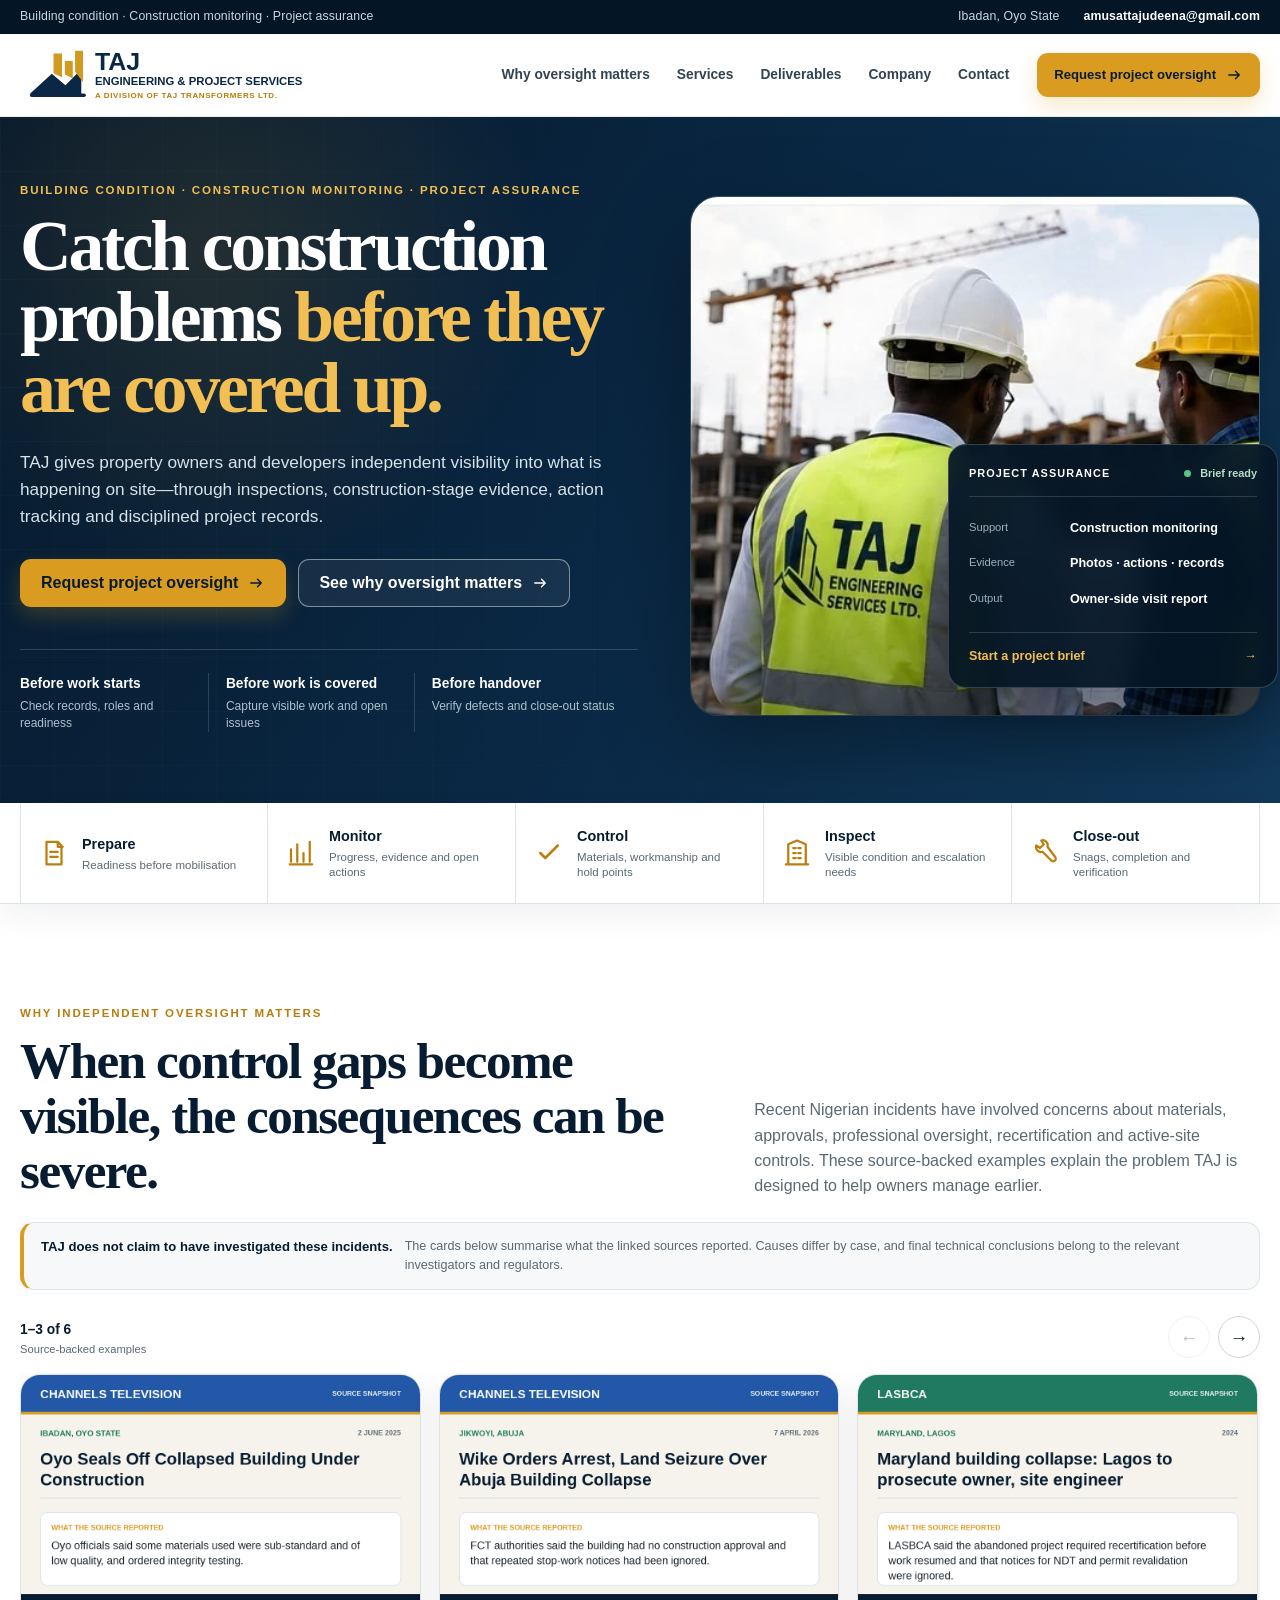
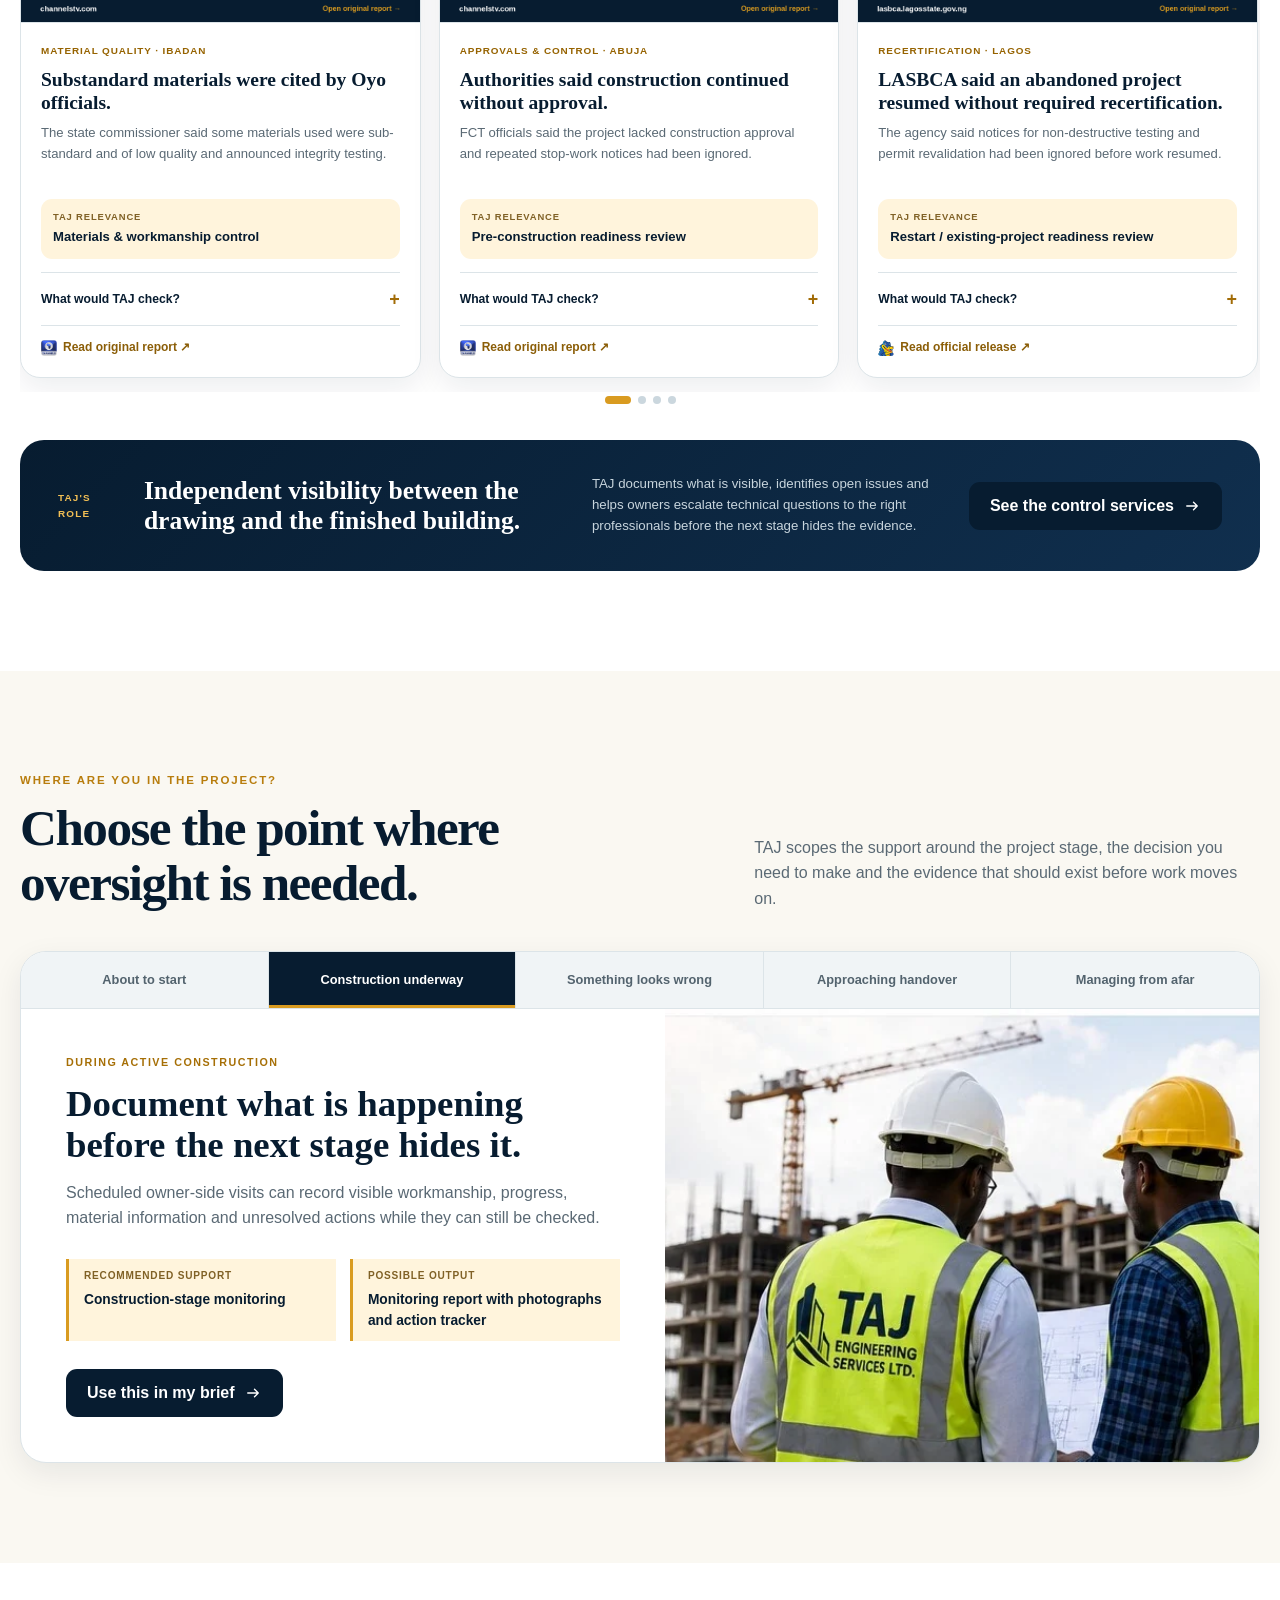
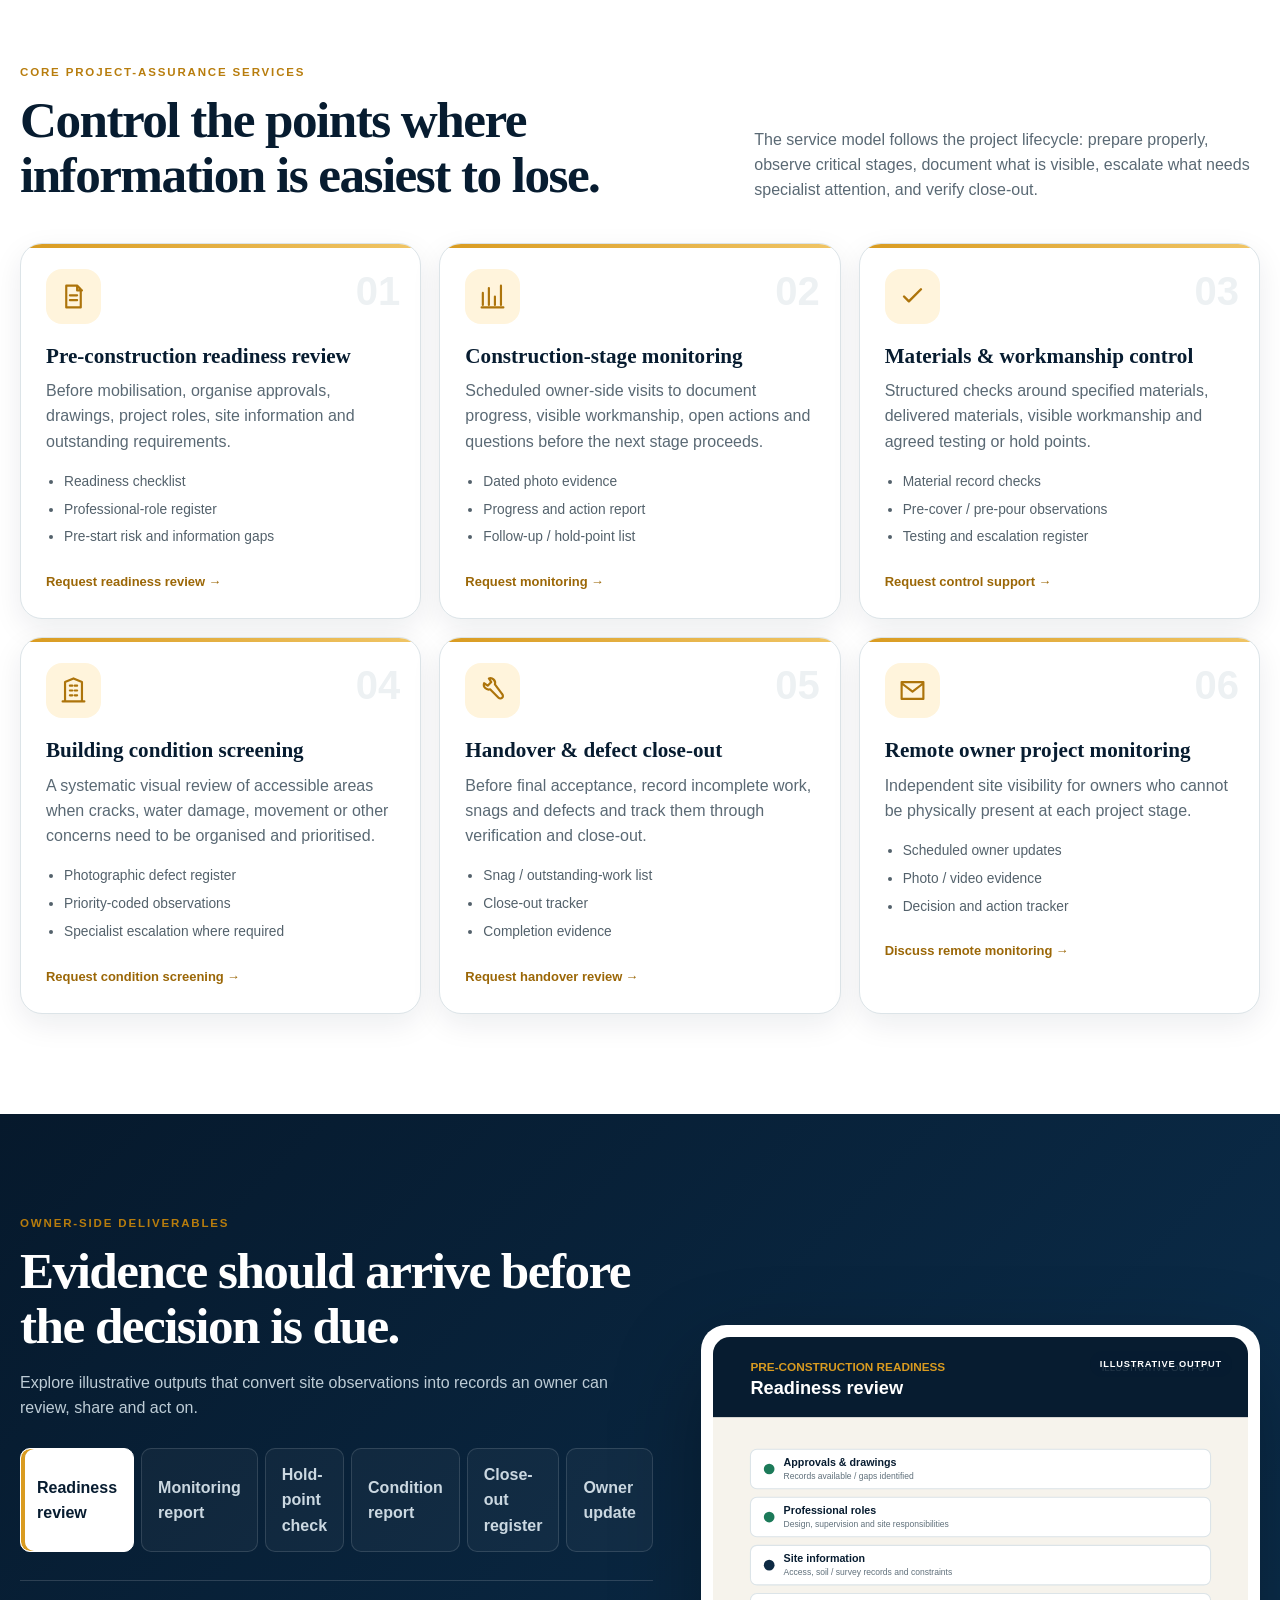
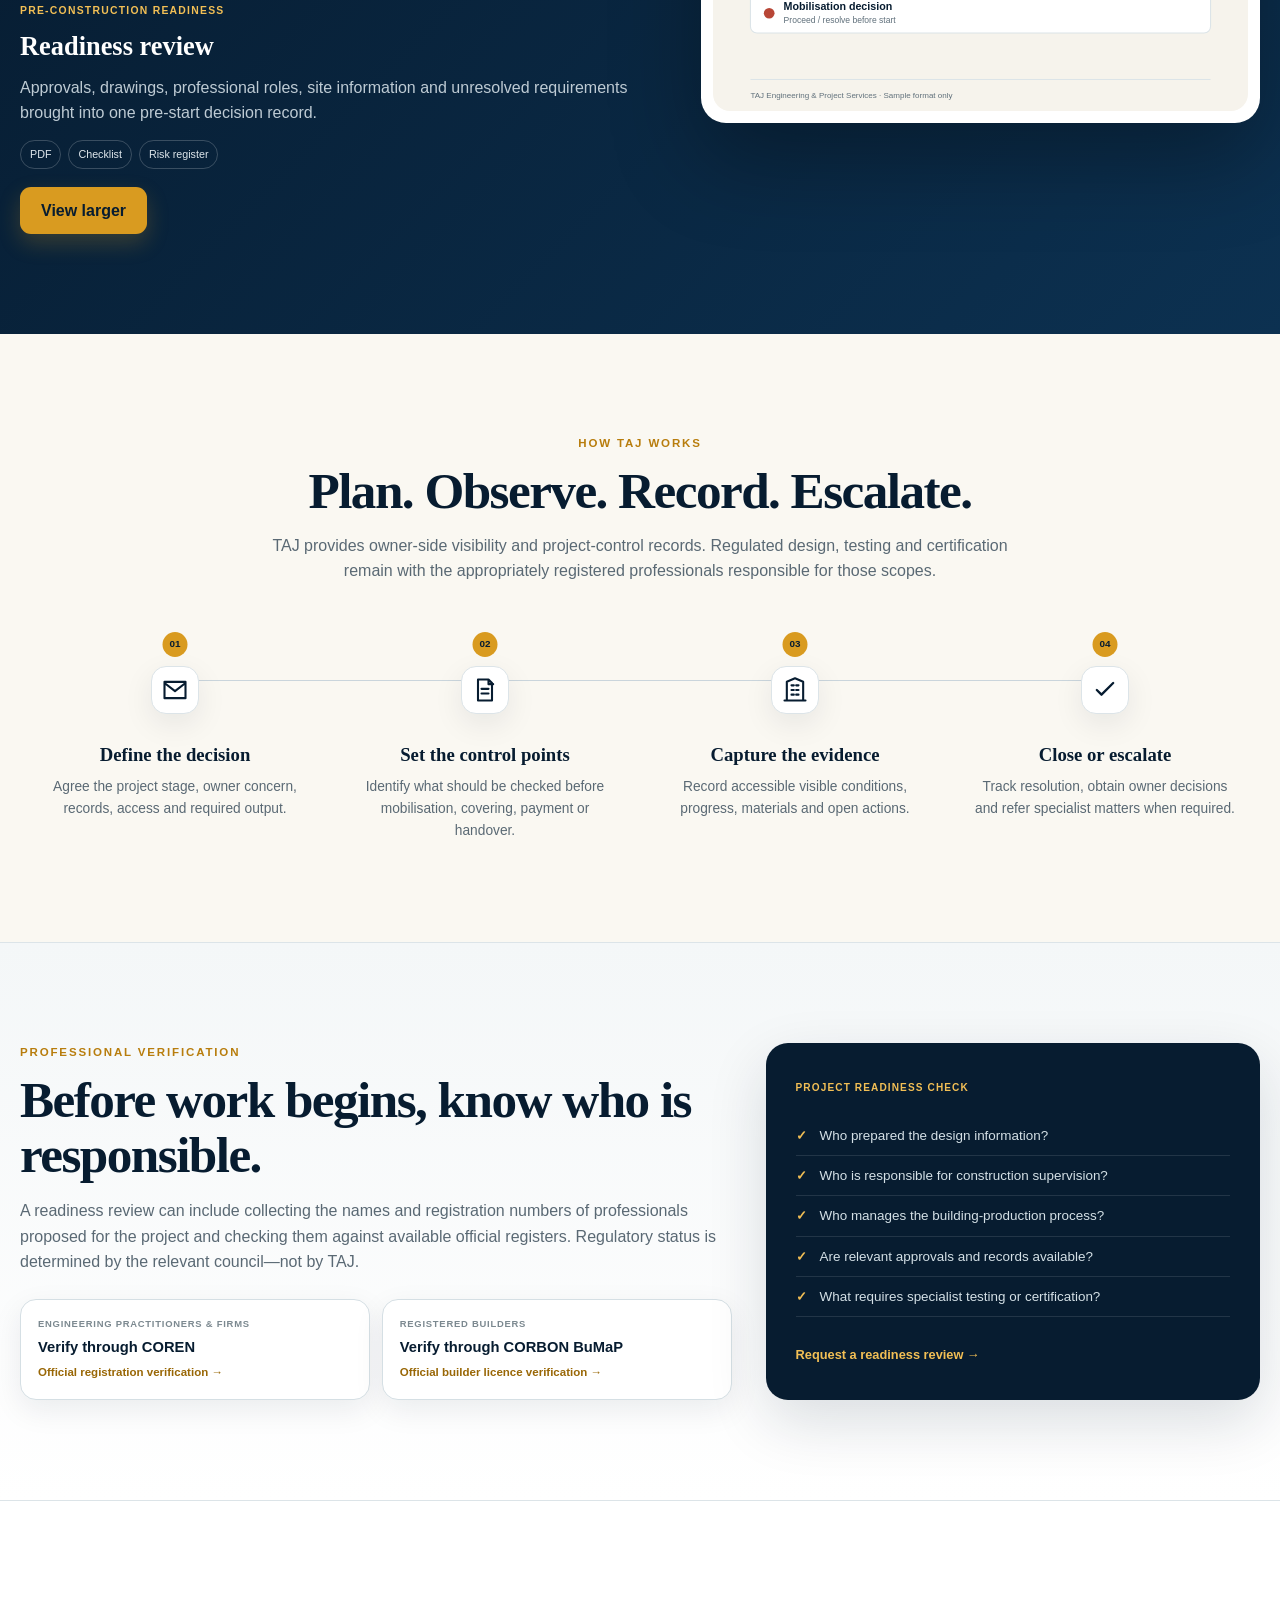
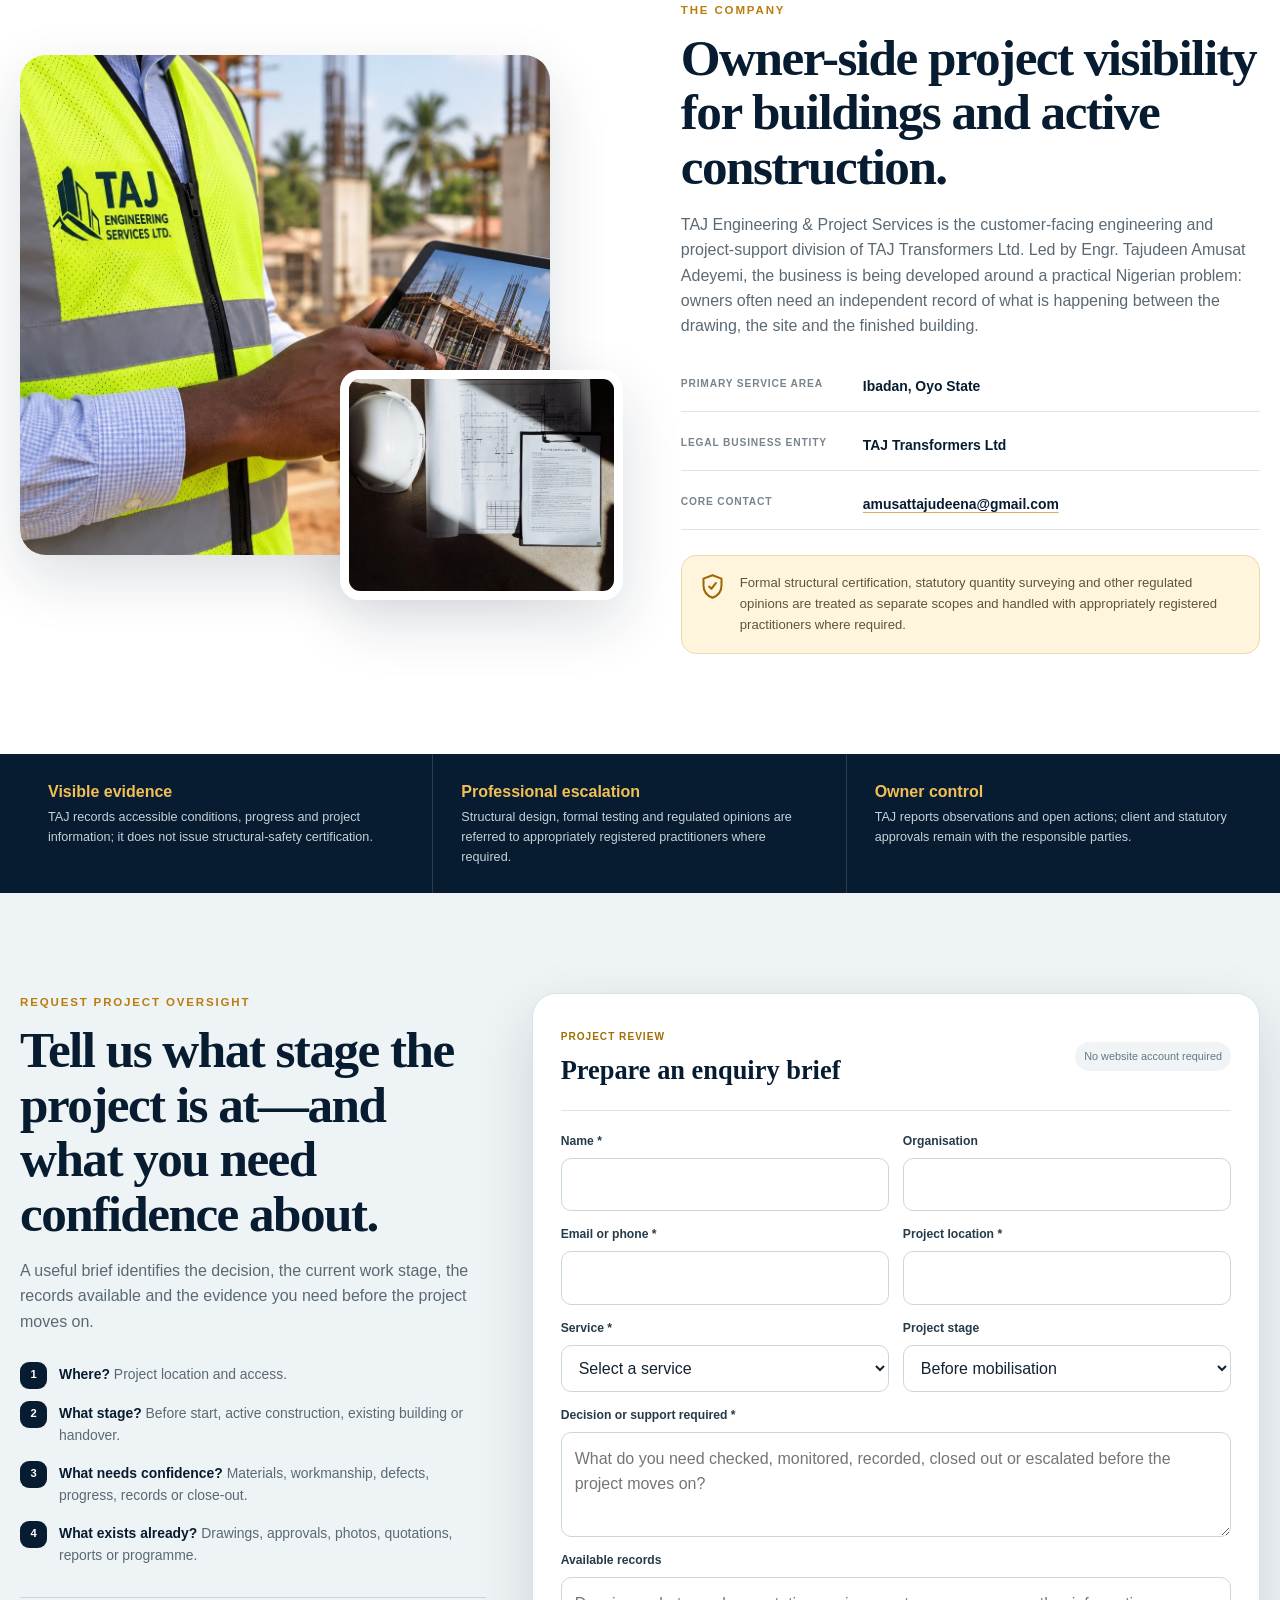
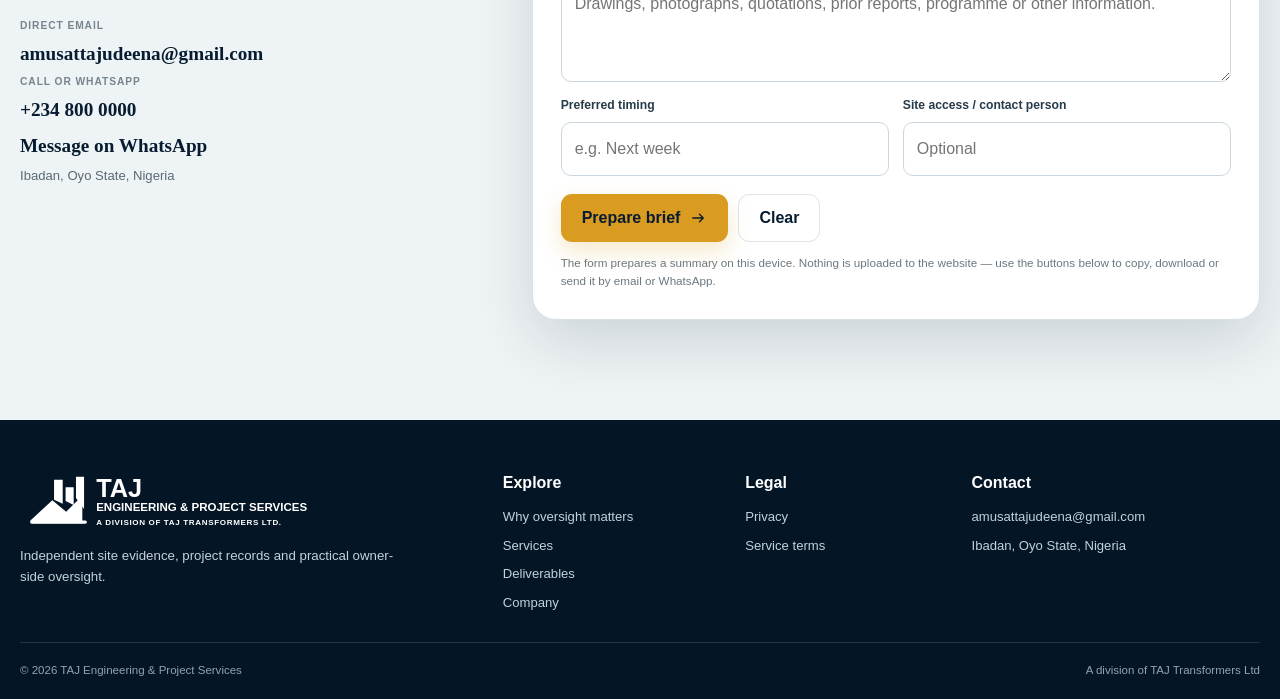
==== index.html @ 0a7ea9b1 "Add files via upload" ====
<!DOCTYPE html>

<html lang="en">
<head>
<meta charset="utf-8"/>
<meta content="width=device-width,initial-scale=1" name="viewport"/>
<title>TAJ Engineering &amp; Project Services | Construction Monitoring &amp; Building Inspections in Ibadan</title>
<meta content="Independent construction monitoring, building condition screening, project readiness reviews and handover close-out support for property owners and developers in Ibadan, Oyo State." name="description"/>
<meta content="#071c30" name="theme-color"/>
<meta content="TAJ Engineering &amp; Project Services" property="og:title"/>
<meta content="Catch construction problems before the next stage hides them. Building inspections, construction monitoring and project assurance in Ibadan." property="og:description"/>
<meta content="website" property="og:type"/>
<meta content="https://tajengineering.com.ng/" property="og:url"/>
<meta content="https://tajengineering.com.ng/assets/img/hero-engineers.webp" property="og:image"/>
<meta content="summary_large_image" name="twitter:card"/>
<meta content="https://tajengineering.com.ng/assets/img/hero-engineers.webp" name="twitter:image"/>
<link href="https://tajengineering.com.ng/" rel="canonical"/>
<link href="assets/favicon.svg" rel="icon" type="image/svg+xml"/>
<link href="assets/icons/favicon-32.png" rel="icon" sizes="32x32" type="image/png"/>
<link href="assets/icons/apple-touch-icon.png" rel="apple-touch-icon"/>
<link href="manifest.webmanifest" rel="manifest"/>
<link href="assets/styles.css" rel="stylesheet"/>
<script defer="" src="assets/app.js"></script>
<script type="application/ld+json">
  {
    "@context":"https://schema.org",
    "@type":"ProfessionalService",
    "name":"TAJ Engineering & Project Services",
    "url":"https://tajengineering.com.ng/",
    "parentOrganization":{"@type":"Organization","name":"TAJ Transformers Ltd"},
    "email":"amusattajudeena@gmail.com",
    "telephone":"+2348000000",
    "areaServed":{"@type":"City","name":"Ibadan"},
    "address":{"@type":"PostalAddress","addressLocality":"Ibadan","addressRegion":"Oyo State","addressCountry":"NG"},
    "description":"Building condition inspections, project monitoring, construction documentation, maintenance coordination and technical training.",
    "makesOffer":[
      {"@type":"Offer","itemOffered":{"@type":"Service","name":"Pre-construction readiness review","description":"Organise approvals, drawings, project roles, site information and outstanding requirements before mobilisation."}},
      {"@type":"Offer","itemOffered":{"@type":"Service","name":"Construction-stage monitoring","description":"Scheduled owner-side visits documenting progress, visible workmanship, open actions and questions."}},
      {"@type":"Offer","itemOffered":{"@type":"Service","name":"Materials and workmanship control","description":"Structured checks on specified versus delivered materials, visible workmanship and testing or hold points."}},
      {"@type":"Offer","itemOffered":{"@type":"Service","name":"Building condition screening","description":"Systematic visual review of accessible areas for cracks, water damage, movement or other concerns."}},
      {"@type":"Offer","itemOffered":{"@type":"Service","name":"Handover and defect close-out","description":"Recording and tracking incomplete work, snags and defects through verification and close-out."}},
      {"@type":"Offer","itemOffered":{"@type":"Service","name":"Remote owner project monitoring","description":"Independent site visibility for owners who cannot be physically present at each project stage."}}
    ]
  }
  </script>
</head>
<body>
<a class="skip-link" href="#main">Skip to content</a>
<div aria-hidden="true" class="page-progress"><span></span></div>
<div class="utility-bar">
<div class="container utility-inner">
<span>Building condition · Construction monitoring · Project assurance</span>
<div class="utility-links"><span>Ibadan, Oyo State</span><a href="mailto:amusattajudeena@gmail.com">amusattajudeena@gmail.com</a></div>
</div>
</div>
<header class="site-header">
<div class="container nav">
<a aria-label="TAJ Engineering and Project Services home" class="brand" href="#top"><img alt="TAJ Engineering and Project Services" src="assets/logo.svg"/></a>
<button aria-expanded="false" aria-label="Open navigation" class="menu-button" type="button"><span></span><span></span><span></span></button>
<nav aria-label="Main navigation" class="nav-links"><a href="#evidence">Why oversight matters</a><a href="#services">Services</a><a href="#deliverables">Deliverables</a><a href="#company">Company</a><a href="#contact">Contact</a></nav>
<a class="btn btn-gold btn-small nav-cta" href="#contact">Request project oversight <svg><use href="assets/icons.svg#arrow"></use></svg></a>
</div>
</header>
<main id="main">
<section class="hero" id="top">
<div aria-hidden="true" class="hero-grid-bg"></div>
<div class="container hero-layout">
<div class="hero-copy reveal">
<span class="eyebrow">BUILDING CONDITION · CONSTRUCTION MONITORING · PROJECT ASSURANCE</span>
<h1>Catch construction problems <em>before they are covered up.</em></h1>
<p>TAJ gives property owners and developers independent visibility into what is happening on site—through inspections, construction-stage evidence, action tracking and disciplined project records.</p>
<div class="hero-actions"><a class="btn btn-gold" href="#contact">Request project oversight <svg><use href="assets/icons.svg#arrow"></use></svg></a><a class="btn btn-outline" href="#evidence">See why oversight matters <svg><use href="assets/icons.svg#arrow"></use></svg></a></div>
<div aria-label="Key service characteristics" class="hero-proof"><div><strong>Before work starts</strong><span>Check records, roles and readiness</span></div><div><strong>Before work is covered</strong><span>Capture visible work and open issues</span></div><div><strong>Before handover</strong><span>Verify defects and close-out status</span></div></div>
</div>
<div class="hero-visual reveal">
<div class="hero-image-wrap"><img alt="Engineering professionals reviewing drawings on a construction site" fetchpriority="high" height="1147" src="assets/img/hero-engineers.webp" width="1600"/></div>
<div aria-label="Illustrative project review summary" class="project-card">
<div class="project-card-head"><span>PROJECT ASSURANCE</span><span class="status"><i></i> Brief ready</span></div>
<dl>
<div><dt>Support</dt><dd>Construction monitoring</dd></div>
<div><dt>Evidence</dt><dd>Photos · actions · records</dd></div>
<div><dt>Output</dt><dd>Owner-side visit report</dd></div>
</dl>
<a href="#contact">Start a project brief <span>→</span></a>
</div>
</div>
</div>
</section>
<section aria-label="Principal services" class="service-rail">
<div class="container service-rail-grid"><a data-prefill-service="Pre-construction readiness review" href="#services"><svg><use href="assets/icons.svg#docs"></use></svg><div><strong>Prepare</strong><span>Readiness before mobilisation</span></div></a><a data-prefill-service="Construction-stage monitoring" href="#services"><svg><use href="assets/icons.svg#monitor"></use></svg><div><strong>Monitor</strong><span>Progress, evidence and open actions</span></div></a><a data-prefill-service="Materials and workmanship control" href="#services"><svg><use href="assets/icons.svg#check"></use></svg><div><strong>Control</strong><span>Materials, workmanship and hold points</span></div></a><a data-prefill-service="Building condition screening" href="#services"><svg><use href="assets/icons.svg#inspection"></use></svg><div><strong>Inspect</strong><span>Visible condition and escalation needs</span></div></a><a data-prefill-service="Handover and defect close-out" href="#services"><svg><use href="assets/icons.svg#maintenance"></use></svg><div><strong>Close-out</strong><span>Snags, completion and verification</span></div></a></div>
</section><section class="section evidence-section" id="evidence">
<div class="container">
<div class="section-heading split evidence-heading">
<div><span class="eyebrow">WHY INDEPENDENT OVERSIGHT MATTERS</span><h2>When control gaps become visible, the consequences can be severe.</h2></div>
<p>Recent Nigerian incidents have involved concerns about materials, approvals, professional oversight, recertification and active-site controls. These source-backed examples explain the problem TAJ is designed to help owners manage earlier.</p>
</div>
<div class="evidence-callout"><strong>TAJ does not claim to have investigated these incidents.</strong><span>The cards below summarise what the linked sources reported. Causes differ by case, and final technical conclusions belong to the relevant investigators and regulators.</span></div>
<div aria-label="Building failure evidence from Nigeria" class="evidence-carousel">
<div class="evidence-toolbar">
<div><span id="evidenceCount">1–3 of 6</span><small>Source-backed examples</small></div>
<div class="evidence-controls"><button aria-label="Previous evidence" id="evidencePrev" type="button">←</button><button aria-label="Next evidence" id="evidenceNext" type="button">→</button></div>
</div>
<div class="evidence-track" id="evidenceTrack">
<article class="evidence-card" data-case="oyo">
<a class="evidence-snapshot" href="https://www.channelstv.com/2025/06/02/oyo-seals-off-collapsed-building-under-construction/" rel="noopener" target="_blank"><img alt="Source summary of Channels Television report about a collapsed building under construction in Ibadan" loading="lazy" decoding="async" src="assets/evidence/01_oyo_ibadan.png"/></a>
<div class="evidence-body"><span class="evidence-tag">MATERIAL QUALITY · IBADAN</span><h3>Substandard materials were cited by Oyo officials.</h3><p>The state commissioner said some materials used were sub-standard and of low quality and announced integrity testing.</p><div class="taj-relevance"><small>TAJ RELEVANCE</small><strong>Materials &amp; workmanship control</strong></div><button aria-expanded="false" class="evidence-check" type="button">What would TAJ check? <span>+</span></button><div class="evidence-detail" hidden=""><ul><li>Specified versus delivered materials and available records</li><li>Visible workmanship before work is concealed</li><li>Testing or specialist review requirements</li><li>Open non-conformances requiring action</li></ul></div><a class="source-link" href="https://www.channelstv.com/2025/06/02/oyo-seals-off-collapsed-building-under-construction/" rel="noopener" target="_blank"><img alt="" class="source-icon" height="16" loading="lazy" src="assets/favicons/channelstv.png" width="16"/>Read original report ↗</a></div>
</article>
<article class="evidence-card" data-case="abuja">
<a class="evidence-snapshot" href="https://www.channelstv.com/2026/04/07/wike-orders-arrest-land-seizure-over-abuja-building-collapse/" rel="noopener" target="_blank"><img alt="Source summary of Channels Television report about the Jikwoyi Abuja building collapse" loading="lazy" decoding="async" src="assets/evidence/02_abuja_jikwoyi.png"/></a>
<div class="evidence-body"><span class="evidence-tag">APPROVALS &amp; CONTROL · ABUJA</span><h3>Authorities said construction continued without approval.</h3><p>FCT officials said the project lacked construction approval and repeated stop-work notices had been ignored.</p><div class="taj-relevance"><small>TAJ RELEVANCE</small><strong>Pre-construction readiness review</strong></div><button aria-expanded="false" class="evidence-check" type="button">What would TAJ check? <span>+</span></button><div class="evidence-detail" hidden=""><ul><li>Approvals and available construction records</li><li>Responsible professionals and project roles</li><li>Stop-work, variation or instruction records</li><li>Changes from the information issued for construction</li></ul></div><a class="source-link" href="https://www.channelstv.com/2026/04/07/wike-orders-arrest-land-seizure-over-abuja-building-collapse/" rel="noopener" target="_blank"><img alt="" class="source-icon" height="16" loading="lazy" src="assets/favicons/channelstv.png" width="16"/>Read original report ↗</a></div>
</article>
<article class="evidence-card" data-case="lagos">
<a class="evidence-snapshot" href="https://lasbca.lagosstate.gov.ng/maryland-building-collapse-lagos-to-prosecute-owner-site-engineer/" rel="noopener" target="_blank"><img alt="Source summary of LASBCA release on the Maryland Lagos building collapse" loading="lazy" decoding="async" src="assets/evidence/03_lagos_maryland.png"/></a>
<div class="evidence-body"><span class="evidence-tag">RECERTIFICATION · LAGOS</span><h3>LASBCA said an abandoned project resumed without required recertification.</h3><p>The agency said notices for non-destructive testing and permit revalidation had been ignored before work resumed.</p><div class="taj-relevance"><small>TAJ RELEVANCE</small><strong>Restart / existing-project readiness review</strong></div><button aria-expanded="false" class="evidence-check" type="button">What would TAJ check? <span>+</span></button><div class="evidence-detail" hidden=""><ul><li>Recommencement and permit status</li><li>Existing-condition and test requirements</li><li>Previous notices, reports and unresolved actions</li><li>Need for registered structural or specialist assessment</li></ul></div><a class="source-link" href="https://lasbca.lagosstate.gov.ng/maryland-building-collapse-lagos-to-prosecute-owner-site-engineer/" rel="noopener" target="_blank"><img alt="" class="source-icon" height="16" loading="lazy" src="assets/favicons/lasbca.png" width="16"/>Read official release ↗</a></div>
</article>
<article class="evidence-card" data-case="kano">
<a class="evidence-snapshot" href="https://www.channelstv.com/2025/07/14/two-dead-eight-rescued-as-uncompleted-building-collapses-in-kano/" rel="noopener" target="_blank"><img alt="Source summary of Channels Television report on an uncompleted building collapse in Kano" loading="lazy" decoding="async" src="assets/evidence/04_kano_sabongari.png"/></a>
<div class="evidence-body"><span class="evidence-tag">WORKMANSHIP / MATERIAL CONCERNS · KANO</span><h3>Kano emergency officials described the structure as inferior.</h3><p>The SEMA executive secretary also called for action against construction using inferior materials.</p><div class="taj-relevance"><small>TAJ RELEVANCE</small><strong>Materials &amp; workmanship control</strong></div><button aria-expanded="false" class="evidence-check" type="button">What would TAJ check? <span>+</span></button><div class="evidence-detail" hidden=""><ul><li>Material evidence and visible workmanship</li><li>Temporary works and incomplete-stage conditions</li><li>Drainage and weather-exposure risks visible on site</li><li>Issues requiring professional escalation</li></ul></div><a class="source-link" href="https://www.channelstv.com/2025/07/14/two-dead-eight-rescued-as-uncompleted-building-collapses-in-kano/" rel="noopener" target="_blank"><img alt="" class="source-icon" height="16" loading="lazy" src="assets/favicons/channelstv.png" width="16"/>Read original report ↗</a></div>
</article>
<article class="evidence-card" data-case="plateau">
<a class="evidence-snapshot" href="https://www.reuters.com/world/africa/nigerian-school-building-collapses-killing-22-people-sky-news-says-2024-07-13/" rel="noopener" target="_blank"><img alt="Source summary of Reuters report on the school building collapse in Plateau State" loading="lazy" decoding="async" src="assets/evidence/05_plateau_school.png"/></a>
<div class="evidence-body"><span class="evidence-tag">CONSEQUENCES · PLATEAU</span><h3>Twenty-two people were reported killed in a school collapse.</h3><p>Reuters reported the fatalities and noted the wider recurring problem of building collapse in Nigeria; its report did not establish a final cause for this incident.</p><div class="taj-relevance"><small>TAJ RELEVANCE</small><strong>Building condition screening &amp; escalation</strong></div><button aria-expanded="false" class="evidence-check" type="button">What would TAJ check? <span>+</span></button><div class="evidence-detail" hidden=""><ul><li>Accessible visible signs of distress or deterioration</li><li>Condition records and changes over time</li><li>Immediate safety concerns requiring escalation</li><li>Referral for structural investigation where appropriate</li></ul></div><a class="source-link" href="https://www.reuters.com/world/africa/nigerian-school-building-collapses-killing-22-people-sky-news-says-2024-07-13/" rel="noopener" target="_blank"><img alt="" class="source-icon" height="16" loading="lazy" src="assets/favicons/reuters.png" width="16"/>Read Reuters report ↗</a></div>
</article>
<article class="evidence-card" data-case="rivers">
<a class="evidence-snapshot" href="https://www.channelstv.com/2026/06/24/four-storey-building-collapses-in-port-harcourt-rescue-efforts-underway/" rel="noopener" target="_blank"><img alt="Source summary of Channels Television report on a building under construction collapse in Port Harcourt" loading="lazy" decoding="async" src="assets/evidence/06_port_harcourt.png"/></a>
<div class="evidence-body"><span class="evidence-tag">ACTIVE CONSTRUCTION · RIVERS</span><h3>A building under construction collapsed during active work.</h3><p>One person was reported dead and three rescued; the site was later sealed while authorities continued their response.</p><div class="taj-relevance"><small>TAJ RELEVANCE</small><strong>Construction-stage monitoring</strong></div><button aria-expanded="false" class="evidence-check" type="button">What would TAJ check? <span>+</span></button><div class="evidence-detail" hidden=""><ul><li>Current work stage and recent site activities</li><li>Photo evidence and site records</li><li>Instructions, changes and unresolved actions</li><li>Issues requiring specialist structural review</li></ul></div><a class="source-link" href="https://www.channelstv.com/2026/06/24/four-storey-building-collapses-in-port-harcourt-rescue-efforts-underway/" rel="noopener" target="_blank"><img alt="" class="source-icon" height="16" loading="lazy" src="assets/favicons/channelstv.png" width="16"/>Read original report ↗</a></div>
</article>
</div>
<div aria-label="Evidence carousel position" class="evidence-dots" id="evidenceDots"></div>
</div>
<div class="evidence-transition"><span>TAJ'S ROLE</span><h3>Independent visibility between the drawing and the finished building.</h3><p>TAJ documents what is visible, identifies open issues and helps owners escalate technical questions to the right professionals before the next stage hides the evidence.</p><a class="btn btn-dark" href="#services">See the control services <svg><use href="assets/icons.svg#arrow"></use></svg></a></div>
</div>
</section>
<section class="section section-ivory" id="solutions">
<div class="container">
<div class="section-heading split">
<div><span class="eyebrow">WHERE ARE YOU IN THE PROJECT?</span><h2>Choose the point where oversight is needed.</h2></div>
<p>TAJ scopes the support around the project stage, the decision you need to make and the evidence that should exist before work moves on.</p>
</div>
<div class="solution-shell">
<div aria-label="Project situations" class="solution-tabs" role="tablist"><button aria-selected="true" class="active" data-solution="startup" role="tab">About to start</button><button aria-selected="false" data-solution="build" role="tab">Construction underway</button><button aria-selected="false" data-solution="defects" role="tab">Something looks wrong</button><button aria-selected="false" data-solution="handover" role="tab">Approaching handover</button><button aria-selected="false" data-solution="remote" role="tab">Managing from afar</button></div>
<div aria-live="polite" class="solution-panel">
<div class="solution-copy">
<span class="solution-label" id="solutionLabel">BEFORE MOBILISATION</span>
<h3 id="solutionTitle">Confirm that the project is ready to start.</h3>
<p id="solutionText">Review available approvals, drawings, professional roles, site information and outstanding pre-start requirements before money and materials begin moving.</p>
<div class="solution-columns">
<div><small>RECOMMENDED SUPPORT</small><strong id="solutionService">Pre-construction readiness review</strong></div>
<div><small>POSSIBLE OUTPUT</small><strong id="solutionOutput">Readiness checklist and project risk register</strong></div>
</div>
<button class="btn btn-dark" id="useSolution" type="button">Use this in my brief <svg><use href="assets/icons.svg#arrow"></use></svg></button>
</div>
<div class="solution-visual"><img alt="Project documents organised for a pre-construction readiness review" id="solutionImage" loading="lazy" src="assets/img/project-records.webp"/></div>
</div>
</div>
</div>
</section>
<section class="section" id="services">
<div class="container">
<div class="section-heading split">
<div><span class="eyebrow">CORE PROJECT-ASSURANCE SERVICES</span><h2>Control the points where information is easiest to lose.</h2></div>
<p>The service model follows the project lifecycle: prepare properly, observe critical stages, document what is visible, escalate what needs specialist attention, and verify close-out.</p>
</div>
<div class="services-grid"><article class="service-card reveal"><div class="number">01</div><div class="service-icon"><svg><use href="assets/icons.svg#docs"></use></svg></div><h3>Pre-construction readiness review</h3><p>Before mobilisation, organise approvals, drawings, project roles, site information and outstanding requirements.</p><ul><li>Readiness checklist</li><li>Professional-role register</li><li>Pre-start risk and information gaps</li></ul><button data-service="Pre-construction readiness review" type="button">Request readiness review →</button></article><article class="service-card reveal"><div class="number">02</div><div class="service-icon"><svg><use href="assets/icons.svg#monitor"></use></svg></div><h3>Construction-stage monitoring</h3><p>Scheduled owner-side visits to document progress, visible workmanship, open actions and questions before the next stage proceeds.</p><ul><li>Dated photo evidence</li><li>Progress and action report</li><li>Follow-up / hold-point list</li></ul><button data-service="Construction-stage monitoring" type="button">Request monitoring →</button></article><article class="service-card reveal"><div class="number">03</div><div class="service-icon"><svg><use href="assets/icons.svg#check"></use></svg></div><h3>Materials &amp; workmanship control</h3><p>Structured checks around specified materials, delivered materials, visible workmanship and agreed testing or hold points.</p><ul><li>Material record checks</li><li>Pre-cover / pre-pour observations</li><li>Testing and escalation register</li></ul><button data-service="Materials and workmanship control" type="button">Request control support →</button></article><article class="service-card reveal"><div class="number">04</div><div class="service-icon"><svg><use href="assets/icons.svg#inspection"></use></svg></div><h3>Building condition screening</h3><p>A systematic visual review of accessible areas when cracks, water damage, movement or other concerns need to be organised and prioritised.</p><ul><li>Photographic defect register</li><li>Priority-coded observations</li><li>Specialist escalation where required</li></ul><button data-service="Building condition screening" type="button">Request condition screening →</button></article><article class="service-card reveal"><div class="number">05</div><div class="service-icon"><svg><use href="assets/icons.svg#maintenance"></use></svg></div><h3>Handover &amp; defect close-out</h3><p>Before final acceptance, record incomplete work, snags and defects and track them through verification and close-out.</p><ul><li>Snag / outstanding-work list</li><li>Close-out tracker</li><li>Completion evidence</li></ul><button data-service="Handover and defect close-out" type="button">Request handover review →</button></article><article class="service-card reveal"><div class="number">06</div><div class="service-icon"><svg><use href="assets/icons.svg#mail"></use></svg></div><h3>Remote owner project monitoring</h3><p>Independent site visibility for owners who cannot be physically present at each project stage.</p><ul><li>Scheduled owner updates</li><li>Photo / video evidence</li><li>Decision and action tracker</li></ul><button data-service="Remote owner project monitoring" type="button">Discuss remote monitoring →</button></article></div>
</div>
</section>
<section class="section output-section" id="deliverables">
<div class="container output-layout">
<div class="output-intro">
<span class="eyebrow">OWNER-SIDE DELIVERABLES</span>
<h2>Evidence should arrive before the decision is due.</h2>
<p>Explore illustrative outputs that convert site observations into records an owner can review, share and act on.</p>
<div aria-label="Sample deliverables" class="output-tabs" role="tablist"><button aria-selected="true" class="active" data-output="readiness" role="tab">Readiness review</button><button aria-selected="false" data-output="monitoring" role="tab">Monitoring report</button><button aria-selected="false" data-output="materials" role="tab">Hold-point check</button><button aria-selected="false" data-output="condition" role="tab">Condition report</button><button aria-selected="false" data-output="closeout" role="tab">Close-out register</button><button aria-selected="false" data-output="remote" role="tab">Owner update</button></div>
<div class="output-summary">
<small id="outputKicker">PRE-CONSTRUCTION READINESS</small>
<h3 id="outputTitle">Readiness review</h3>
<p id="outputText">Approvals, drawings, professional roles, site information and unresolved requirements brought into one pre-start decision record.</p>
<div class="format-row" id="outputFormats"><span>PDF</span><span>Checklist</span><span>Risk register</span></div>
<button class="btn btn-gold" id="enlargeOutput" type="button">View larger</button>
</div>
</div>
<div class="output-visual reveal"><img alt="Illustrative pre-construction readiness review" id="outputImage" loading="lazy" src="assets/visuals/readiness-review.svg"/></div>
</div>
</section>
<section class="section section-ivory" id="process">
<div class="container">
<div class="section-heading center"><span class="eyebrow">HOW TAJ WORKS</span><h2>Plan. Observe. Record. Escalate.</h2><p>TAJ provides owner-side visibility and project-control records. Regulated design, testing and certification remain with the appropriately registered professionals responsible for those scopes.</p></div>
<div class="process-line">
<article><span>01</span><svg><use href="assets/icons.svg#mail"></use></svg><h3>Define the decision</h3><p>Agree the project stage, owner concern, records, access and required output.</p></article>
<article><span>02</span><svg><use href="assets/icons.svg#docs"></use></svg><h3>Set the control points</h3><p>Identify what should be checked before mobilisation, covering, payment or handover.</p></article>
<article><span>03</span><svg><use href="assets/icons.svg#inspection"></use></svg><h3>Capture the evidence</h3><p>Record accessible visible conditions, progress, materials and open actions.</p></article>
<article><span>04</span><svg><use href="assets/icons.svg#check"></use></svg><h3>Close or escalate</h3><p>Track resolution, obtain owner decisions and refer specialist matters when required.</p></article>
</div>
</div>
</section><section class="section verification-section" id="verification">
<div class="container verification-grid">
<div class="verification-copy"><span class="eyebrow">PROFESSIONAL VERIFICATION</span><h2>Before work begins, know who is responsible.</h2><p>A readiness review can include collecting the names and registration numbers of professionals proposed for the project and checking them against available official registers. Regulatory status is determined by the relevant council—not by TAJ.</p><div class="verification-actions"><a class="verify-card" href="https://portal.coren.gov.ng/verification" rel="noopener" target="_blank"><small>ENGINEERING PRACTITIONERS &amp; FIRMS</small><strong>Verify through COREN</strong><span>Official registration verification →</span></a><a class="verify-card" href="https://www.bumap.corbon.gov.ng/search/" rel="noopener" target="_blank"><small>REGISTERED BUILDERS</small><strong>Verify through CORBON BuMaP</strong><span>Official builder licence verification →</span></a></div></div>
<div class="verification-panel"><span>PROJECT READINESS CHECK</span><ul><li>Who prepared the design information?</li><li>Who is responsible for construction supervision?</li><li>Who manages the building-production process?</li><li>Are relevant approvals and records available?</li><li>What requires specialist testing or certification?</li></ul><a href="#contact">Request a readiness review →</a></div>
</div>
</section>
<section class="section company-section" id="company">
<div class="container company-layout">
<div class="company-collage reveal">
<img alt="Engineering professional reviewing a residential property project remotely with a client" class="company-main" loading="lazy" src="assets/img/project-monitoring.webp"/>
<img alt="Organised property and project documentation workspace" class="company-small" loading="lazy" src="assets/img/project-records.webp"/>
</div>
<div class="company-copy reveal">
<span class="eyebrow">THE COMPANY</span>
<h2>Owner-side project visibility for buildings and active construction.</h2>
<p>TAJ Engineering &amp; Project Services is the customer-facing engineering and project-support division of TAJ Transformers Ltd. Led by Engr. Tajudeen Amusat Adeyemi, the business is being developed around a practical Nigerian problem: owners often need an independent record of what is happening between the drawing, the site and the finished building.</p>
<div class="company-facts">
<div><small>PRIMARY SERVICE AREA</small><strong>Ibadan, Oyo State</strong></div>
<div><small>LEGAL BUSINESS ENTITY</small><strong>TAJ Transformers Ltd</strong></div>
<div><small>CORE CONTACT</small><strong><a href="mailto:amusattajudeena@gmail.com">amusattajudeena@gmail.com</a></strong></div>
</div>
<div class="scope-note"><svg><use href="assets/icons.svg#shield"></use></svg><p>Formal structural certification, statutory quantity surveying and other regulated opinions are treated as separate scopes and handled with appropriately registered practitioners where required.</p></div>
</div>
</div>
</section>
<section class="scope-band">
<div class="container scope-grid"><div><strong>Visible evidence</strong><span>TAJ records accessible conditions, progress and project information; it does not issue structural-safety certification.</span></div><div><strong>Professional escalation</strong><span>Structural design, formal testing and regulated opinions are referred to appropriately registered practitioners where required.</span></div><div><strong>Owner control</strong><span>TAJ reports observations and open actions; client and statutory approvals remain with the responsible parties.</span></div></div>
</section>
<section class="section contact-section" id="contact">
<div class="container contact-layout">
<div class="contact-copy reveal">
<span class="eyebrow">REQUEST PROJECT OVERSIGHT</span>
<h2>Tell us what stage the project is at—and what you need confidence about.</h2>
<p>A useful brief identifies the decision, the current work stage, the records available and the evidence you need before the project moves on.</p>
<div class="brief-guide"><div><span>1</span><p><strong>Where? </strong>Project location and access.</p></div><div><span>2</span><p><strong>What stage? </strong>Before start, active construction, existing building or handover.</p></div><div><span>3</span><p><strong>What needs confidence? </strong>Materials, workmanship, defects, progress, records or close-out.</p></div><div><span>4</span><p><strong>What exists already? </strong>Drawings, approvals, photos, quotations, reports or programme.</p></div></div>
<div class="direct-contact"><small>DIRECT EMAIL</small><a href="mailto:amusattajudeena@gmail.com">amusattajudeena@gmail.com</a><small>CALL OR WHATSAPP</small><a href="tel:+2348000000">+234 800 0000</a><a href="https://wa.me/2348000000" rel="noopener" target="_blank">Message on WhatsApp</a><span>Ibadan, Oyo State, Nigeria</span></div>
</div>
<form class="project-form reveal" id="projectForm" novalidate="">
<div class="form-head"><div><small>PROJECT REVIEW</small><h3>Prepare an enquiry brief</h3></div><span>No website account required</span></div>
<div class="form-grid">
<label><span>Name *</span><input autocomplete="name" name="name" required=""/></label>
<label><span>Organisation</span><input autocomplete="organization" name="organisation"/></label>
<label><span>Email or phone *</span><input autocomplete="email" name="contact" required=""/></label>
<label><span>Project location *</span><input name="location" required=""/></label>
<label><span>Service *</span><select id="serviceSelect" name="service" required=""><option value="">Select a service</option><option>Pre-construction readiness review</option><option>Construction-stage monitoring</option><option>Materials and workmanship control</option><option>Building condition screening</option><option>Handover and defect close-out</option><option>Remote owner project monitoring</option><option>Not sure</option></select></label>
<label><span>Project stage</span><select name="stage"><option>Before mobilisation</option><option>Active construction / renovation</option><option>Existing building / defect concern</option><option>Approaching handover</option><option>Occupied / maintenance stage</option><option>Not sure</option></select></label>
<label class="full"><span>Decision or support required *</span><textarea name="purpose" placeholder="What do you need checked, monitored, recorded, closed out or escalated before the project moves on?" required=""></textarea></label>
<label class="full"><span>Available records</span><textarea name="records" placeholder="Drawings, photographs, quotations, prior reports, programme or other information."></textarea></label>
<label><span>Preferred timing</span><input name="timing" placeholder="e.g. Next week"/></label>
<label><span>Site access / contact person</span><input name="access" placeholder="Optional"/></label>
</div>
<div class="form-actions"><button class="btn btn-gold" type="submit">Prepare brief <svg><use href="assets/icons.svg#arrow"></use></svg></button><button class="btn btn-plain" type="reset">Clear</button></div>
<p class="form-note">The form prepares a summary on this device. Nothing is uploaded to the website — use the buttons below to copy, download or send it by email or WhatsApp.</p>
<div class="brief-result" hidden="" id="briefResult">
<div class="brief-result-head"><strong>Your project brief</strong><span id="autoSendStatus">Review before sending</span></div>
<pre id="briefText"></pre>
<div class="brief-result-actions"><button id="copyBrief" type="button">Copy brief</button><button id="downloadBrief" type="button">Download .txt</button><a href="#" id="emailBrief">Open in email</a><a href="#" id="whatsappBrief" rel="noopener" target="_blank">Send on WhatsApp</a></div>
<p id="copyStatus" role="status"></p>
</div>
</form>
</div>
</section>
</main>
<footer class="site-footer">
<div class="container footer-grid">
<div class="footer-brand"><img alt="TAJ Engineering and Project Services" src="assets/logo.svg"/><p>Independent site evidence, project records and practical owner-side oversight.</p></div>
<div><strong>Explore</strong><a href="#evidence">Why oversight matters</a><a href="#services">Services</a><a href="#deliverables">Deliverables</a><a href="#company">Company</a></div>
<div><strong>Legal</strong><a href="privacy.html">Privacy</a><a href="terms.html">Service terms</a></div>
<div><strong>Contact</strong><a href="mailto:amusattajudeena@gmail.com">amusattajudeena@gmail.com</a><span>Ibadan, Oyo State, Nigeria</span></div>
</div>
<div class="container footer-bottom"><span>© <span data-year=""></span> TAJ Engineering &amp; Project Services</span><span>A division of TAJ Transformers Ltd</span></div>
</footer>
<a class="mobile-cta" href="#contact">Request project oversight</a>
<div aria-hidden="true" class="output-modal" id="outputModal">
<div aria-labelledby="modalTitle" aria-modal="true" class="output-dialog" role="dialog">
<button aria-label="Close preview" class="modal-close" type="button">×</button>
<div><small id="modalKicker">PRE-CONSTRUCTION READINESS</small><h2 id="modalTitle">Readiness review</h2></div>
<img alt="Illustrative pre-construction readiness review" id="modalImage" loading="lazy" src="assets/visuals/readiness-review.svg"/>
<p>Illustrative output only. Actual content, professional responsibility and format depend on the agreed scope.</p>
</div>
</div>
</body>
</html>
---- assets/styles.css ----
:root{--navy:#071c30;--navy-2:#0b2945;--navy-3:#102f4e;--gold:#d99b20;--gold-2:#f2bf55;--gold-soft:#fff4dc;--ivory:#faf8f2;--mist:#eef3f5;--white:#fff;--ink:#132330;--muted:#5a6974;--line:#dce4e8;--green:#2f7a55;--red:#bd4436;--shadow:0 22px 60px rgba(7,28,48,.14);--shadow-soft:0 10px 30px rgba(7,28,48,.08);--radius:22px;--max:1240px}
*{box-sizing:border-box}html{scroll-behavior:smooth;scroll-padding-top:110px}body{margin:0;font-family:Arial,"Segoe UI",sans-serif;color:var(--ink);background:#fff;line-height:1.58;-webkit-font-smoothing:antialiased}body.modal-open{overflow:hidden}img{display:block;max-width:100%}a{color:inherit;text-decoration:none}button,input,select,textarea{font:inherit}.container{width:min(var(--max),calc(100% - 40px));margin-inline:auto}.skip-link{position:fixed;left:14px;top:-80px;background:var(--gold);color:var(--navy);padding:12px 16px;border-radius:10px;font-weight:800;z-index:999}.skip-link:focus{top:14px}.page-progress{position:fixed;top:0;left:0;right:0;height:3px;z-index:500;background:transparent}.page-progress span{display:block;height:100%;width:0;background:var(--gold)}
.utility-bar{background:#041626;color:#cbd7df;font-size:.77rem;letter-spacing:.01em}.utility-inner{min-height:34px;display:flex;align-items:center;justify-content:space-between;gap:20px}.utility-links{display:flex;gap:24px;align-items:center}.utility-links a{color:#fff;font-weight:700}.site-header{position:sticky;top:0;z-index:100;background:rgba(255,255,255,.94);border-bottom:1px solid rgba(7,28,48,.09);backdrop-filter:blur(16px)}.nav{min-height:78px;display:flex;align-items:center;gap:28px}.brand{margin-right:auto;display:block}.brand img{width:295px;height:auto}.nav-links{display:flex;align-items:center;gap:27px}.nav-links a{font-size:.86rem;font-weight:800;color:#324451;position:relative;padding:30px 0}.nav-links a:after{content:"";position:absolute;height:2px;left:0;right:100%;bottom:20px;background:var(--gold);transition:.22s}.nav-links a:hover:after,.nav-links a.active:after{right:0}.nav-cta{white-space:nowrap}.menu-button{display:none;width:44px;height:44px;border:1px solid var(--line);border-radius:12px;background:#fff;padding:11px;cursor:pointer}.menu-button span{display:block;height:2px;background:var(--navy);margin:4px 0;border-radius:2px;transition:.2s}.menu-button[aria-expanded="true"] span:nth-child(1){transform:translateY(6px) rotate(45deg)}.menu-button[aria-expanded="true"] span:nth-child(2){opacity:0}.menu-button[aria-expanded="true"] span:nth-child(3){transform:translateY(-6px) rotate(-45deg)}
.btn{display:inline-flex;align-items:center;justify-content:center;gap:9px;border:1px solid transparent;border-radius:11px;padding:14px 20px;font-weight:850;cursor:pointer;transition:.22s;line-height:1.1}.btn svg{width:18px;height:18px}.btn-small{padding:12px 16px;font-size:.82rem}.btn-gold{background:var(--gold);color:var(--navy);box-shadow:0 9px 22px rgba(217,155,32,.23)}.btn-gold:hover{transform:translateY(-2px);background:#e3a52c}.btn-outline{background:rgba(255,255,255,.06);border-color:rgba(255,255,255,.45);color:#fff}.btn-outline:hover{background:#fff;color:var(--navy)}.btn-dark{background:var(--navy);color:#fff}.btn-dark:hover{background:var(--navy-2);transform:translateY(-2px)}.btn-plain{background:transparent;border-color:var(--line);color:var(--navy)}
.hero{position:relative;overflow:hidden;background:linear-gradient(125deg,#06192c 0%,#0a2946 56%,#123a5c 100%);color:#fff}.hero:after{content:"";position:absolute;inset:0;background:radial-gradient(circle at 17% 20%,rgba(217,155,32,.13),transparent 27%),linear-gradient(90deg,rgba(7,28,48,.2),transparent 65%);pointer-events:none}.hero-grid-bg{position:absolute;inset:0;opacity:.07;background-image:linear-gradient(rgba(255,255,255,.35) 1px,transparent 1px),linear-gradient(90deg,rgba(255,255,255,.35) 1px,transparent 1px);background-size:54px 54px;mask-image:linear-gradient(90deg,#000,transparent 70%)}.hero-layout{position:relative;z-index:2;display:grid;grid-template-columns:1.04fr .96fr;gap:52px;min-height:665px;align-items:center;padding-block:64px 72px}.eyebrow{display:block;color:#b87d0d;font-size:.72rem;letter-spacing:.16em;font-weight:900;margin-bottom:12px}.hero .eyebrow{color:var(--gold-2)}.hero h1{font-family:Georgia,"Times New Roman",serif;font-size:clamp(3rem,5.6vw,5.4rem);line-height:.99;letter-spacing:-.045em;margin:0 0 25px;font-weight:700}.hero h1 em{color:var(--gold-2);font-style:normal}.hero-copy>p{font-size:1.08rem;color:#d7e2e9;max-width:670px;margin:0 0 28px}.hero-actions{display:flex;gap:12px;flex-wrap:wrap}.hero-proof{display:grid;grid-template-columns:repeat(3,1fr);gap:0;margin-top:42px;border-top:1px solid rgba(255,255,255,.17);padding-top:23px}.hero-proof div{padding-right:17px;margin-right:17px;border-right:1px solid rgba(255,255,255,.15)}.hero-proof div:last-child{border:0;margin:0}.hero-proof strong{display:block;color:#fff;font-size:.86rem;margin-bottom:4px}.hero-proof span{display:block;color:#afc0cb;font-size:.75rem;line-height:1.4}.hero-visual{position:relative;min-height:520px}.hero-image-wrap{height:520px;border-radius:28px;overflow:hidden;border:1px solid rgba(255,255,255,.18);box-shadow:0 34px 90px rgba(0,0,0,.33)}.hero-image-wrap img{width:100%;height:100%;object-fit:cover;object-position:center}.hero-image-wrap:after{content:"";position:absolute;inset:0;border-radius:28px;background:linear-gradient(180deg,transparent 55%,rgba(2,14,25,.35));pointer-events:none}.project-card{position:absolute;right:-18px;bottom:28px;width:330px;background:rgba(5,22,38,.94);border:1px solid rgba(255,255,255,.18);border-radius:18px;box-shadow:0 22px 55px rgba(0,0,0,.34);padding:20px;backdrop-filter:blur(12px)}.project-card-head{display:flex;justify-content:space-between;align-items:center;padding-bottom:13px;border-bottom:1px solid rgba(255,255,255,.15);font-size:.68rem;font-weight:900;letter-spacing:.1em}.status{color:#b9ddc9;letter-spacing:0}.status i{display:inline-block;width:7px;height:7px;border-radius:50%;background:#55c583;margin-right:6px}.project-card dl{margin:14px 0}.project-card dl div{display:grid;grid-template-columns:88px 1fr;gap:13px;padding:8px 0}.project-card dt{font-size:.7rem;color:#9cb0be}.project-card dd{margin:0;font-size:.79rem;font-weight:800;color:#fff}.project-card>a{display:flex;justify-content:space-between;align-items:center;border-top:1px solid rgba(255,255,255,.15);padding-top:14px;color:var(--gold-2);font-size:.79rem;font-weight:850}
.service-rail{position:relative;z-index:4;margin-top:-1px;background:#fff;border-bottom:1px solid var(--line);box-shadow:0 12px 30px rgba(7,28,48,.06)}.service-rail-grid{display:grid;grid-template-columns:repeat(5,1fr)}.service-rail-grid>a{display:flex;align-items:center;gap:13px;padding:22px 18px;border-right:1px solid var(--line);transition:.2s}.service-rail-grid>a:first-child{border-left:1px solid var(--line)}.service-rail-grid>a:hover{background:var(--gold-soft)}.service-rail svg{width:30px;height:30px;color:#bc7f0e;flex:0 0 auto}.service-rail strong,.service-rail span{display:block}.service-rail strong{color:var(--navy);font-size:.9rem}.service-rail span{color:var(--muted);font-size:.72rem;margin-top:2px;line-height:1.35}
.section{padding:100px 0}.section-ivory{background:var(--ivory)}.section-heading{margin-bottom:40px}.section-heading.split{display:grid;grid-template-columns:1fr .75fr;gap:60px;align-items:end}.section-heading.center{text-align:center;max-width:760px;margin:0 auto 48px}.section-heading h2,.output-intro h2,.company-copy h2,.contact-copy h2{font-family:Georgia,"Times New Roman",serif;color:var(--navy);font-size:clamp(2.25rem,4vw,3.65rem);line-height:1.07;letter-spacing:-.03em;margin:0}.section-heading p,.output-intro>p,.company-copy>p,.contact-copy>p{color:var(--muted);margin:0;font-size:1rem}.section-heading.center p{margin:14px auto 0}
.solution-shell{background:#fff;border:1px solid var(--line);border-radius:26px;box-shadow:var(--shadow-soft);overflow:hidden}.solution-tabs{display:grid;grid-template-columns:repeat(5,1fr);background:#f0f4f6;border-bottom:1px solid var(--line)}.solution-tabs button{border:0;border-right:1px solid var(--line);background:transparent;padding:18px 13px;color:#53636e;font-size:.8rem;font-weight:850;cursor:pointer}.solution-tabs button:last-child{border:0}.solution-tabs button.active{background:var(--navy);color:#fff;box-shadow:inset 0 -3px 0 var(--gold)}.solution-panel{display:grid;grid-template-columns:1.04fr .96fr;min-height:430px}.solution-copy{padding:45px}.solution-label{display:block;color:#a66f06;font-size:.67rem;letter-spacing:.14em;font-weight:900;margin-bottom:13px}.solution-copy h3{font-family:Georgia,serif;color:var(--navy);font-size:2.3rem;line-height:1.1;margin:0 0 15px}.solution-copy>p{color:var(--muted);max-width:620px;margin:0}.solution-columns{display:grid;grid-template-columns:1fr 1fr;gap:14px;margin:28px 0}.solution-columns div{border-left:3px solid var(--gold);padding:9px 15px;background:var(--gold-soft)}.solution-columns small,.solution-columns strong{display:block}.solution-columns small{font-size:.63rem;letter-spacing:.08em;color:#806126;font-weight:900;margin-bottom:5px}.solution-columns strong{font-size:.86rem;color:var(--navy)}.solution-visual{min-height:430px;overflow:hidden}.solution-visual img{width:100%;height:100%;object-fit:cover}
.services-grid{display:grid;grid-template-columns:repeat(12,1fr);gap:18px}.service-card{grid-column:span 4;position:relative;background:#fff;border:1px solid var(--line);border-radius:22px;padding:25px;box-shadow:var(--shadow-soft);overflow:hidden;transition:.22s}.service-card:nth-child(4),.service-card:nth-child(5){grid-column:span 6}.service-card:hover{transform:translateY(-4px);box-shadow:var(--shadow)}.service-card:before{content:"";position:absolute;height:4px;left:0;right:0;top:0;background:linear-gradient(90deg,var(--gold),#f0c566)}.number{position:absolute;right:20px;top:16px;font-size:2.5rem;font-weight:900;color:#edf1f3}.service-icon{width:55px;height:55px;border-radius:16px;background:var(--gold-soft);display:grid;place-items:center;color:#ad740b;margin-bottom:20px}.service-icon svg{width:29px;height:29px}.service-card h3{font-family:Georgia,serif;font-size:1.32rem;line-height:1.15;color:var(--navy);margin:0 0 10px}.service-card p{color:var(--muted);margin:0}.service-card ul{margin:17px 0 20px;padding-left:18px;color:#53616b;font-size:.86rem}.service-card li{margin:6px 0}.service-card button{padding:0;border:0;background:transparent;color:#9b6707;font-size:.81rem;font-weight:900;cursor:pointer}
.output-section{background:linear-gradient(135deg,#06192c,#0c3151);color:#fff;overflow:hidden}.output-layout{display:grid;grid-template-columns:.85fr 1.15fr;gap:48px;align-items:center}.output-intro h2{color:#fff}.output-intro>p{color:#bdccd6;margin-top:16px}.output-tabs{display:grid;gap:7px;margin:28px 0}.output-tabs button{text-align:left;border:1px solid rgba(255,255,255,.13);border-radius:10px;background:rgba(255,255,255,.04);color:#cbd8e1;padding:13px 16px;cursor:pointer;font-weight:750}.output-tabs button.active{background:#fff;color:var(--navy);border-color:#fff;box-shadow:inset 4px 0 0 var(--gold)}.output-summary{border-top:1px solid rgba(255,255,255,.15);padding-top:22px}.output-summary small{display:block;color:var(--gold-2);font-size:.65rem;letter-spacing:.12em;font-weight:900}.output-summary h3{font-family:Georgia,serif;font-size:1.65rem;margin:7px 0}.output-summary p{color:#becbd4;margin:0 0 14px}.format-row{display:flex;gap:7px;flex-wrap:wrap;margin-bottom:18px}.format-row span{border:1px solid rgba(255,255,255,.2);border-radius:999px;padding:5px 9px;font-size:.67rem;color:#dfe7ec}.output-visual{position:relative;background:#fff;border-radius:25px;padding:12px;box-shadow:0 35px 90px rgba(0,0,0,.32)}.output-visual:before{content:"ILLUSTRATIVE OUTPUT";position:absolute;top:26px;right:28px;z-index:2;background:rgba(7,28,48,.84);color:#fff;border-radius:999px;padding:6px 10px;font-size:.58rem;letter-spacing:.09em;font-weight:900}.output-visual img{width:100%;border-radius:17px}
.process-line{display:grid;grid-template-columns:repeat(4,1fr);gap:0;position:relative}.process-line:before{content:"";position:absolute;top:48px;left:12.5%;right:12.5%;height:1px;background:#cad5dc}.process-line article{position:relative;text-align:center;padding:0 24px}.process-line article>span{position:absolute;top:0;left:50%;transform:translateX(-50%);width:25px;height:25px;border-radius:50%;background:var(--gold);color:var(--navy);display:grid;place-items:center;font-size:.62rem;font-weight:900;z-index:2}.process-line svg{width:48px;height:48px;color:var(--navy);margin:34px auto 19px;background:#fff;padding:9px;border:1px solid var(--line);border-radius:15px;box-shadow:var(--shadow-soft)}.process-line h3{font-family:Georgia,serif;color:var(--navy);margin:0 0 7px}.process-line p{color:var(--muted);font-size:.86rem;margin:0}
.company-section{background:#fff}.company-layout{display:grid;grid-template-columns:1.02fr .98fr;gap:58px;align-items:center}.company-collage{position:relative;min-height:545px}.company-main{width:88%;height:500px;object-fit:cover;border-radius:26px;box-shadow:var(--shadow)}.company-small{position:absolute;width:47%;height:230px;right:0;bottom:0;object-fit:cover;border:9px solid #fff;border-radius:20px;box-shadow:var(--shadow)}.company-copy>p{margin-top:17px}.company-facts{display:grid;gap:10px;margin:25px 0}.company-facts div{display:grid;grid-template-columns:165px 1fr;gap:17px;padding:13px 0;border-bottom:1px solid var(--line)}.company-facts small{font-size:.64rem;letter-spacing:.08em;color:#77848d;font-weight:900}.company-facts strong{color:var(--navy);font-size:.87rem}.company-facts a{text-decoration:underline;text-decoration-color:#d9b15f;text-underline-offset:3px}.scope-note{display:flex;gap:14px;padding:17px;border-radius:15px;background:var(--gold-soft);border:1px solid #ead9af}.scope-note svg{width:27px;height:27px;color:#9b6707;flex:0 0 auto}.scope-note p{margin:0;color:#5e533d;font-size:.82rem}.scope-band{background:var(--navy);color:#fff}.scope-grid{display:grid;grid-template-columns:repeat(3,1fr)}.scope-grid div{padding:25px 28px;border-right:1px solid rgba(255,255,255,.14)}.scope-grid div:last-child{border:0}.scope-grid strong,.scope-grid span{display:block}.scope-grid strong{color:var(--gold-2);margin-bottom:4px}.scope-grid span{color:#c4d1d9;font-size:.79rem}
.contact-section{background:var(--mist)}.contact-layout{display:grid;grid-template-columns:.78fr 1.22fr;gap:46px;align-items:start}.contact-copy>p{margin-top:16px}.brief-guide{display:grid;gap:12px;margin:28px 0}.brief-guide div{display:flex;align-items:flex-start;gap:12px}.brief-guide span{width:27px;height:27px;border-radius:9px;display:grid;place-items:center;background:var(--navy);color:#fff;font-size:.7rem;font-weight:900;flex:0 0 auto}.brief-guide p{margin:2px 0;color:var(--muted);font-size:.87rem}.brief-guide strong{color:var(--navy)}.direct-contact{border-top:1px solid #cad6dc;padding-top:20px}.direct-contact small,.direct-contact a,.direct-contact span{display:block}.direct-contact small{font-size:.64rem;letter-spacing:.09em;font-weight:900;color:#77848d}.direct-contact a{font-family:Georgia,serif;font-size:1.2rem;color:var(--navy);font-weight:700;margin:5px 0}.direct-contact span{font-size:.82rem;color:var(--muted)}.project-form{background:#fff;border-radius:24px;padding:28px;box-shadow:var(--shadow);border:1px solid #d8e2e7}.form-head{display:flex;justify-content:space-between;align-items:center;padding-bottom:18px;margin-bottom:21px;border-bottom:1px solid var(--line)}.form-head small{font-size:.63rem;letter-spacing:.1em;color:#a26c07;font-weight:900}.form-head h3{font-family:Georgia,serif;color:var(--navy);font-size:1.65rem;margin:3px 0 0}.form-head>span{font-size:.68rem;color:#687780;background:#f0f4f6;border-radius:999px;padding:6px 9px}.form-grid{display:grid;grid-template-columns:1fr 1fr;gap:14px}.form-grid label{display:grid;gap:7px}.form-grid label.full{grid-column:1/-1}.form-grid label>span{font-size:.76rem;font-weight:850;color:#263b49}.form-grid input,.form-grid select,.form-grid textarea{width:100%;padding:13px;border:1px solid #cbd7de;border-radius:10px;background:#fff;color:var(--ink);outline:0}.form-grid textarea{min-height:105px;resize:vertical}.form-grid input:focus,.form-grid select:focus,.form-grid textarea:focus{border-color:#b97c0c;box-shadow:0 0 0 3px rgba(217,155,32,.17)}.form-grid .invalid{border-color:var(--red);box-shadow:0 0 0 3px rgba(189,68,54,.12)}.form-actions{display:flex;gap:10px;margin-top:18px}.form-note{font-size:.73rem;color:#6b7880;margin:12px 0 0}.brief-result{margin-top:22px;border:1px solid #cbd7de;border-radius:16px;overflow:hidden;background:#f7fafb}.brief-result-head{display:flex;justify-content:space-between;gap:12px;padding:12px 15px;background:var(--navy);color:#fff}.brief-result-head span{font-size:.7rem;color:#c5d2da}.brief-result pre{white-space:pre-wrap;font:12px/1.55 Arial,sans-serif;color:#364751;padding:16px;margin:0;max-height:300px;overflow:auto}.brief-result-actions{display:flex;gap:8px;flex-wrap:wrap;padding:12px 15px;border-top:1px solid #dbe4e8;background:#fff}.brief-result-actions button,.brief-result-actions a{border:1px solid #cbd7de;background:#fff;border-radius:8px;padding:9px 11px;color:var(--navy);font-size:.74rem;font-weight:850;cursor:pointer}.brief-result-actions a{background:var(--gold);border-color:var(--gold)}#copyStatus{min-height:20px;margin:0;padding:0 15px 10px;color:var(--green);font-size:.72rem}
.site-footer{background:#041626;color:#c4d1d9;padding:50px 0 20px}.footer-grid{display:grid;grid-template-columns:1.4fr .65fr .6fr .9fr;gap:34px}.footer-grid>div:not(.footer-brand){display:grid;align-content:start;gap:8px}.footer-grid strong{color:#fff;margin-bottom:4px}.footer-grid a,.footer-grid span{color:#c4d1d9;font-size:.82rem}.footer-brand img{width:300px;filter:brightness(0) invert(1)}.footer-brand p{max-width:390px;font-size:.83rem}.footer-bottom{display:flex;justify-content:space-between;gap:20px;border-top:1px solid rgba(255,255,255,.13);padding-top:18px;margin-top:28px;font-size:.72rem;color:#91a4b0}.mobile-cta{display:none;position:fixed;left:13px;right:13px;bottom:12px;z-index:90;background:var(--gold);color:var(--navy);text-align:center;padding:14px;border-radius:12px;font-weight:900;box-shadow:var(--shadow)}
.output-modal{position:fixed;inset:0;z-index:300;background:rgba(3,15,27,.89);display:none;place-items:center;padding:24px}.output-modal.open{display:grid}.output-dialog{position:relative;width:min(1050px,100%);max-height:92vh;overflow:auto;background:#fff;border-radius:22px;padding:24px;box-shadow:0 30px 100px rgba(0,0,0,.45)}.output-dialog small{font-size:.62rem;letter-spacing:.1em;color:#a36d08;font-weight:900}.output-dialog h2{font-family:Georgia,serif;color:var(--navy);margin:4px 0 17px;font-size:2rem}.output-dialog img{width:100%;border:1px solid var(--line);border-radius:14px}.output-dialog>p{color:var(--muted);font-size:.78rem}.modal-close{position:sticky;float:right;top:0;z-index:2;width:42px;height:42px;border:0;border-radius:50%;background:var(--navy);color:#fff;font-size:1.4rem;cursor:pointer}
.simple-header{background:#fff;border-bottom:1px solid var(--line)}.simple-nav{display:flex;justify-content:space-between;align-items:center;padding:16px 0}.simple-nav img{width:290px}.legal-hero{background:linear-gradient(135deg,var(--navy),var(--navy-3));color:#fff;padding:72px 0}.legal-hero h1{font-family:Georgia,serif;font-size:clamp(2.5rem,5vw,4.3rem);margin:10px 0}.legal-copy{max-width:860px}.legal-copy h2{font-family:Georgia,serif;color:var(--navy);margin-top:34px}.legal-copy p,.legal-copy li{color:#4f5e68}.legal-copy a{text-decoration:underline;color:#966300}
.reveal{opacity:1;transform:none}:focus-visible{outline:3px solid var(--gold-2);outline-offset:3px}
@media(max-width:1120px){.brand img{width:255px}.nav-links{gap:18px}.nav-cta{display:none}.hero-layout{grid-template-columns:1fr;min-height:auto;padding-block:60px}.hero-copy{max-width:800px}.hero-visual{max-width:760px;width:100%;margin-inline:auto}.hero-image-wrap{height:540px}.project-card{right:20px}.service-rail-grid{grid-template-columns:repeat(3,1fr)}.service-rail-grid>a:nth-child(4){border-left:1px solid var(--line)}.solution-panel,.output-layout,.company-layout,.contact-layout{grid-template-columns:1fr}.solution-visual{height:360px;min-height:0}.services-grid .service-card{grid-column:span 6}.services-grid .service-card:last-child{grid-column:span 12}.output-tabs{grid-template-columns:repeat(5,1fr);gap:6px}.output-tabs button{text-align:center}.company-collage{max-width:850px}.menu-button{display:block}.nav-links{display:none;position:absolute;top:calc(100% + 8px);left:20px;right:20px;background:#fff;border:1px solid var(--line);border-radius:17px;padding:13px;box-shadow:var(--shadow);flex-direction:column;align-items:stretch;gap:0}.nav-links.open{display:flex}.nav-links a{padding:12px}.nav-links a:after{display:none}}
@media(max-width:760px){.container{width:min(100% - 28px,var(--max))}.utility-inner{justify-content:center;text-align:center;min-height:38px}.utility-inner>span{display:none}.utility-links{gap:12px;font-size:.7rem}.utility-links>span{display:none}.nav{min-height:68px;gap:12px}.brand img{width:215px}.menu-button{margin-left:auto}.hero-layout{padding:42px 0 52px}.hero h1{font-size:2.55rem}.hero-copy>p{font-size:.94rem}.hero-proof{display:none}.hero-proof div{border-right:0;border-bottom:1px solid rgba(255,255,255,.14);padding:0 0 12px;margin:0}.hero-proof div:last-child{border-bottom:0}.hero-visual{min-height:auto}.hero-image-wrap{height:405px}.project-card{position:relative;right:auto;bottom:auto;width:calc(100% - 24px);margin:-62px auto 0}.service-rail-grid{grid-template-columns:1fr 1fr}.service-rail-grid>a{border-bottom:1px solid var(--line);border-left:1px solid var(--line)}.service-rail-grid>a:last-child{grid-column:1/-1}.section{padding:72px 0}.section-heading.split{grid-template-columns:1fr;gap:14px}.section-heading h2,.output-intro h2,.company-copy h2,.contact-copy h2{font-size:2.35rem}.solution-tabs{display:flex;overflow:auto;scroll-snap-type:x mandatory}.solution-tabs button{min-width:160px;scroll-snap-align:start}.solution-panel{display:block}.solution-copy{padding:27px}.solution-copy h3{font-size:1.85rem}.solution-columns{grid-template-columns:1fr}.solution-visual{height:290px}.services-grid{grid-template-columns:1fr}.services-grid .service-card,.services-grid .service-card:last-child{grid-column:auto}.output-tabs{display:flex;overflow:auto}.output-tabs button{min-width:150px}.output-visual{margin-top:25px}.process-line{grid-template-columns:1fr 1fr;gap:28px 0}.process-line:before{display:none}.company-collage{min-height:400px}.company-main{height:370px;width:94%}.company-small{height:160px;width:48%}.company-facts div{grid-template-columns:1fr;gap:5px}.scope-grid{grid-template-columns:1fr}.scope-grid div{border-right:0;border-bottom:1px solid rgba(255,255,255,.13)}.form-grid{grid-template-columns:1fr}.form-grid label.full{grid-column:auto}.form-head{align-items:flex-start}.form-head>span{display:none}.footer-grid{grid-template-columns:1fr 1fr}.footer-brand{grid-column:1/-1}.footer-bottom{display:block}.mobile-cta.show{display:block}.site-footer{padding-bottom:24px}}
@media(max-width:480px){.hero h1{font-size:2.6rem}.hero-actions{display:grid}.hero-actions .btn{width:100%}.hero-image-wrap{height:350px}.service-rail-grid{grid-template-columns:1fr}.service-rail-grid>a:last-child{grid-column:auto}.process-line{grid-template-columns:1fr}.project-form{padding:20px}.footer-grid{grid-template-columns:1fr}.footer-brand{grid-column:auto}.footer-brand img{width:250px}}
@media(prefers-reduced-motion:reduce){html{scroll-behavior:auto}.reveal{opacity:1;transform:none;transition:none}.btn,.service-card{transition:none}}
@media print{.utility-bar,.site-header,.service-rail,.mobile-cta,.site-footer,.btn,.output-modal{display:none!important}.section{padding:25px 0}.reveal{opacity:1;transform:none}}

/* ===== TAJ v4: evidence-led project assurance ===== */
.evidence-section{background:#fff;overflow:hidden}.evidence-heading{margin-bottom:24px}.evidence-callout{display:flex;gap:12px;align-items:flex-start;background:#f6f8f9;border:1px solid var(--line);border-left:4px solid var(--gold);border-radius:14px;padding:14px 17px;margin:0 0 26px}.evidence-callout strong{color:var(--navy);font-size:.82rem;white-space:nowrap}.evidence-callout span{color:var(--muted);font-size:.79rem;line-height:1.5}.evidence-carousel{position:relative}.evidence-toolbar{display:flex;justify-content:space-between;align-items:flex-end;margin-bottom:14px}.evidence-toolbar>div:first-child{display:grid}.evidence-toolbar span{color:var(--navy);font-weight:900;font-size:.86rem}.evidence-toolbar small{color:var(--muted);font-size:.7rem}.evidence-controls{display:flex;gap:8px}.evidence-controls button{width:42px;height:42px;border:1px solid #cbd7de;border-radius:50%;background:#fff;color:var(--navy);font-size:1.15rem;font-weight:900;cursor:pointer;transition:.2s}.evidence-controls button:hover:not(:disabled){background:var(--navy);color:#fff;border-color:var(--navy)}.evidence-controls button:disabled{opacity:.3;cursor:default}.evidence-track{display:grid;grid-auto-flow:column;grid-auto-columns:calc((100% - 36px)/3);gap:18px;overflow-x:auto;scroll-snap-type:x mandatory;scrollbar-width:none;padding:2px 1px 14px}.evidence-track::-webkit-scrollbar{display:none}.evidence-card{scroll-snap-align:start;display:flex;flex-direction:column;background:#fff;border:1px solid var(--line);border-radius:20px;overflow:hidden;box-shadow:var(--shadow-soft);min-width:0}.evidence-snapshot{display:block;background:var(--ivory);border-bottom:1px solid var(--line)}.evidence-snapshot img{width:100%;aspect-ratio:1000/620;object-fit:cover}.evidence-body{display:flex;flex-direction:column;flex:1;padding:20px}.evidence-tag{font-size:.62rem;letter-spacing:.09em;font-weight:900;color:#966300;margin-bottom:9px}.evidence-body h3{font-family:Georgia,serif;color:var(--navy);font-size:1.22rem;line-height:1.18;margin:0 0 9px}.evidence-body>p{color:var(--muted);font-size:.82rem;margin:0 0 14px}.taj-relevance{background:var(--gold-soft);border-radius:11px;padding:11px 12px;margin-top:auto}.taj-relevance small,.taj-relevance strong{display:block}.taj-relevance small{font-size:.59rem;letter-spacing:.09em;color:#806126;font-weight:900}.taj-relevance strong{color:var(--navy);font-size:.82rem;margin-top:2px}.evidence-check{display:flex;justify-content:space-between;align-items:center;width:100%;border:0;border-top:1px solid var(--line);border-bottom:1px solid var(--line);background:#fff;padding:12px 0;margin-top:13px;color:var(--navy);font-size:.76rem;font-weight:900;cursor:pointer;text-align:left}.evidence-check span{font-size:1.12rem;color:#a26c07}.evidence-detail{padding:10px 0 2px}.evidence-detail ul{padding-left:18px;margin:0}.evidence-detail li{font-size:.76rem;color:var(--muted);margin:6px 0}.source-link{margin-top:12px;color:#8b5e08;font-size:.75rem;font-weight:900}.evidence-dots{display:flex;justify-content:center;gap:7px;margin-top:4px}.evidence-dots button{width:8px;height:8px;border-radius:999px;border:0;background:#cbd7de;padding:0;cursor:pointer;transition:.2s}.evidence-dots button.active{width:26px;background:var(--gold)}.evidence-transition{margin-top:36px;background:linear-gradient(135deg,var(--navy),var(--navy-3));border-radius:24px;padding:34px 38px;color:#fff;display:grid;grid-template-columns:.18fr 1.2fr 1fr auto;gap:22px;align-items:center}.evidence-transition>span{font-size:.62rem;letter-spacing:.12em;color:var(--gold-2);font-weight:900}.evidence-transition h3{font-family:Georgia,serif;font-size:1.6rem;line-height:1.15;margin:0}.evidence-transition p{margin:0;color:#c8d5dd;font-size:.83rem}.evidence-transition .btn{white-space:nowrap}

/* Services now follow the project-assurance lifecycle */
.services-grid .service-card,.services-grid .service-card:nth-child(4),.services-grid .service-card:nth-child(5),.services-grid .service-card:last-child{grid-column:span 4}.output-tabs{grid-template-columns:repeat(6,1fr)}

.verification-section{background:linear-gradient(180deg,#f4f7f8 0%,#fff 100%);border-top:1px solid var(--line);border-bottom:1px solid var(--line)}.verification-grid{display:grid;grid-template-columns:1.18fr .82fr;gap:34px;align-items:stretch}.verification-copy h2{font-family:Georgia,serif;color:var(--navy);font-size:clamp(2.15rem,4vw,3.35rem);line-height:1.07;letter-spacing:-.03em;margin:0 0 15px}.verification-copy>p{color:var(--muted);max-width:760px}.verification-actions{display:grid;grid-template-columns:1fr 1fr;gap:12px;margin-top:25px}.verify-card{display:grid;gap:4px;border:1px solid #d5dfe4;border-radius:16px;background:#fff;padding:17px;box-shadow:var(--shadow-soft);transition:.2s}.verify-card:hover{transform:translateY(-2px);border-color:#d6a33d}.verify-card small{font-size:.59rem;letter-spacing:.08em;color:#7c8990;font-weight:900}.verify-card strong{color:var(--navy);font-size:.92rem}.verify-card span{color:#996706;font-size:.72rem;font-weight:850}.verification-panel{background:var(--navy);color:#fff;border-radius:22px;padding:30px;box-shadow:var(--shadow)}.verification-panel>span{font-size:.63rem;letter-spacing:.11em;color:var(--gold-2);font-weight:900}.verification-panel ul{padding:0;margin:18px 0 24px;list-style:none}.verification-panel li{position:relative;padding:9px 0 9px 24px;border-bottom:1px solid rgba(255,255,255,.11);font-size:.84rem;color:#d4e0e6}.verification-panel li:before{content:'✓';position:absolute;left:0;color:var(--gold-2);font-weight:900}.verification-panel a{color:var(--gold-2);font-size:.8rem;font-weight:900}

@media(max-width:1120px){.evidence-track{grid-auto-columns:calc((100% - 18px)/2)}.evidence-transition{grid-template-columns:1fr 1.3fr;}.evidence-transition>span{grid-column:1/-1}.evidence-transition .btn{justify-self:start}.verification-grid{grid-template-columns:1fr}.services-grid .service-card,.services-grid .service-card:nth-child(4),.services-grid .service-card:nth-child(5),.services-grid .service-card:last-child{grid-column:span 6}.output-tabs{grid-template-columns:repeat(3,1fr)}}
@media(max-width:760px){.evidence-callout{display:grid}.evidence-callout strong{white-space:normal}.evidence-track{grid-auto-columns:88%;gap:13px;margin-right:-14px;padding-right:14px}.evidence-toolbar{position:sticky;left:0}.evidence-body{padding:18px}.evidence-body h3{font-size:1.15rem}.evidence-transition{grid-template-columns:1fr;padding:27px 24px}.evidence-transition>span{grid-column:auto}.evidence-transition .btn{width:100%}.verification-actions{grid-template-columns:1fr}.verification-panel{padding:24px}.services-grid .service-card,.services-grid .service-card:nth-child(4),.services-grid .service-card:nth-child(5),.services-grid .service-card:last-child{grid-column:auto}.output-tabs{display:grid;grid-template-columns:1fr 1fr;overflow:visible}.output-tabs button{min-width:0}.solution-tabs{display:grid;grid-template-columns:1fr 1fr;overflow:visible}.solution-tabs button{min-width:0}.solution-tabs button:last-child{grid-column:1/-1}.section-heading.split.evidence-heading{gap:12px}}
@media(max-width:480px){.evidence-track{grid-auto-columns:92%}.evidence-controls button{width:46px;height:46px}.output-tabs{grid-template-columns:1fr}.solution-tabs{grid-template-columns:1fr}.solution-tabs button:last-child{grid-column:auto}.verification-copy h2{font-size:2.25rem}}
#whatsappBrief{background:var(--green);border-color:var(--green);color:#fff}
.source-link{display:inline-flex;align-items:center;gap:6px}
.source-icon{border-radius:3px;flex:0 0 auto}
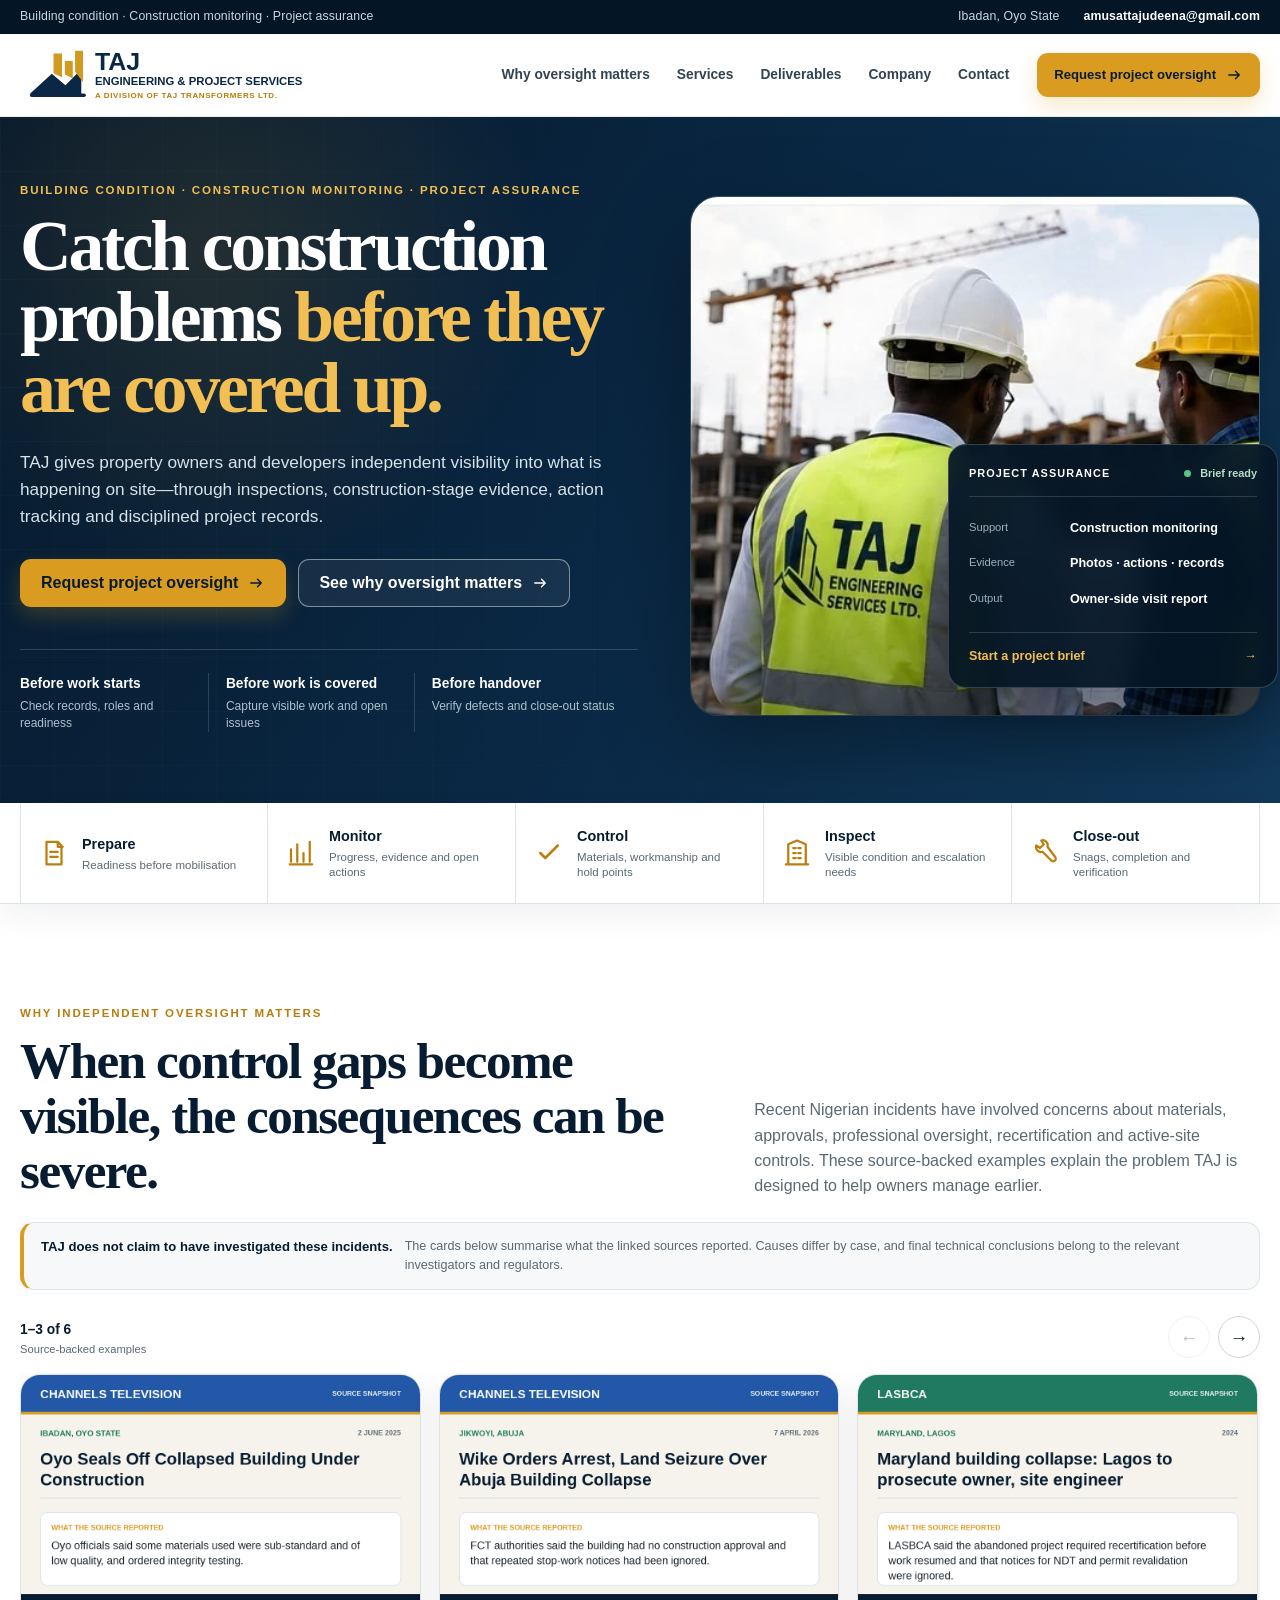
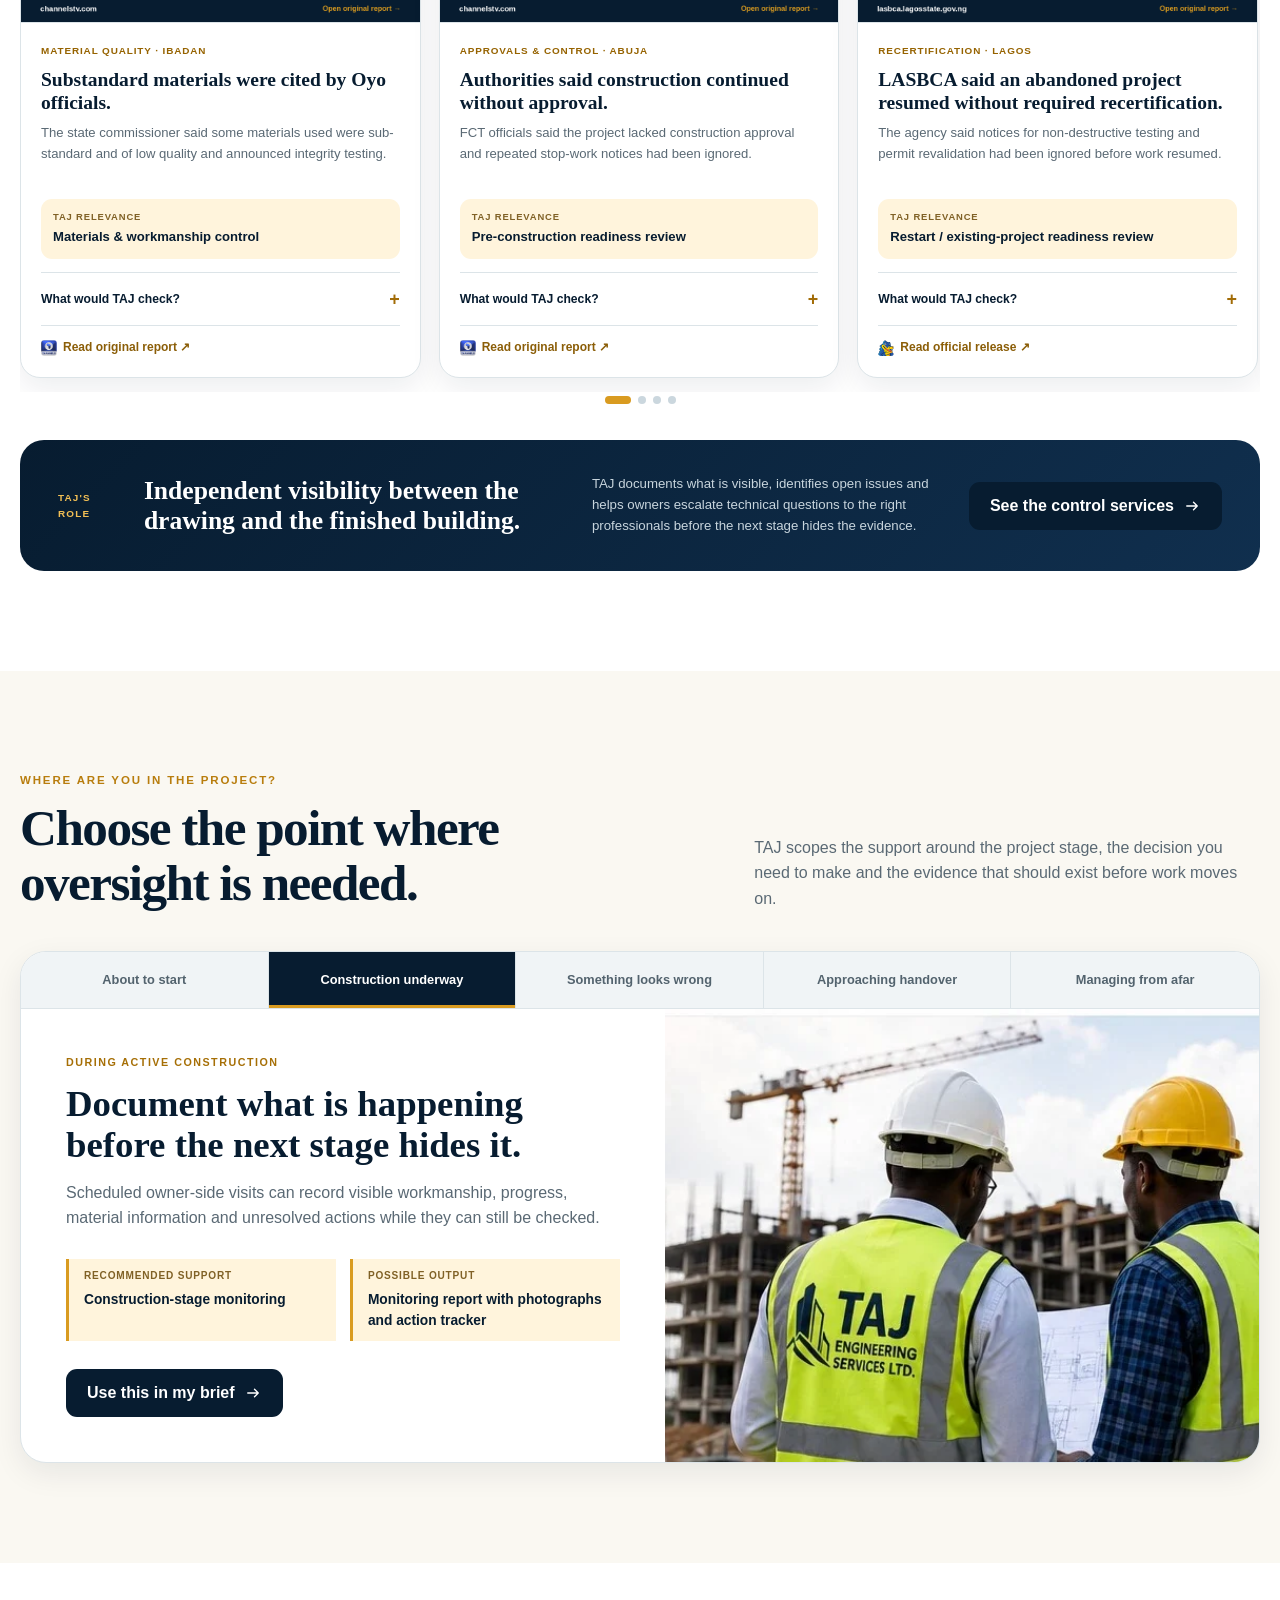
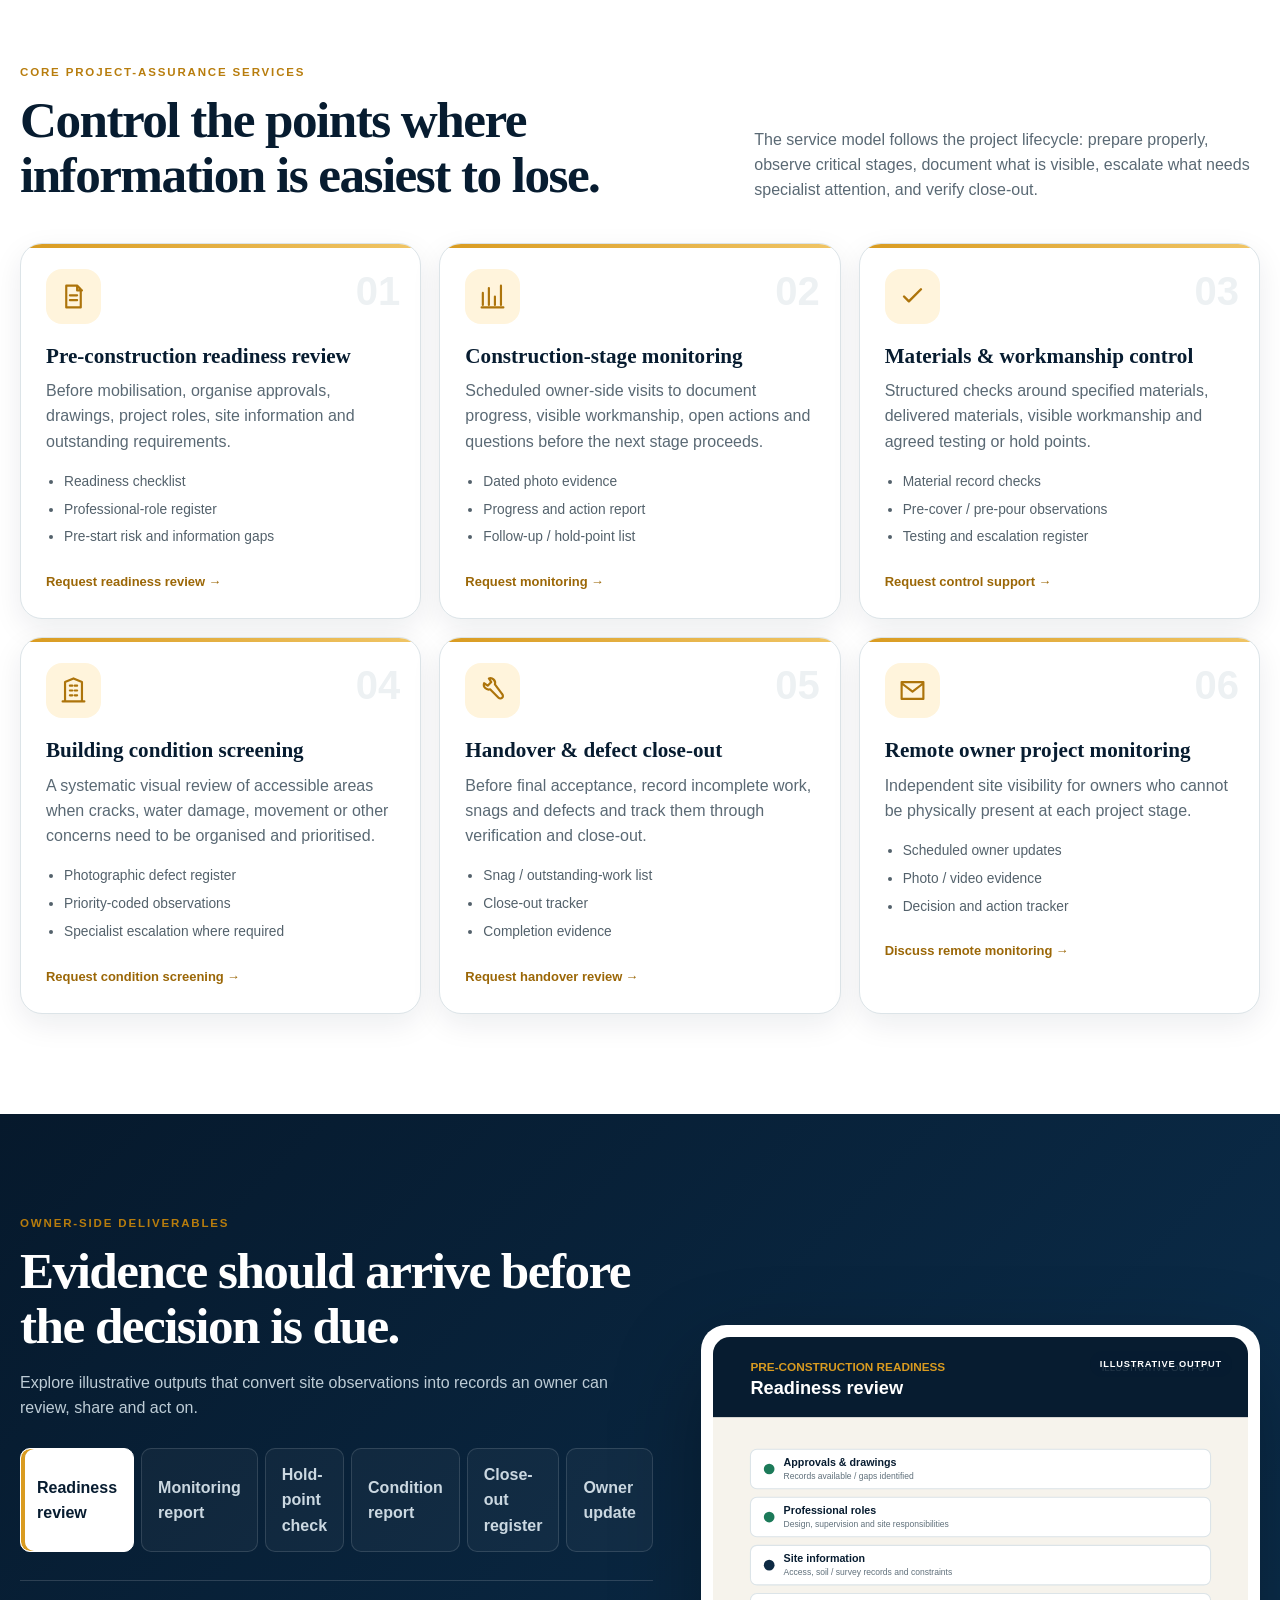
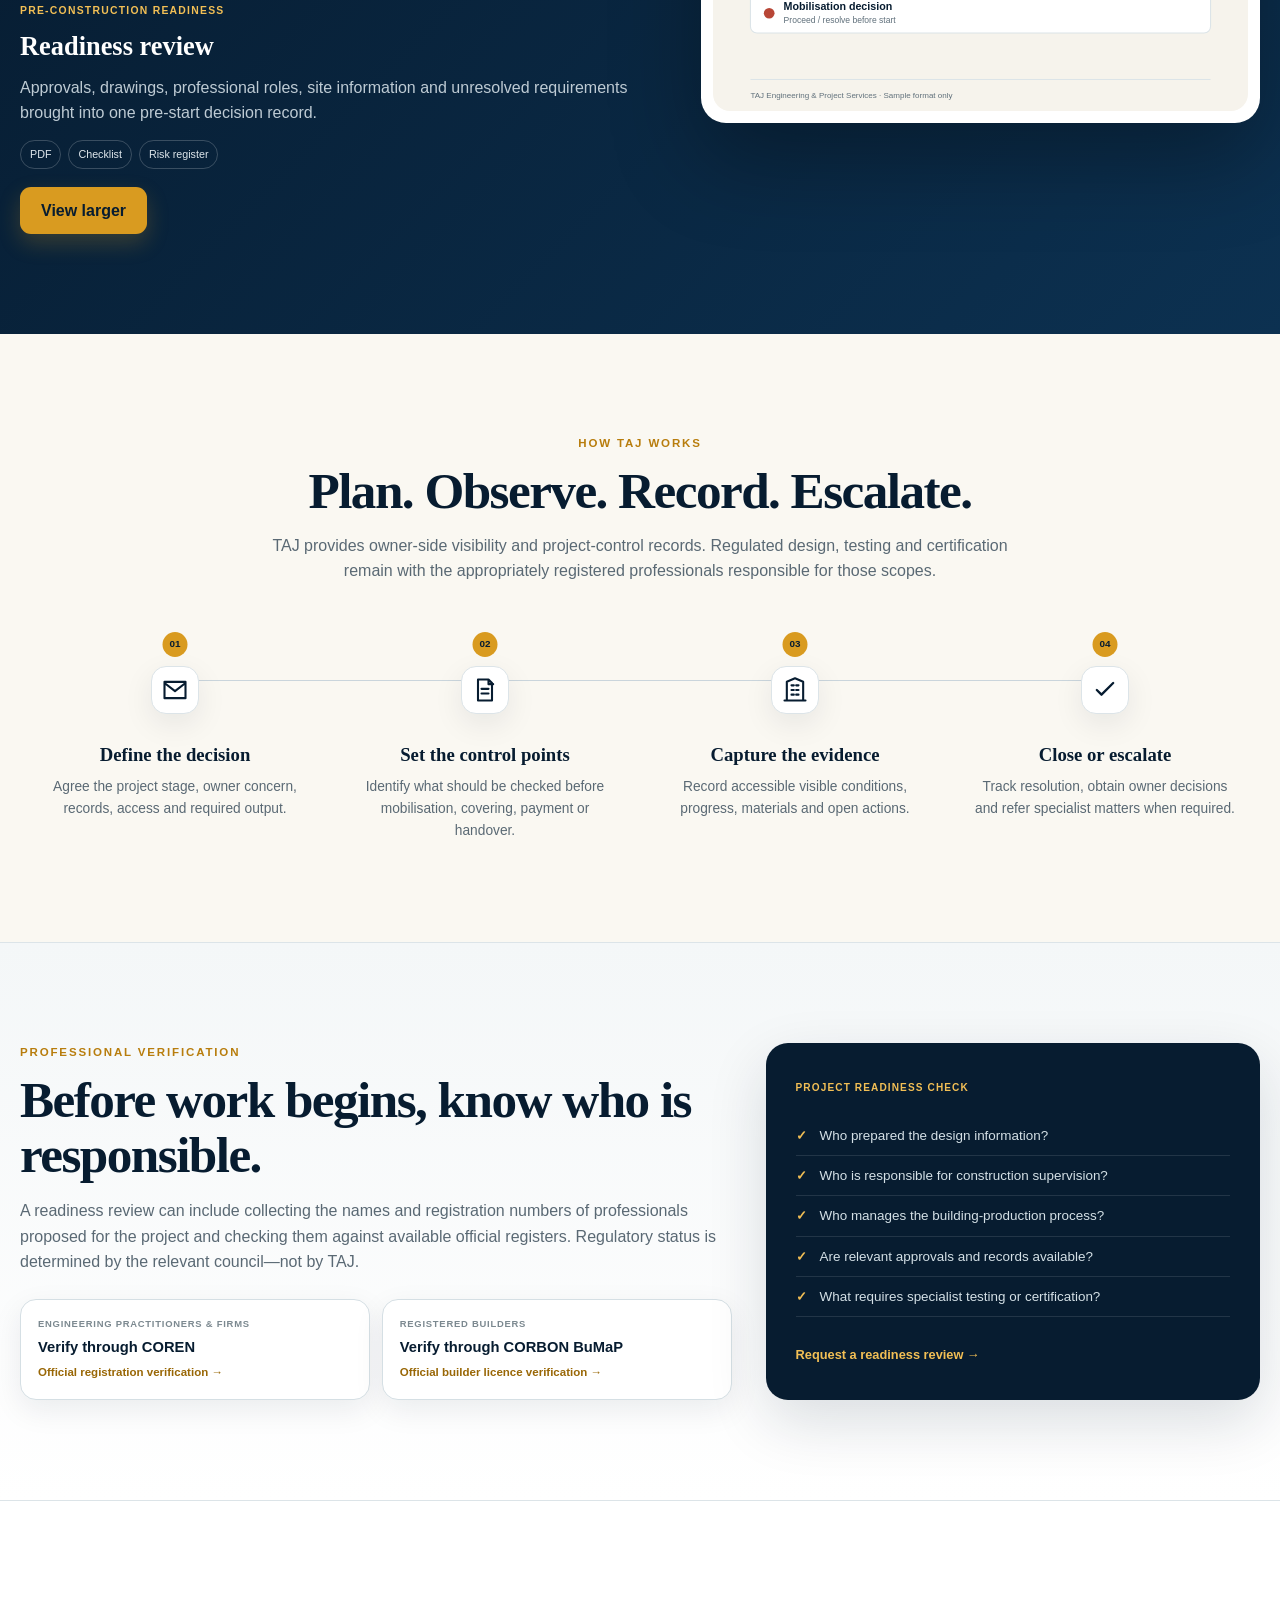
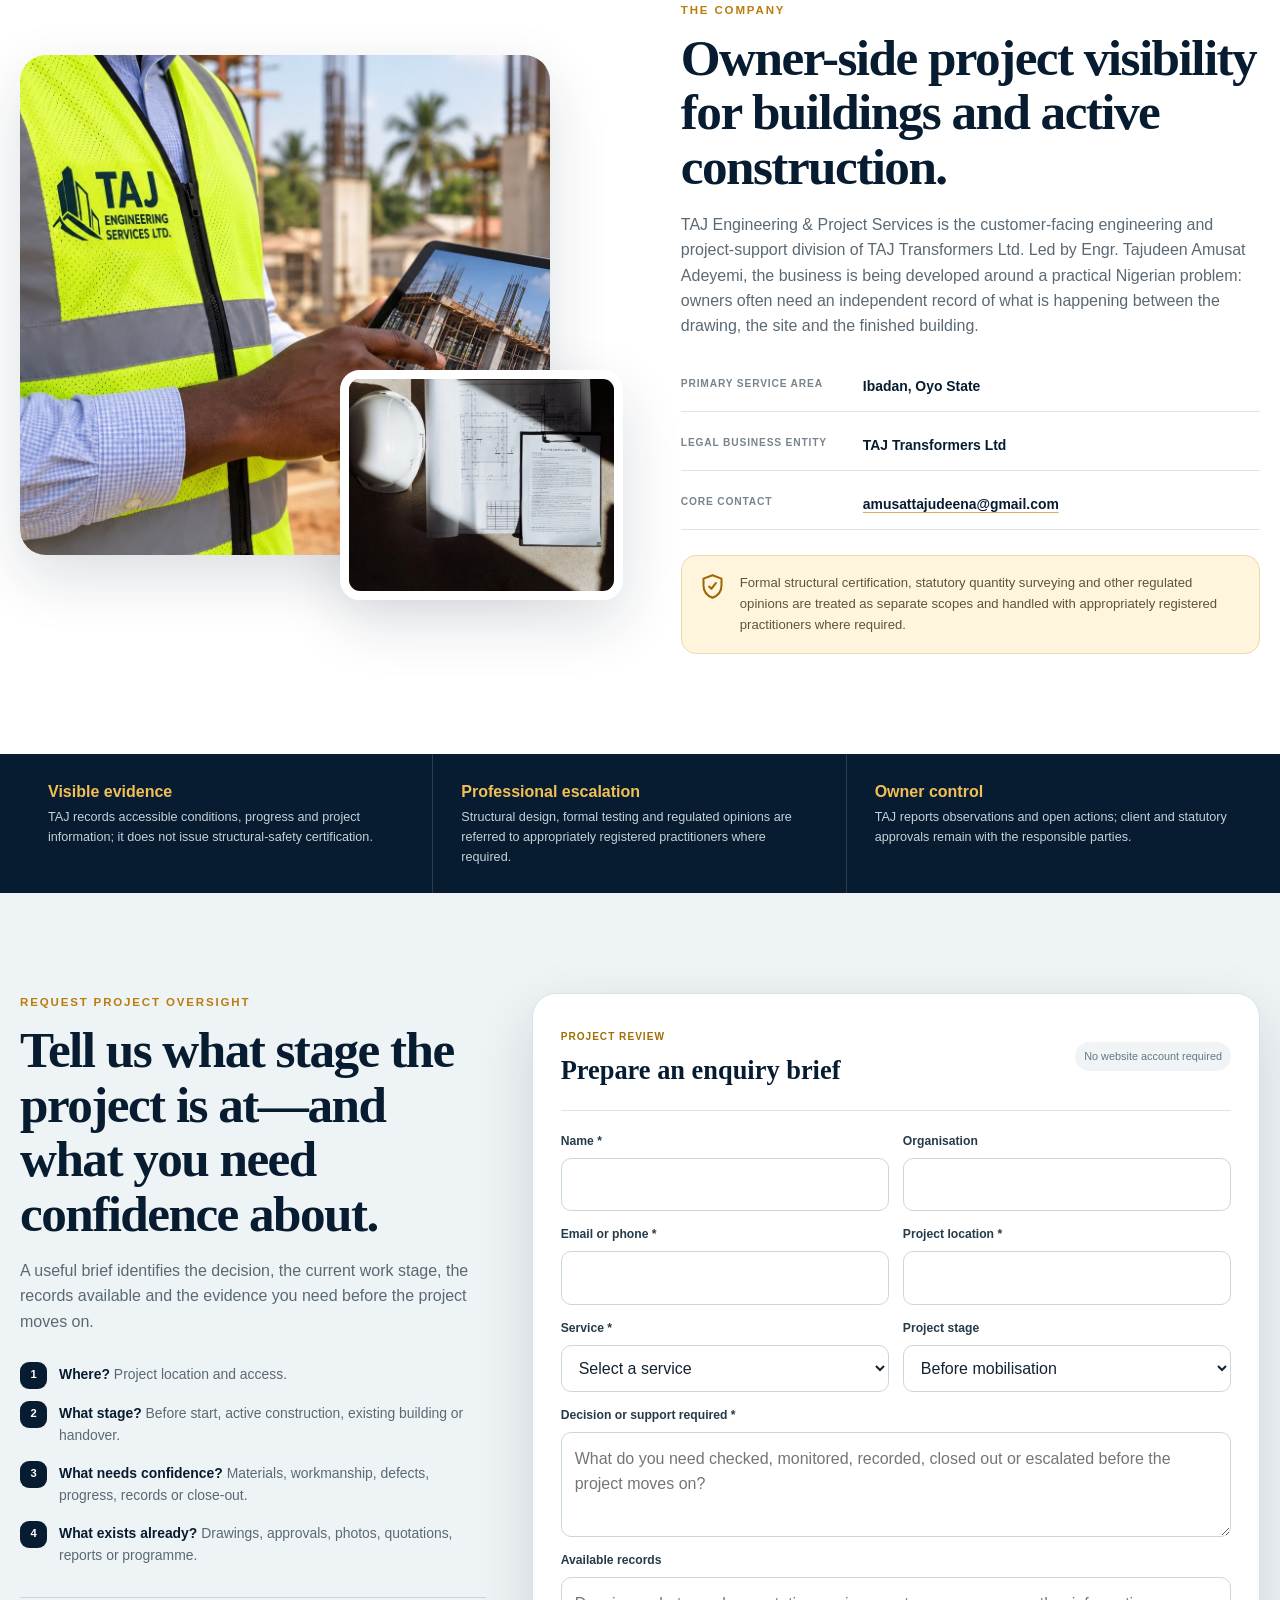
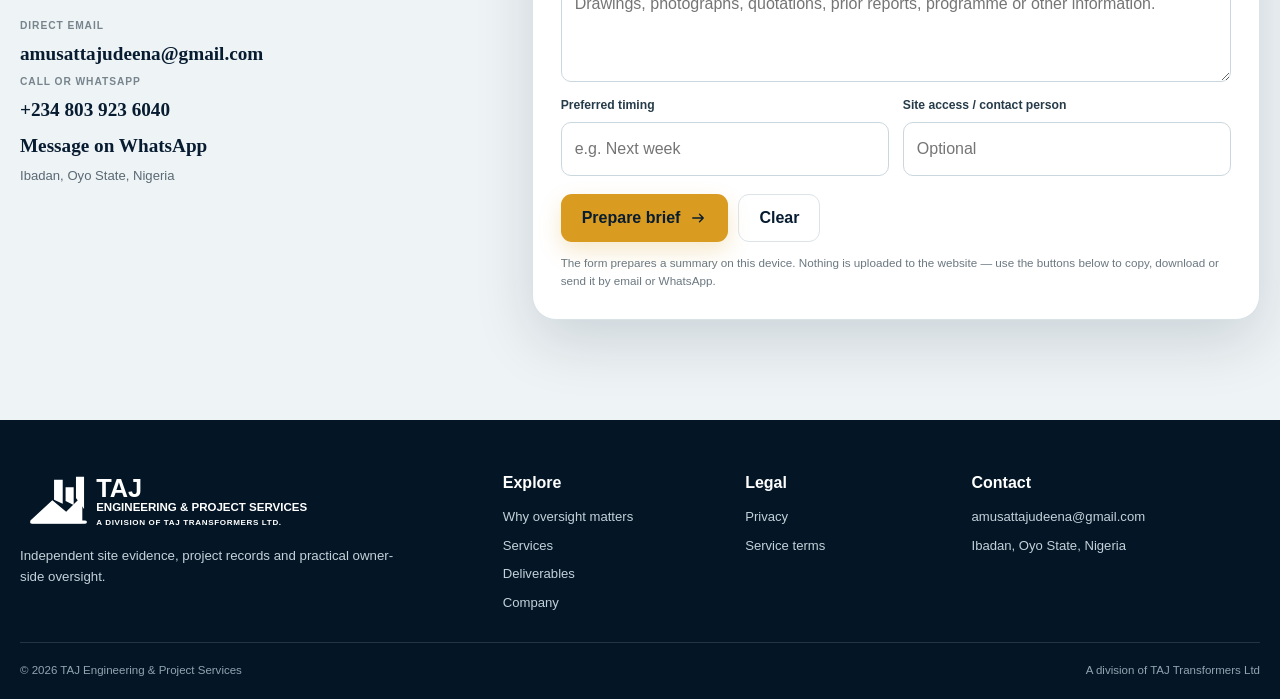
==== commit 050e8e18: "Add files via upload" ====
--- a/index.html
+++ b/index.html
@@ -29,7 +29,7 @@
     "url":"https://tajengineering.com.ng/",
     "parentOrganization":{"@type":"Organization","name":"TAJ Transformers Ltd"},
     "email":"amusattajudeena@gmail.com",
-    "telephone":"+2348000000",
+    "telephone":"+2348039236040",
     "areaServed":{"@type":"City","name":"Ibadan"},
     "address":{"@type":"PostalAddress","addressLocality":"Ibadan","addressRegion":"Oyo State","addressCountry":"NG"},
     "description":"Building condition inspections, project monitoring, construction documentation, maintenance coordination and technical training.",
@@ -227,7 +227,7 @@
 <h2>Tell us what stage the project is at—and what you need confidence about.</h2>
 <p>A useful brief identifies the decision, the current work stage, the records available and the evidence you need before the project moves on.</p>
 <div class="brief-guide"><div><span>1</span><p><strong>Where? </strong>Project location and access.</p></div><div><span>2</span><p><strong>What stage? </strong>Before start, active construction, existing building or handover.</p></div><div><span>3</span><p><strong>What needs confidence? </strong>Materials, workmanship, defects, progress, records or close-out.</p></div><div><span>4</span><p><strong>What exists already? </strong>Drawings, approvals, photos, quotations, reports or programme.</p></div></div>
-<div class="direct-contact"><small>DIRECT EMAIL</small><a href="mailto:amusattajudeena@gmail.com">amusattajudeena@gmail.com</a><small>CALL OR WHATSAPP</small><a href="tel:+2348000000">+234 800 0000</a><a href="https://wa.me/2348000000" rel="noopener" target="_blank">Message on WhatsApp</a><span>Ibadan, Oyo State, Nigeria</span></div>
+<div class="direct-contact"><small>DIRECT EMAIL</small><a href="mailto:amusattajudeena@gmail.com">amusattajudeena@gmail.com</a><small>CALL OR WHATSAPP</small><a href="tel:+2348039236040">+234 803 923 6040</a><a href="https://wa.me/2348039236040" rel="noopener" target="_blank">Message on WhatsApp</a><span>Ibadan, Oyo State, Nigeria</span></div>
 </div>
 <form class="project-form reveal" id="projectForm" novalidate="">
 <div class="form-head"><div><small>PROJECT REVIEW</small><h3>Prepare an enquiry brief</h3></div><span>No website account required</span></div>
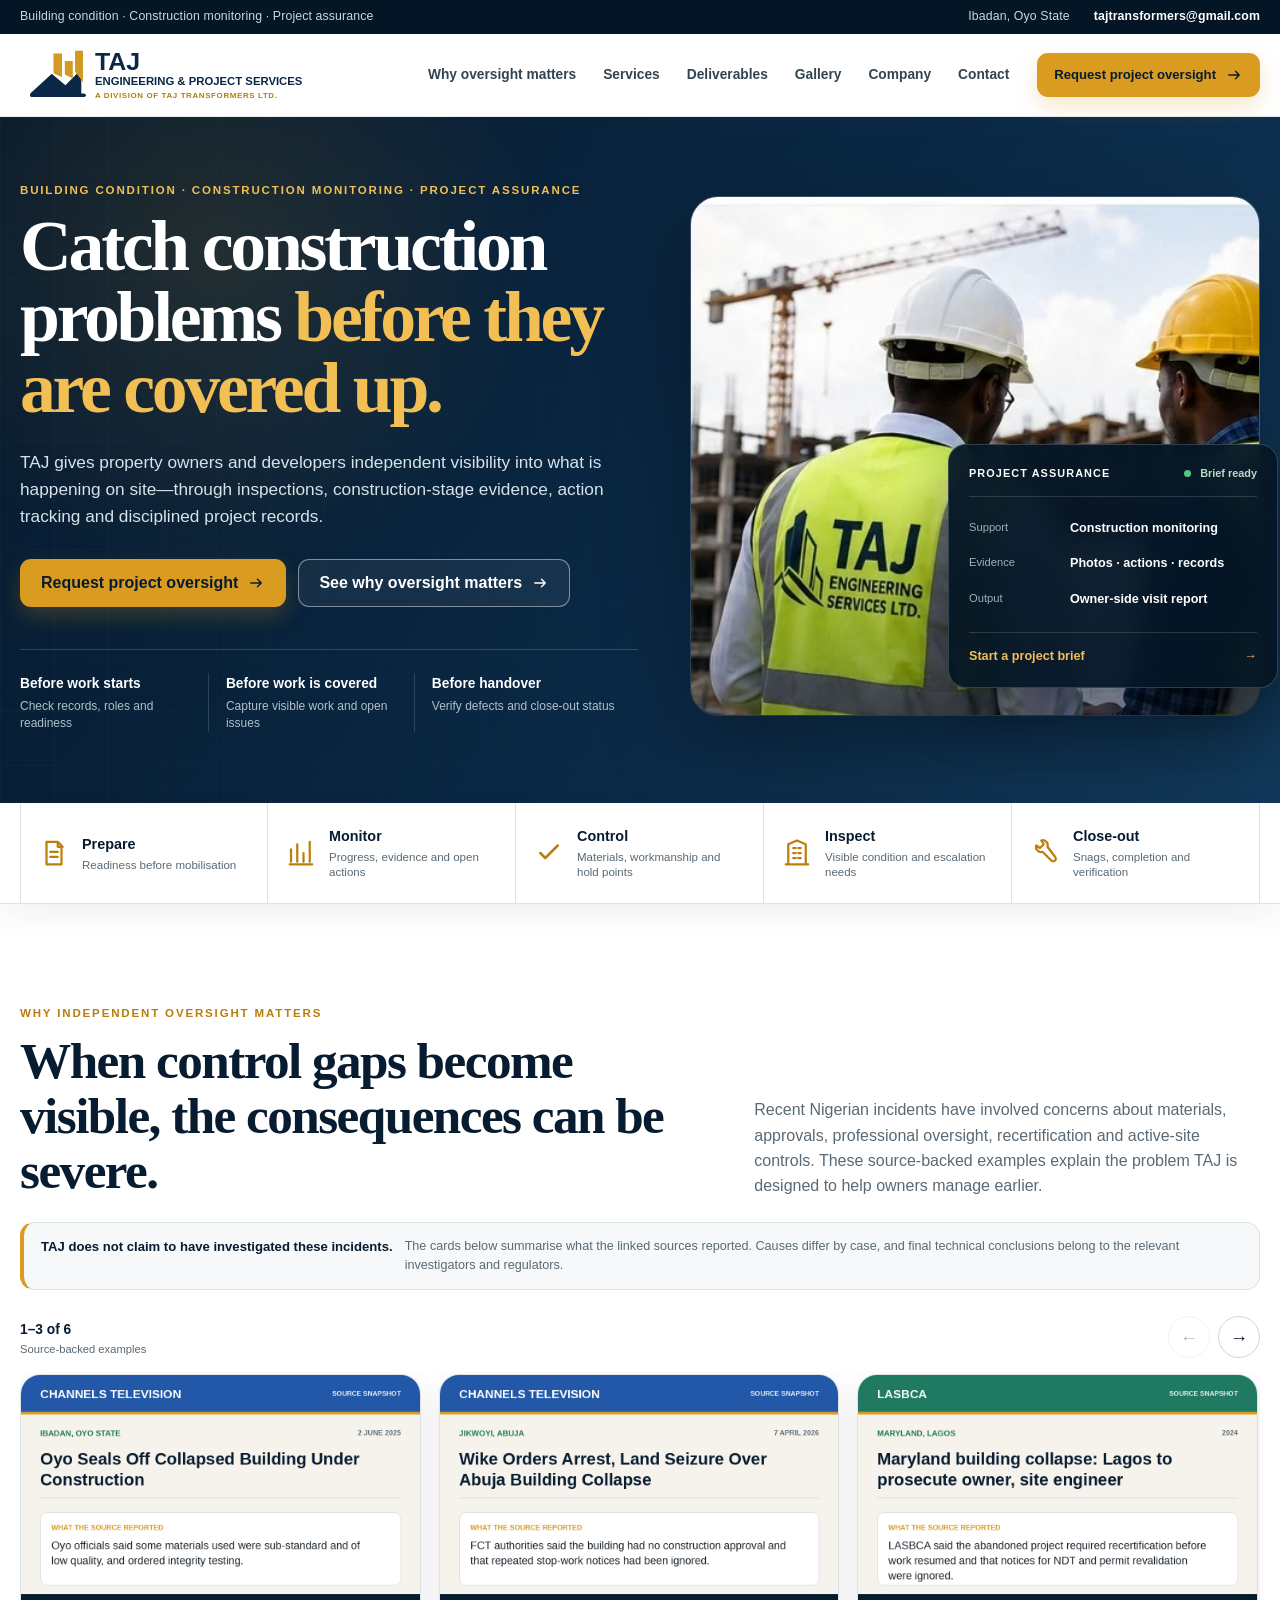
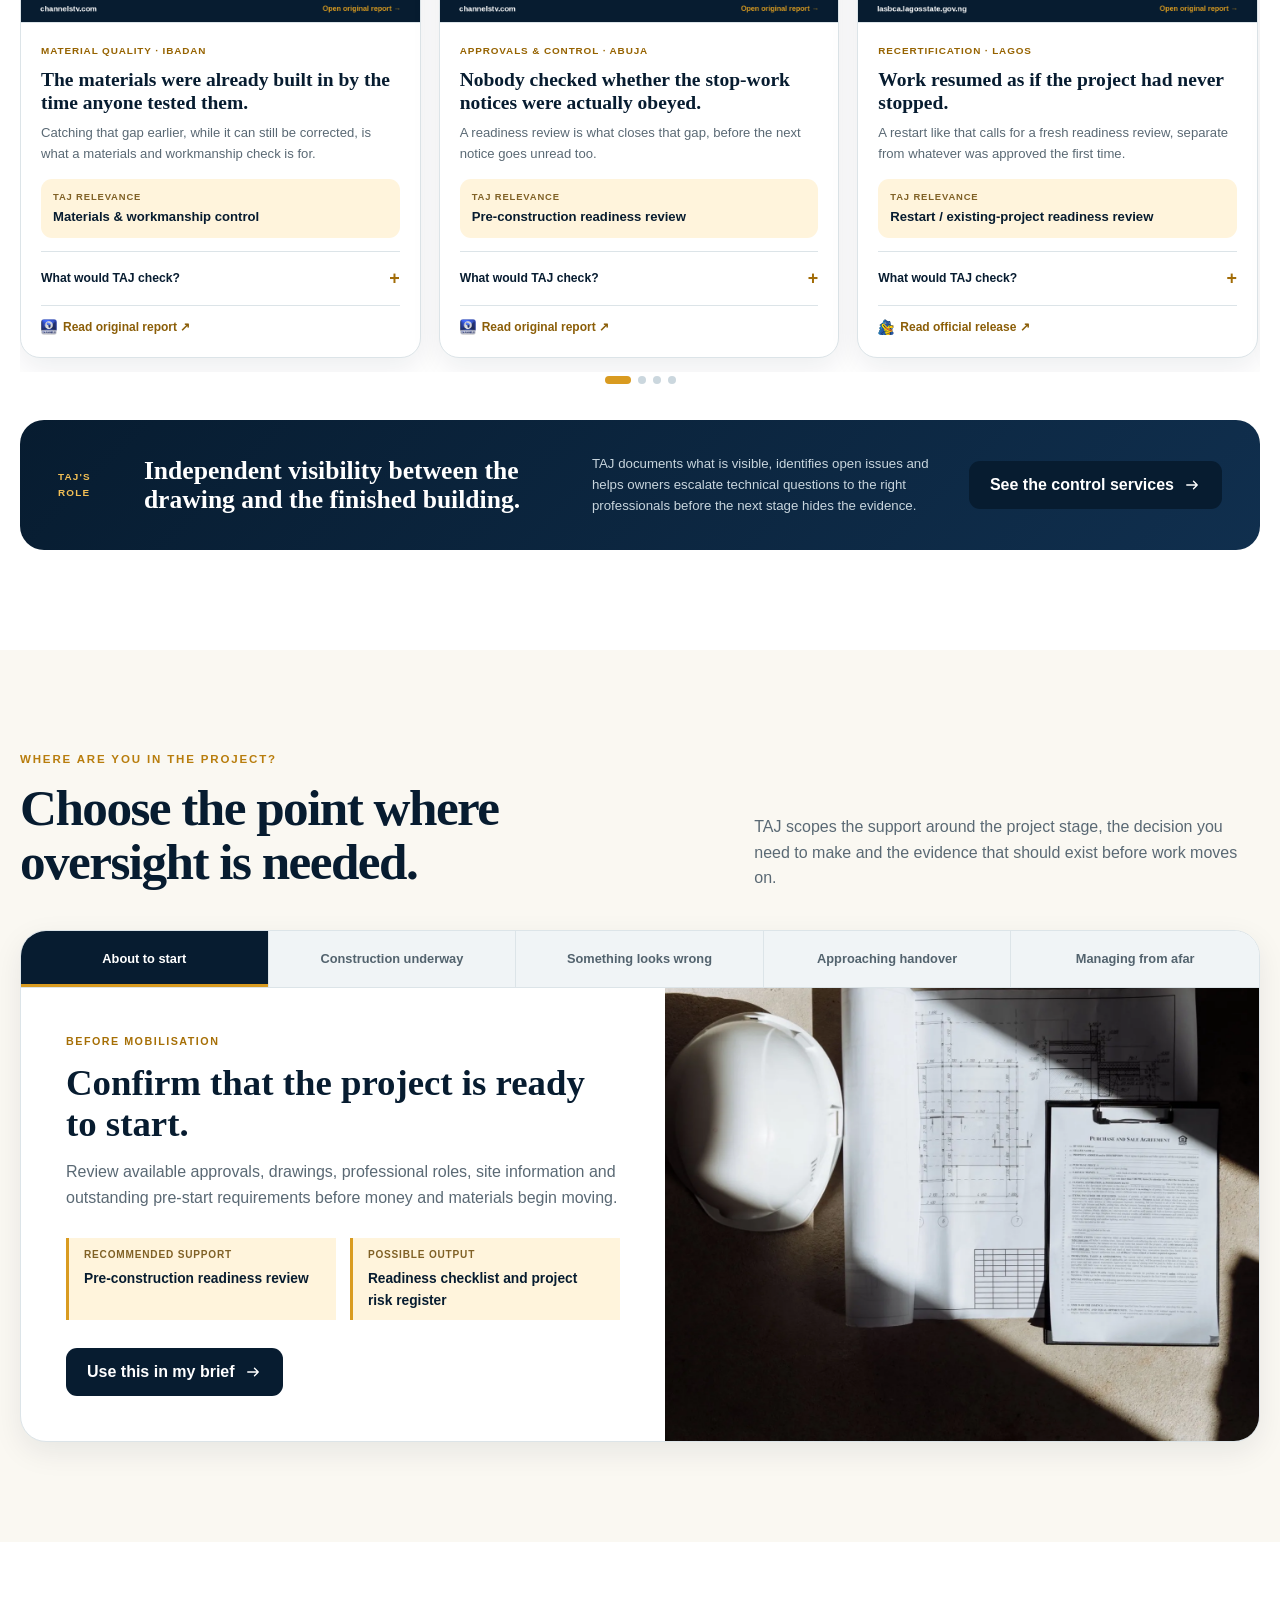
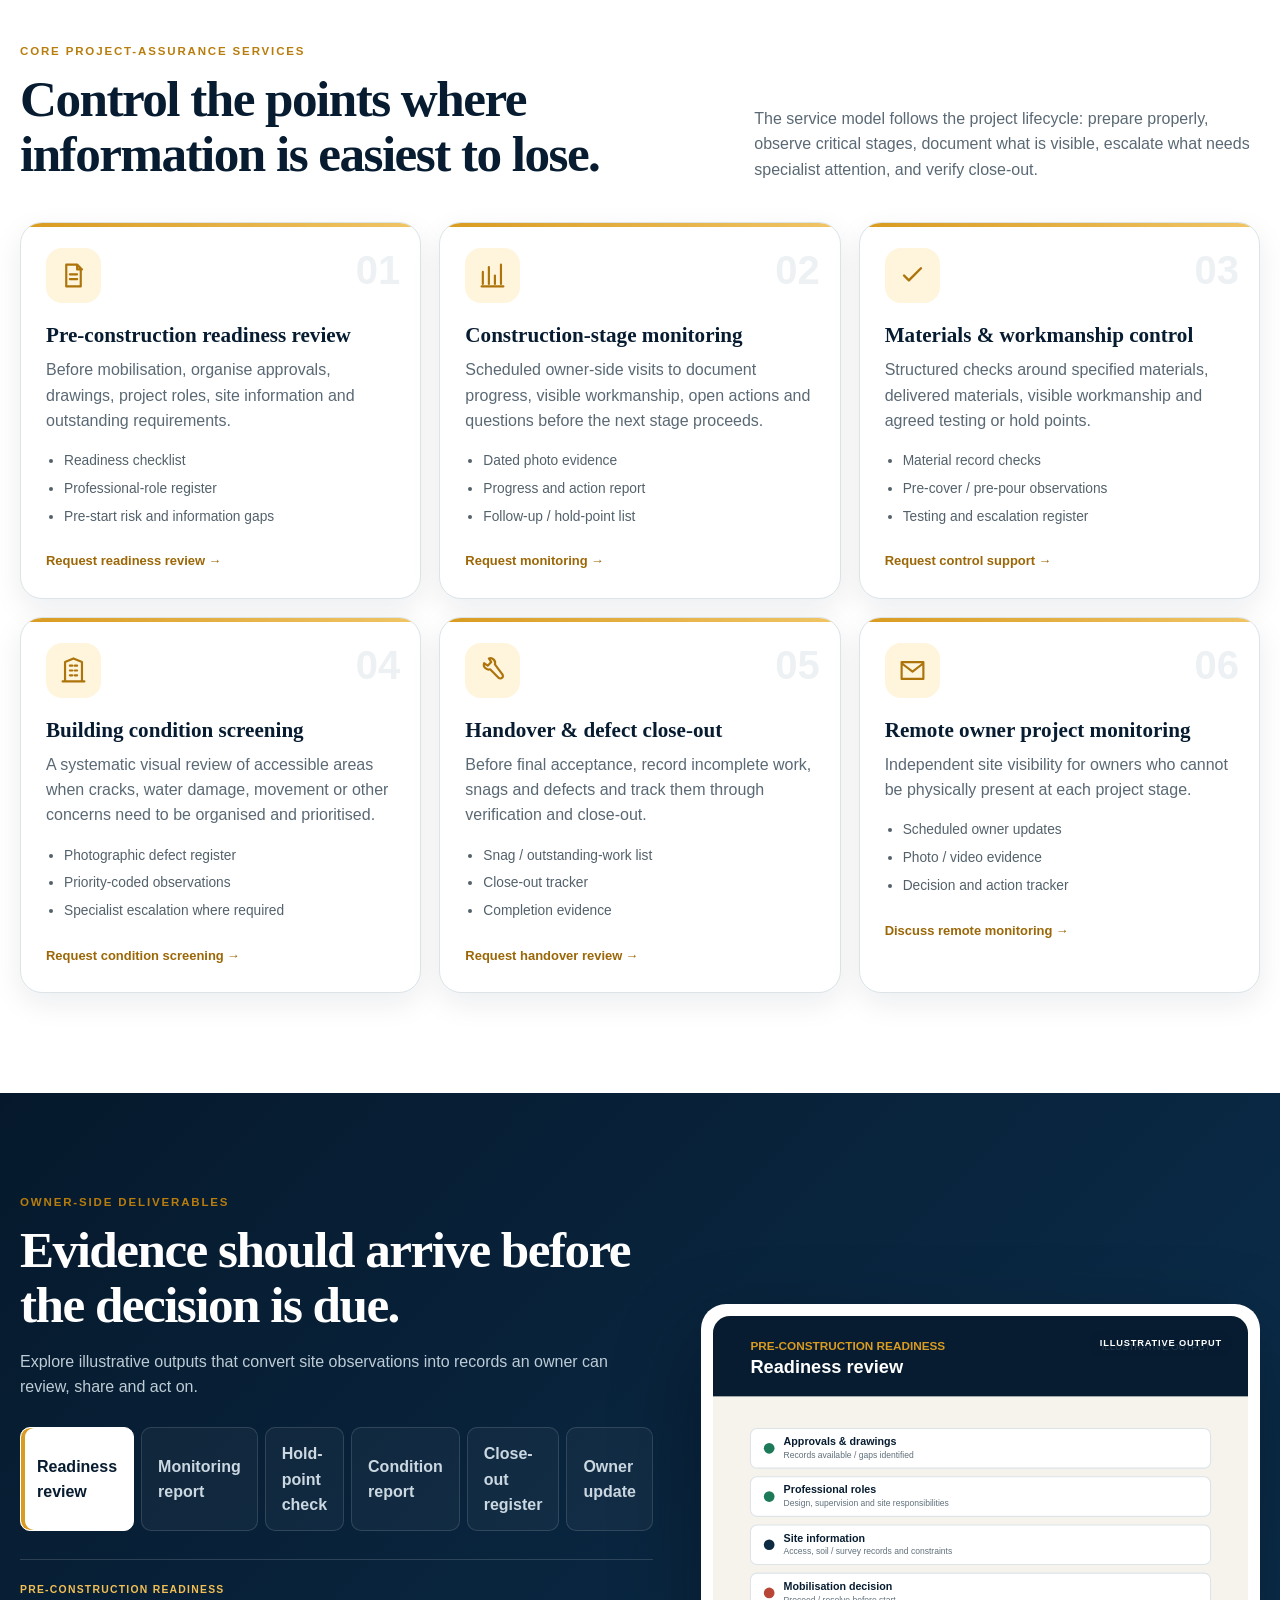
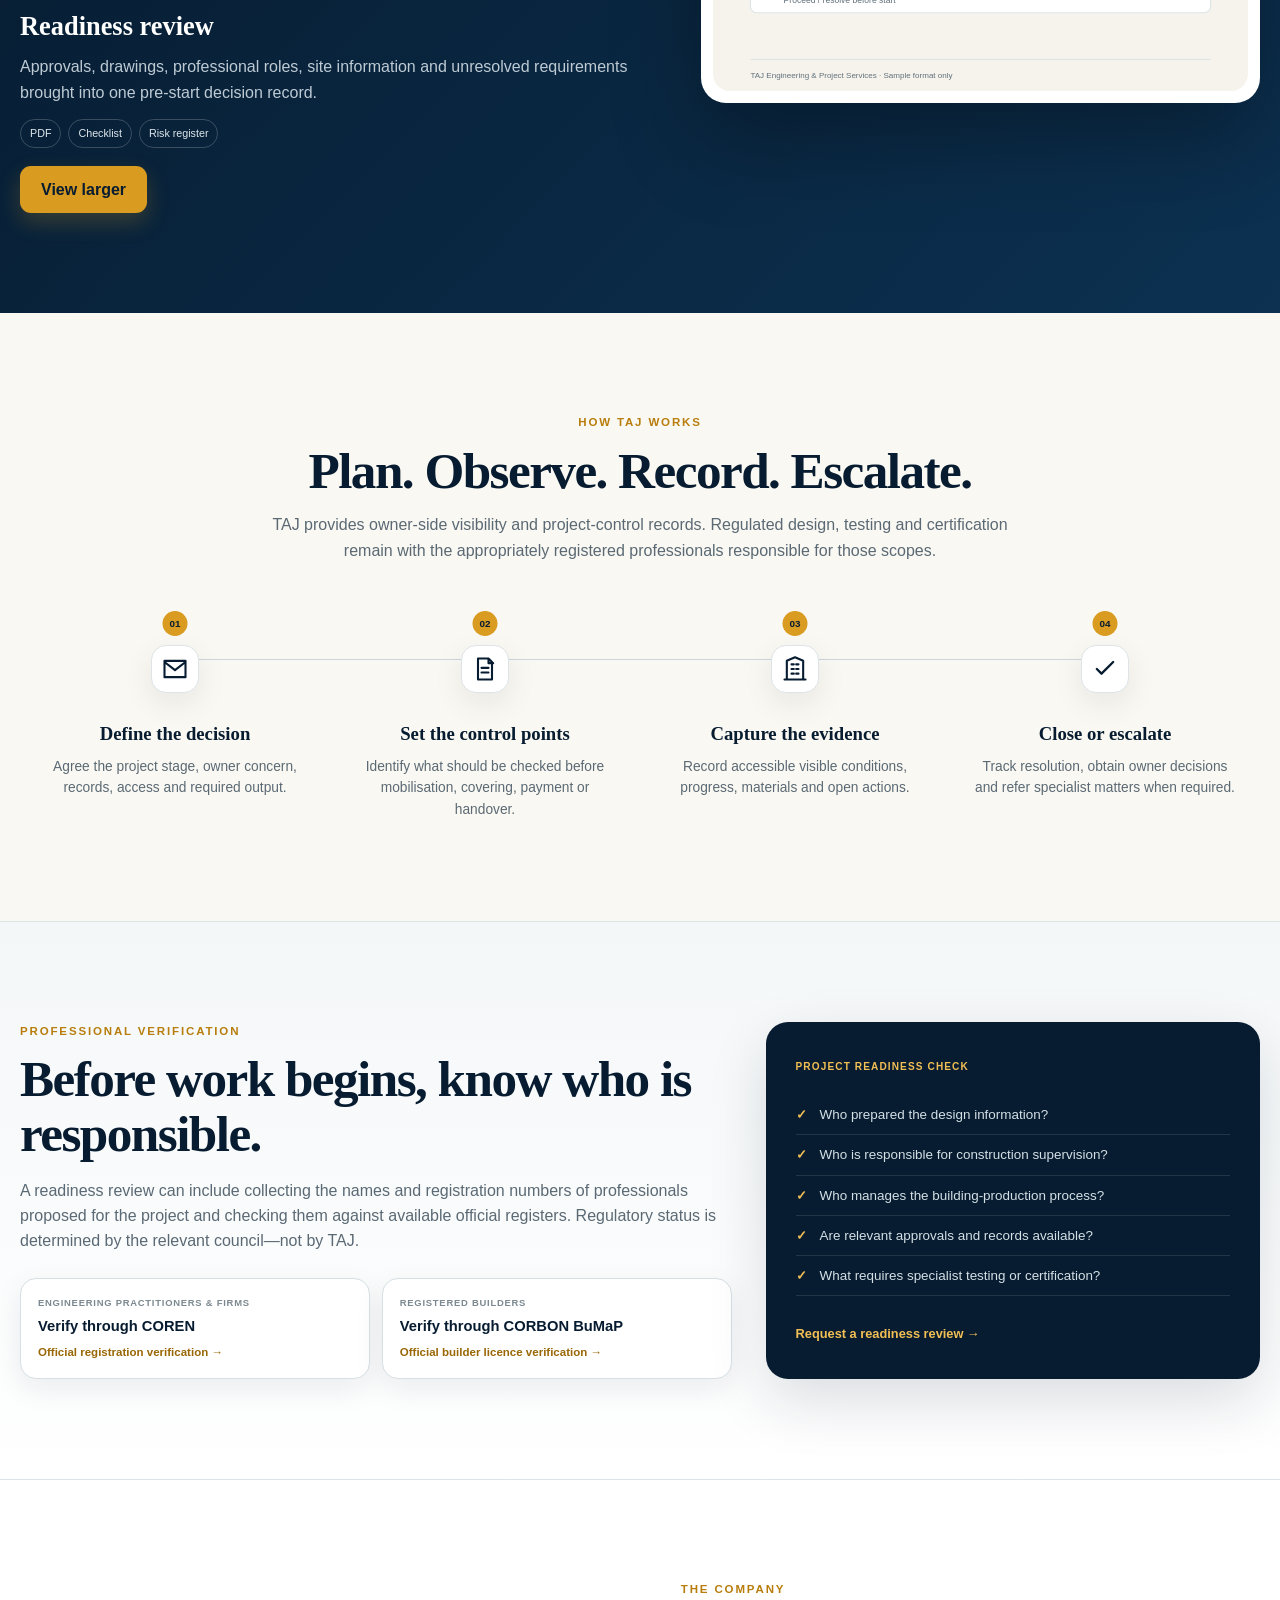
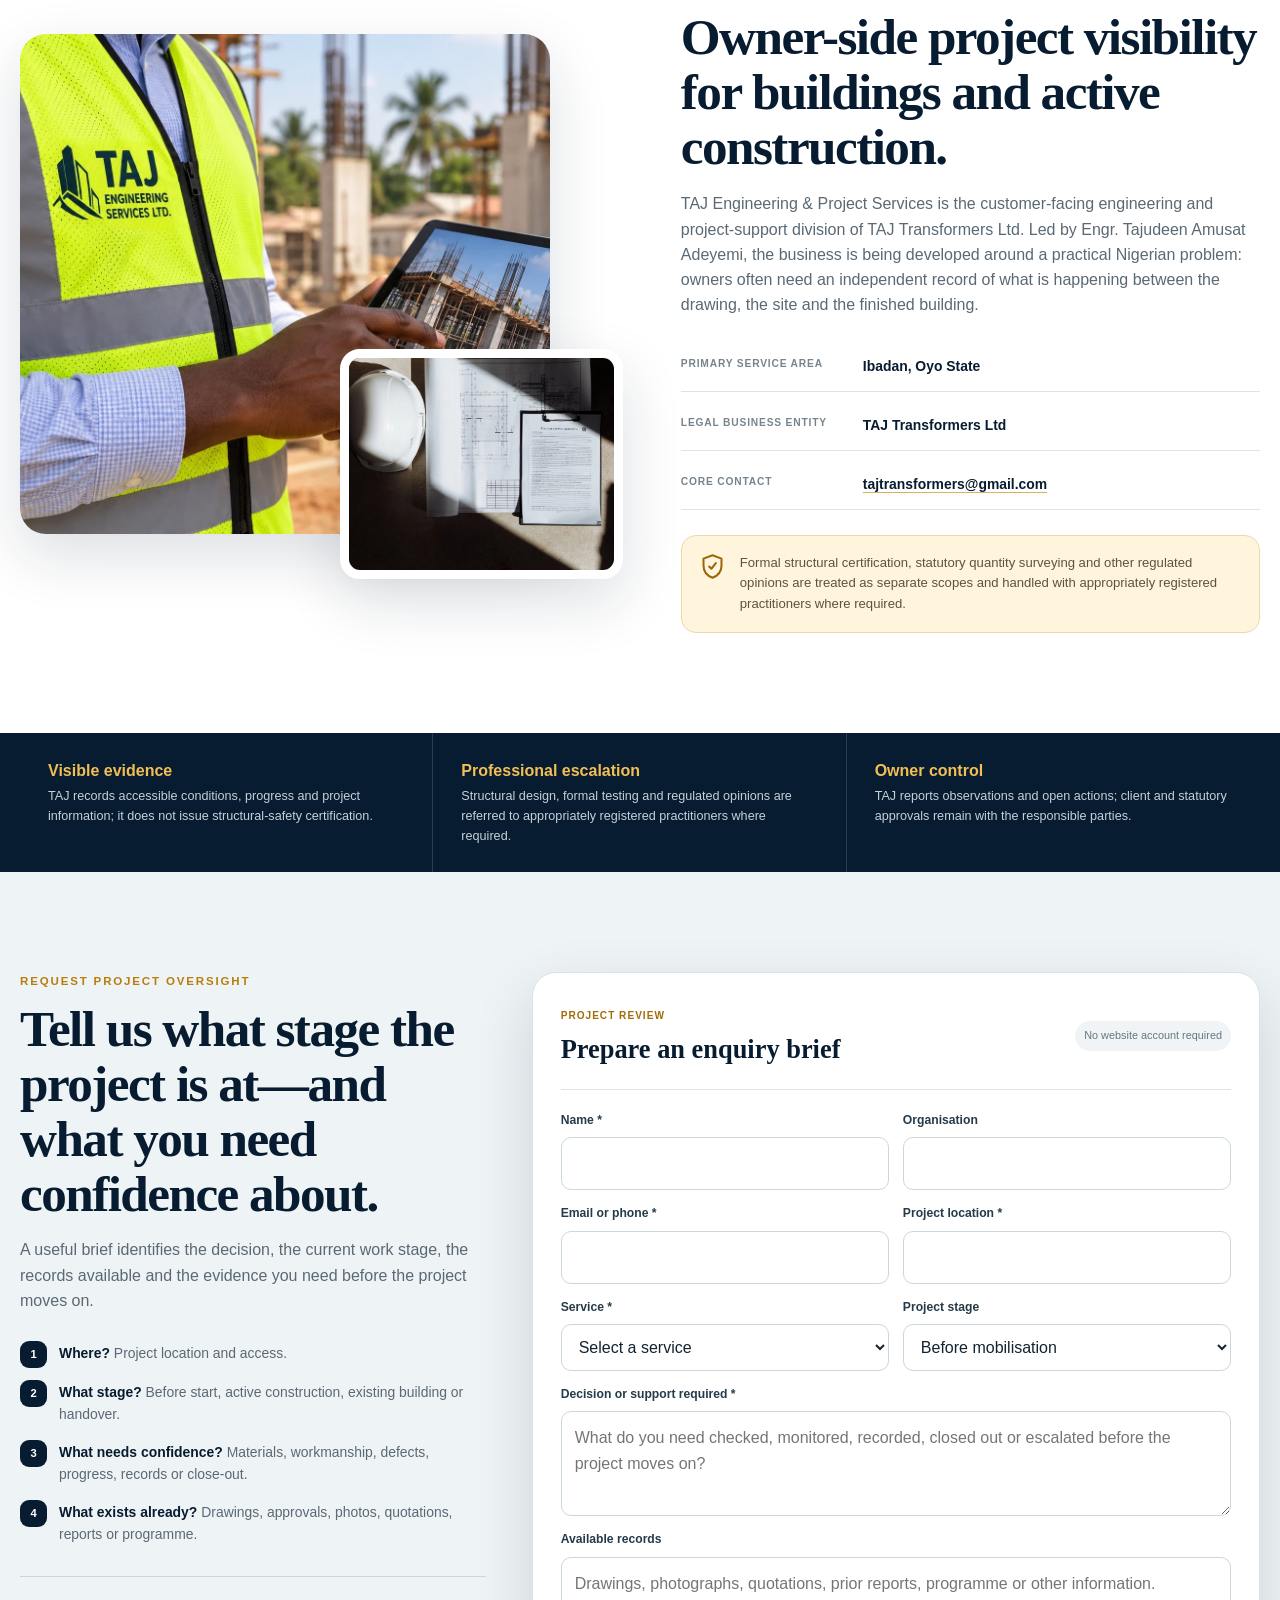
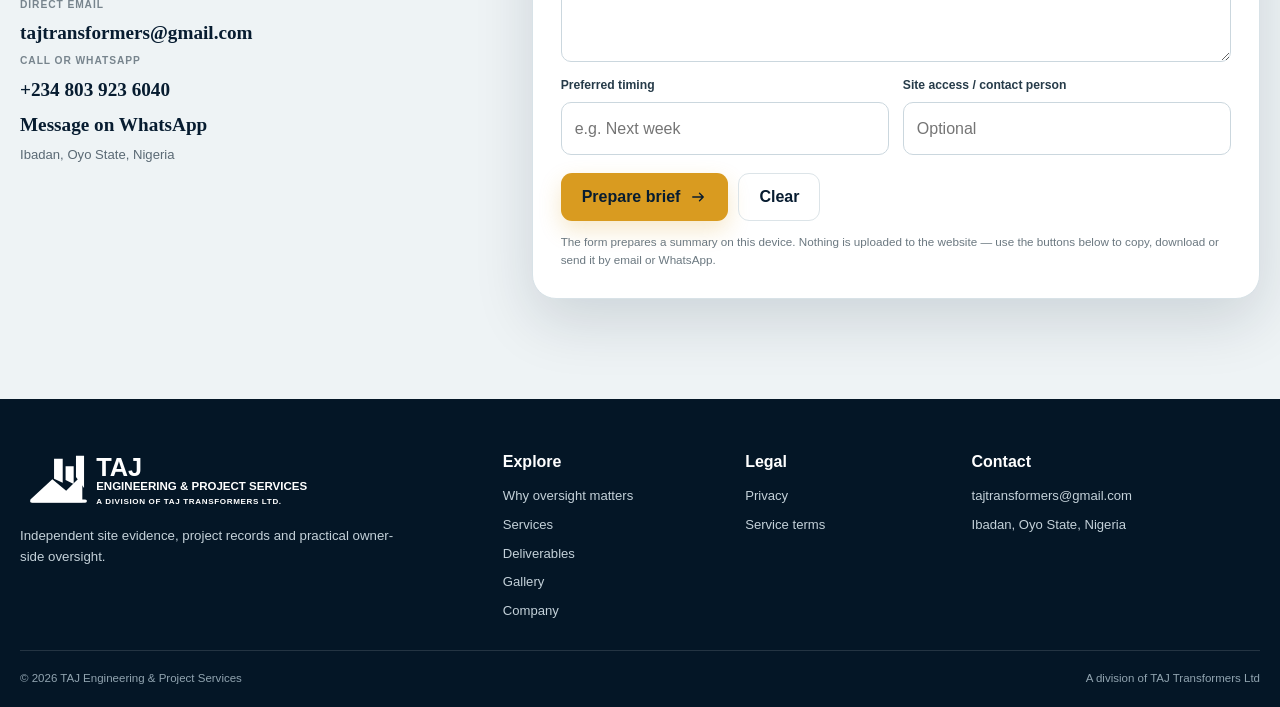
==== commit fb515cbe: "Add files via upload" ====
--- a/index.html
+++ b/index.html
@@ -28,7 +28,7 @@
     "name":"TAJ Engineering & Project Services",
     "url":"https://tajengineering.com.ng/",
     "parentOrganization":{"@type":"Organization","name":"TAJ Transformers Ltd"},
-    "email":"amusattajudeena@gmail.com",
+    "email":"tajtransformers@gmail.com",
     "telephone":"+2348039236040",
     "areaServed":{"@type":"City","name":"Ibadan"},
     "address":{"@type":"PostalAddress","addressLocality":"Ibadan","addressRegion":"Oyo State","addressCountry":"NG"},
@@ -50,14 +50,14 @@
 <div class="utility-bar">
 <div class="container utility-inner">
 <span>Building condition · Construction monitoring · Project assurance</span>
-<div class="utility-links"><span>Ibadan, Oyo State</span><a href="mailto:amusattajudeena@gmail.com">amusattajudeena@gmail.com</a></div>
+<div class="utility-links"><span>Ibadan, Oyo State</span><a href="mailto:tajtransformers@gmail.com">tajtransformers@gmail.com</a></div>
 </div>
 </div>
 <header class="site-header">
 <div class="container nav">
 <a aria-label="TAJ Engineering and Project Services home" class="brand" href="#top"><img alt="TAJ Engineering and Project Services" src="assets/logo.svg"/></a>
 <button aria-expanded="false" aria-label="Open navigation" class="menu-button" type="button"><span></span><span></span><span></span></button>
-<nav aria-label="Main navigation" class="nav-links"><a href="#evidence">Why oversight matters</a><a href="#services">Services</a><a href="#deliverables">Deliverables</a><a href="#company">Company</a><a href="#contact">Contact</a></nav>
+<nav aria-label="Main navigation" class="nav-links"><a href="#evidence">Why oversight matters</a><a href="#services">Services</a><a href="#deliverables">Deliverables</a><a href="gallery.html">Gallery</a><a href="#company">Company</a><a href="#contact">Contact</a></nav>
 <a class="btn btn-gold btn-small nav-cta" href="#contact">Request project oversight <svg><use href="assets/icons.svg#arrow"></use></svg></a>
 </div>
 </header>
@@ -103,27 +103,27 @@
 <div class="evidence-track" id="evidenceTrack">
 <article class="evidence-card" data-case="oyo">
 <a class="evidence-snapshot" href="https://www.channelstv.com/2025/06/02/oyo-seals-off-collapsed-building-under-construction/" rel="noopener" target="_blank"><img alt="Source summary of Channels Television report about a collapsed building under construction in Ibadan" loading="lazy" decoding="async" src="assets/evidence/01_oyo_ibadan.png"/></a>
-<div class="evidence-body"><span class="evidence-tag">MATERIAL QUALITY · IBADAN</span><h3>Substandard materials were cited by Oyo officials.</h3><p>The state commissioner said some materials used were sub-standard and of low quality and announced integrity testing.</p><div class="taj-relevance"><small>TAJ RELEVANCE</small><strong>Materials &amp; workmanship control</strong></div><button aria-expanded="false" class="evidence-check" type="button">What would TAJ check? <span>+</span></button><div class="evidence-detail" hidden=""><ul><li>Specified versus delivered materials and available records</li><li>Visible workmanship before work is concealed</li><li>Testing or specialist review requirements</li><li>Open non-conformances requiring action</li></ul></div><a class="source-link" href="https://www.channelstv.com/2025/06/02/oyo-seals-off-collapsed-building-under-construction/" rel="noopener" target="_blank"><img alt="" class="source-icon" height="16" loading="lazy" src="assets/favicons/channelstv.png" width="16"/>Read original report ↗</a></div>
+<div class="evidence-body"><span class="evidence-tag">MATERIAL QUALITY · IBADAN</span><h3>The materials were already built in by the time anyone tested them.</h3><p>Catching that gap earlier, while it can still be corrected, is what a materials and workmanship check is for.</p><div class="taj-relevance"><small>TAJ RELEVANCE</small><strong>Materials &amp; workmanship control</strong></div><button aria-expanded="false" class="evidence-check" type="button">What would TAJ check? <span>+</span></button><div class="evidence-detail" hidden=""><ul><li>Specified versus delivered materials and available records</li><li>Visible workmanship before work is concealed</li><li>Testing or specialist review requirements</li><li>Open non-conformances requiring action</li></ul></div><a class="source-link" href="https://www.channelstv.com/2025/06/02/oyo-seals-off-collapsed-building-under-construction/" rel="noopener" target="_blank"><img alt="" class="source-icon" height="16" loading="lazy" src="assets/favicons/channelstv.png" width="16"/>Read original report ↗</a></div>
 </article>
 <article class="evidence-card" data-case="abuja">
 <a class="evidence-snapshot" href="https://www.channelstv.com/2026/04/07/wike-orders-arrest-land-seizure-over-abuja-building-collapse/" rel="noopener" target="_blank"><img alt="Source summary of Channels Television report about the Jikwoyi Abuja building collapse" loading="lazy" decoding="async" src="assets/evidence/02_abuja_jikwoyi.png"/></a>
-<div class="evidence-body"><span class="evidence-tag">APPROVALS &amp; CONTROL · ABUJA</span><h3>Authorities said construction continued without approval.</h3><p>FCT officials said the project lacked construction approval and repeated stop-work notices had been ignored.</p><div class="taj-relevance"><small>TAJ RELEVANCE</small><strong>Pre-construction readiness review</strong></div><button aria-expanded="false" class="evidence-check" type="button">What would TAJ check? <span>+</span></button><div class="evidence-detail" hidden=""><ul><li>Approvals and available construction records</li><li>Responsible professionals and project roles</li><li>Stop-work, variation or instruction records</li><li>Changes from the information issued for construction</li></ul></div><a class="source-link" href="https://www.channelstv.com/2026/04/07/wike-orders-arrest-land-seizure-over-abuja-building-collapse/" rel="noopener" target="_blank"><img alt="" class="source-icon" height="16" loading="lazy" src="assets/favicons/channelstv.png" width="16"/>Read original report ↗</a></div>
+<div class="evidence-body"><span class="evidence-tag">APPROVALS &amp; CONTROL · ABUJA</span><h3>Nobody checked whether the stop-work notices were actually obeyed.</h3><p>A readiness review is what closes that gap, before the next notice goes unread too.</p><div class="taj-relevance"><small>TAJ RELEVANCE</small><strong>Pre-construction readiness review</strong></div><button aria-expanded="false" class="evidence-check" type="button">What would TAJ check? <span>+</span></button><div class="evidence-detail" hidden=""><ul><li>Approvals and available construction records</li><li>Responsible professionals and project roles</li><li>Stop-work, variation or instruction records</li><li>Changes from the information issued for construction</li></ul></div><a class="source-link" href="https://www.channelstv.com/2026/04/07/wike-orders-arrest-land-seizure-over-abuja-building-collapse/" rel="noopener" target="_blank"><img alt="" class="source-icon" height="16" loading="lazy" src="assets/favicons/channelstv.png" width="16"/>Read original report ↗</a></div>
 </article>
 <article class="evidence-card" data-case="lagos">
 <a class="evidence-snapshot" href="https://lasbca.lagosstate.gov.ng/maryland-building-collapse-lagos-to-prosecute-owner-site-engineer/" rel="noopener" target="_blank"><img alt="Source summary of LASBCA release on the Maryland Lagos building collapse" loading="lazy" decoding="async" src="assets/evidence/03_lagos_maryland.png"/></a>
-<div class="evidence-body"><span class="evidence-tag">RECERTIFICATION · LAGOS</span><h3>LASBCA said an abandoned project resumed without required recertification.</h3><p>The agency said notices for non-destructive testing and permit revalidation had been ignored before work resumed.</p><div class="taj-relevance"><small>TAJ RELEVANCE</small><strong>Restart / existing-project readiness review</strong></div><button aria-expanded="false" class="evidence-check" type="button">What would TAJ check? <span>+</span></button><div class="evidence-detail" hidden=""><ul><li>Recommencement and permit status</li><li>Existing-condition and test requirements</li><li>Previous notices, reports and unresolved actions</li><li>Need for registered structural or specialist assessment</li></ul></div><a class="source-link" href="https://lasbca.lagosstate.gov.ng/maryland-building-collapse-lagos-to-prosecute-owner-site-engineer/" rel="noopener" target="_blank"><img alt="" class="source-icon" height="16" loading="lazy" src="assets/favicons/lasbca.png" width="16"/>Read official release ↗</a></div>
+<div class="evidence-body"><span class="evidence-tag">RECERTIFICATION · LAGOS</span><h3>Work resumed as if the project had never stopped.</h3><p>A restart like that calls for a fresh readiness review, separate from whatever was approved the first time.</p><div class="taj-relevance"><small>TAJ RELEVANCE</small><strong>Restart / existing-project readiness review</strong></div><button aria-expanded="false" class="evidence-check" type="button">What would TAJ check? <span>+</span></button><div class="evidence-detail" hidden=""><ul><li>Recommencement and permit status</li><li>Existing-condition and test requirements</li><li>Previous notices, reports and unresolved actions</li><li>Need for registered structural or specialist assessment</li></ul></div><a class="source-link" href="https://lasbca.lagosstate.gov.ng/maryland-building-collapse-lagos-to-prosecute-owner-site-engineer/" rel="noopener" target="_blank"><img alt="" class="source-icon" height="16" loading="lazy" src="assets/favicons/lasbca.png" width="16"/>Read official release ↗</a></div>
 </article>
 <article class="evidence-card" data-case="kano">
 <a class="evidence-snapshot" href="https://www.channelstv.com/2025/07/14/two-dead-eight-rescued-as-uncompleted-building-collapses-in-kano/" rel="noopener" target="_blank"><img alt="Source summary of Channels Television report on an uncompleted building collapse in Kano" loading="lazy" decoding="async" src="assets/evidence/04_kano_sabongari.png"/></a>
-<div class="evidence-body"><span class="evidence-tag">WORKMANSHIP / MATERIAL CONCERNS · KANO</span><h3>Kano emergency officials described the structure as inferior.</h3><p>The SEMA executive secretary also called for action against construction using inferior materials.</p><div class="taj-relevance"><small>TAJ RELEVANCE</small><strong>Materials &amp; workmanship control</strong></div><button aria-expanded="false" class="evidence-check" type="button">What would TAJ check? <span>+</span></button><div class="evidence-detail" hidden=""><ul><li>Material evidence and visible workmanship</li><li>Temporary works and incomplete-stage conditions</li><li>Drainage and weather-exposure risks visible on site</li><li>Issues requiring professional escalation</li></ul></div><a class="source-link" href="https://www.channelstv.com/2025/07/14/two-dead-eight-rescued-as-uncompleted-building-collapses-in-kano/" rel="noopener" target="_blank"><img alt="" class="source-icon" height="16" loading="lazy" src="assets/favicons/channelstv.png" width="16"/>Read original report ↗</a></div>
+<div class="evidence-body"><span class="evidence-tag">WORKMANSHIP / MATERIAL CONCERNS · KANO</span><h3>"Inferior" was the word used once the structure was already standing.</h3><p>Workmanship and material quality are far easier to question while the scaffolding is still up.</p><div class="taj-relevance"><small>TAJ RELEVANCE</small><strong>Materials &amp; workmanship control</strong></div><button aria-expanded="false" class="evidence-check" type="button">What would TAJ check? <span>+</span></button><div class="evidence-detail" hidden=""><ul><li>Material evidence and visible workmanship</li><li>Temporary works and incomplete-stage conditions</li><li>Drainage and weather-exposure risks visible on site</li><li>Issues requiring professional escalation</li></ul></div><a class="source-link" href="https://www.channelstv.com/2025/07/14/two-dead-eight-rescued-as-uncompleted-building-collapses-in-kano/" rel="noopener" target="_blank"><img alt="" class="source-icon" height="16" loading="lazy" src="assets/favicons/channelstv.png" width="16"/>Read original report ↗</a></div>
 </article>
 <article class="evidence-card" data-case="plateau">
 <a class="evidence-snapshot" href="https://www.reuters.com/world/africa/nigerian-school-building-collapses-killing-22-people-sky-news-says-2024-07-13/" rel="noopener" target="_blank"><img alt="Source summary of Reuters report on the school building collapse in Plateau State" loading="lazy" decoding="async" src="assets/evidence/05_plateau_school.png"/></a>
-<div class="evidence-body"><span class="evidence-tag">CONSEQUENCES · PLATEAU</span><h3>Twenty-two people were reported killed in a school collapse.</h3><p>Reuters reported the fatalities and noted the wider recurring problem of building collapse in Nigeria; its report did not establish a final cause for this incident.</p><div class="taj-relevance"><small>TAJ RELEVANCE</small><strong>Building condition screening &amp; escalation</strong></div><button aria-expanded="false" class="evidence-check" type="button">What would TAJ check? <span>+</span></button><div class="evidence-detail" hidden=""><ul><li>Accessible visible signs of distress or deterioration</li><li>Condition records and changes over time</li><li>Immediate safety concerns requiring escalation</li><li>Referral for structural investigation where appropriate</li></ul></div><a class="source-link" href="https://www.reuters.com/world/africa/nigerian-school-building-collapses-killing-22-people-sky-news-says-2024-07-13/" rel="noopener" target="_blank"><img alt="" class="source-icon" height="16" loading="lazy" src="assets/favicons/reuters.png" width="16"/>Read Reuters report ↗</a></div>
+<div class="evidence-body"><span class="evidence-tag">CONSEQUENCES · PLATEAU</span><h3>No cause was confirmed. That's exactly why a record matters.</h3><p>Dated condition records give an owner something concrete to point to, and a clear professional to call.</p><div class="taj-relevance"><small>TAJ RELEVANCE</small><strong>Building condition screening &amp; escalation</strong></div><button aria-expanded="false" class="evidence-check" type="button">What would TAJ check? <span>+</span></button><div class="evidence-detail" hidden=""><ul><li>Accessible visible signs of distress or deterioration</li><li>Condition records and changes over time</li><li>Immediate safety concerns requiring escalation</li><li>Referral for structural investigation where appropriate</li></ul></div><a class="source-link" href="https://www.reuters.com/world/africa/nigerian-school-building-collapses-killing-22-people-sky-news-says-2024-07-13/" rel="noopener" target="_blank"><img alt="" class="source-icon" height="16" loading="lazy" src="assets/favicons/reuters.png" width="16"/>Read Reuters report ↗</a></div>
 </article>
 <article class="evidence-card" data-case="rivers">
 <a class="evidence-snapshot" href="https://www.channelstv.com/2026/06/24/four-storey-building-collapses-in-port-harcourt-rescue-efforts-underway/" rel="noopener" target="_blank"><img alt="Source summary of Channels Television report on a building under construction collapse in Port Harcourt" loading="lazy" decoding="async" src="assets/evidence/06_port_harcourt.png"/></a>
-<div class="evidence-body"><span class="evidence-tag">ACTIVE CONSTRUCTION · RIVERS</span><h3>A building under construction collapsed during active work.</h3><p>One person was reported dead and three rescued; the site was later sealed while authorities continued their response.</p><div class="taj-relevance"><small>TAJ RELEVANCE</small><strong>Construction-stage monitoring</strong></div><button aria-expanded="false" class="evidence-check" type="button">What would TAJ check? <span>+</span></button><div class="evidence-detail" hidden=""><ul><li>Current work stage and recent site activities</li><li>Photo evidence and site records</li><li>Instructions, changes and unresolved actions</li><li>Issues requiring specialist structural review</li></ul></div><a class="source-link" href="https://www.channelstv.com/2026/06/24/four-storey-building-collapses-in-port-harcourt-rescue-efforts-underway/" rel="noopener" target="_blank"><img alt="" class="source-icon" height="16" loading="lazy" src="assets/favicons/channelstv.png" width="16"/>Read original report ↗</a></div>
+<div class="evidence-body"><span class="evidence-tag">ACTIVE CONSTRUCTION · RIVERS</span><h3>An active site can look completely different from one visit to the next.</h3><p>A scheduled visit is what creates the record of that change, while the work is still active and visible.</p><div class="taj-relevance"><small>TAJ RELEVANCE</small><strong>Construction-stage monitoring</strong></div><button aria-expanded="false" class="evidence-check" type="button">What would TAJ check? <span>+</span></button><div class="evidence-detail" hidden=""><ul><li>Current work stage and recent site activities</li><li>Photo evidence and site records</li><li>Instructions, changes and unresolved actions</li><li>Issues requiring specialist structural review</li></ul></div><a class="source-link" href="https://www.channelstv.com/2026/06/24/four-storey-building-collapses-in-port-harcourt-rescue-efforts-underway/" rel="noopener" target="_blank"><img alt="" class="source-icon" height="16" loading="lazy" src="assets/favicons/channelstv.png" width="16"/>Read original report ↗</a></div>
 </article>
 </div>
 <div aria-label="Evidence carousel position" class="evidence-dots" id="evidenceDots"></div>
@@ -211,7 +211,7 @@
 <div class="company-facts">
 <div><small>PRIMARY SERVICE AREA</small><strong>Ibadan, Oyo State</strong></div>
 <div><small>LEGAL BUSINESS ENTITY</small><strong>TAJ Transformers Ltd</strong></div>
-<div><small>CORE CONTACT</small><strong><a href="mailto:amusattajudeena@gmail.com">amusattajudeena@gmail.com</a></strong></div>
+<div><small>CORE CONTACT</small><strong><a href="mailto:tajtransformers@gmail.com">tajtransformers@gmail.com</a></strong></div>
 </div>
 <div class="scope-note"><svg><use href="assets/icons.svg#shield"></use></svg><p>Formal structural certification, statutory quantity surveying and other regulated opinions are treated as separate scopes and handled with appropriately registered practitioners where required.</p></div>
 </div>
@@ -227,7 +227,7 @@
 <h2>Tell us what stage the project is at—and what you need confidence about.</h2>
 <p>A useful brief identifies the decision, the current work stage, the records available and the evidence you need before the project moves on.</p>
 <div class="brief-guide"><div><span>1</span><p><strong>Where? </strong>Project location and access.</p></div><div><span>2</span><p><strong>What stage? </strong>Before start, active construction, existing building or handover.</p></div><div><span>3</span><p><strong>What needs confidence? </strong>Materials, workmanship, defects, progress, records or close-out.</p></div><div><span>4</span><p><strong>What exists already? </strong>Drawings, approvals, photos, quotations, reports or programme.</p></div></div>
-<div class="direct-contact"><small>DIRECT EMAIL</small><a href="mailto:amusattajudeena@gmail.com">amusattajudeena@gmail.com</a><small>CALL OR WHATSAPP</small><a href="tel:+2348039236040">+234 803 923 6040</a><a href="https://wa.me/2348039236040" rel="noopener" target="_blank">Message on WhatsApp</a><span>Ibadan, Oyo State, Nigeria</span></div>
+<div class="direct-contact"><small>DIRECT EMAIL</small><a href="mailto:tajtransformers@gmail.com">tajtransformers@gmail.com</a><small>CALL OR WHATSAPP</small><a href="tel:+2348039236040">+234 803 923 6040</a><a href="https://wa.me/2348039236040" rel="noopener" target="_blank">Message on WhatsApp</a><span>Ibadan, Oyo State, Nigeria</span></div>
 </div>
 <form class="project-form reveal" id="projectForm" novalidate="">
 <div class="form-head"><div><small>PROJECT REVIEW</small><h3>Prepare an enquiry brief</h3></div><span>No website account required</span></div>
@@ -258,9 +258,9 @@
 <footer class="site-footer">
 <div class="container footer-grid">
 <div class="footer-brand"><img alt="TAJ Engineering and Project Services" src="assets/logo.svg"/><p>Independent site evidence, project records and practical owner-side oversight.</p></div>
-<div><strong>Explore</strong><a href="#evidence">Why oversight matters</a><a href="#services">Services</a><a href="#deliverables">Deliverables</a><a href="#company">Company</a></div>
+<div><strong>Explore</strong><a href="#evidence">Why oversight matters</a><a href="#services">Services</a><a href="#deliverables">Deliverables</a><a href="gallery.html">Gallery</a><a href="#company">Company</a></div>
 <div><strong>Legal</strong><a href="privacy.html">Privacy</a><a href="terms.html">Service terms</a></div>
-<div><strong>Contact</strong><a href="mailto:amusattajudeena@gmail.com">amusattajudeena@gmail.com</a><span>Ibadan, Oyo State, Nigeria</span></div>
+<div><strong>Contact</strong><a href="mailto:tajtransformers@gmail.com">tajtransformers@gmail.com</a><span>Ibadan, Oyo State, Nigeria</span></div>
 </div>
 <div class="container footer-bottom"><span>© <span data-year=""></span> TAJ Engineering &amp; Project Services</span><span>A division of TAJ Transformers Ltd</span></div>
 </footer>
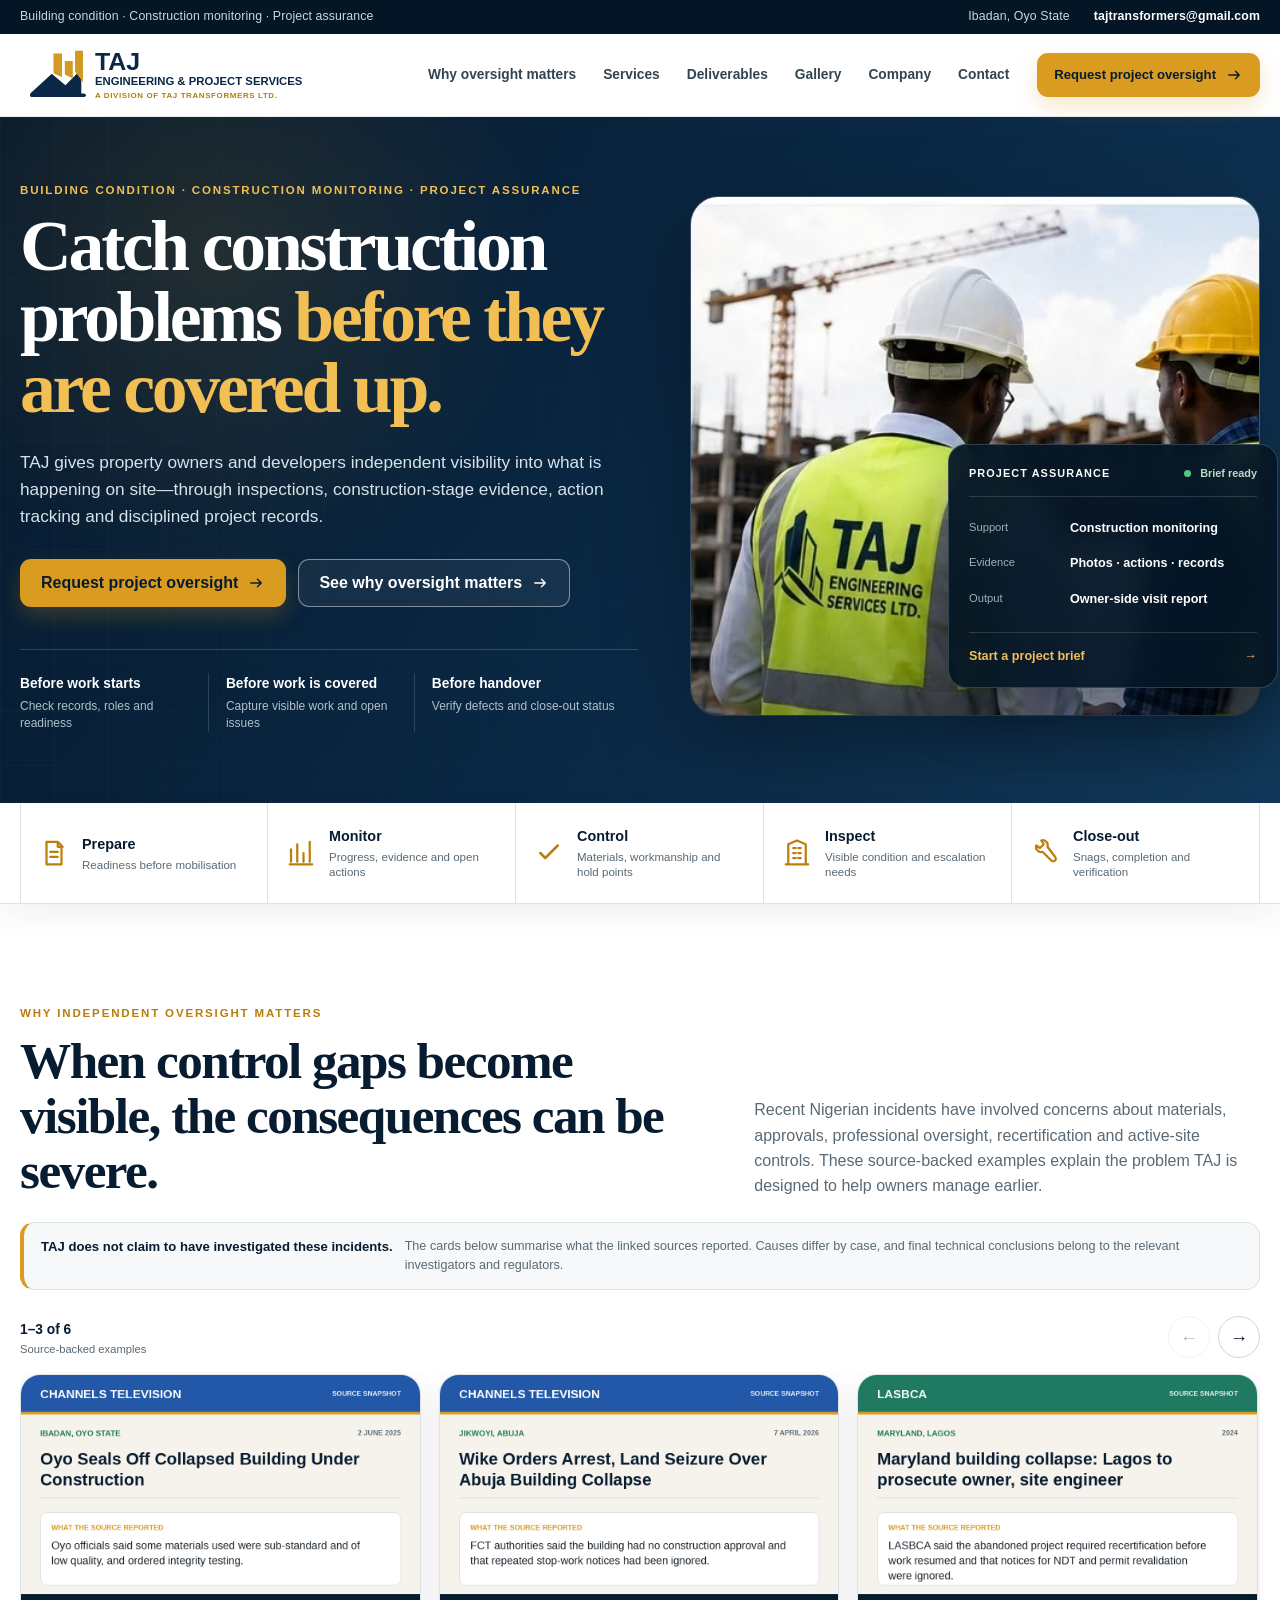
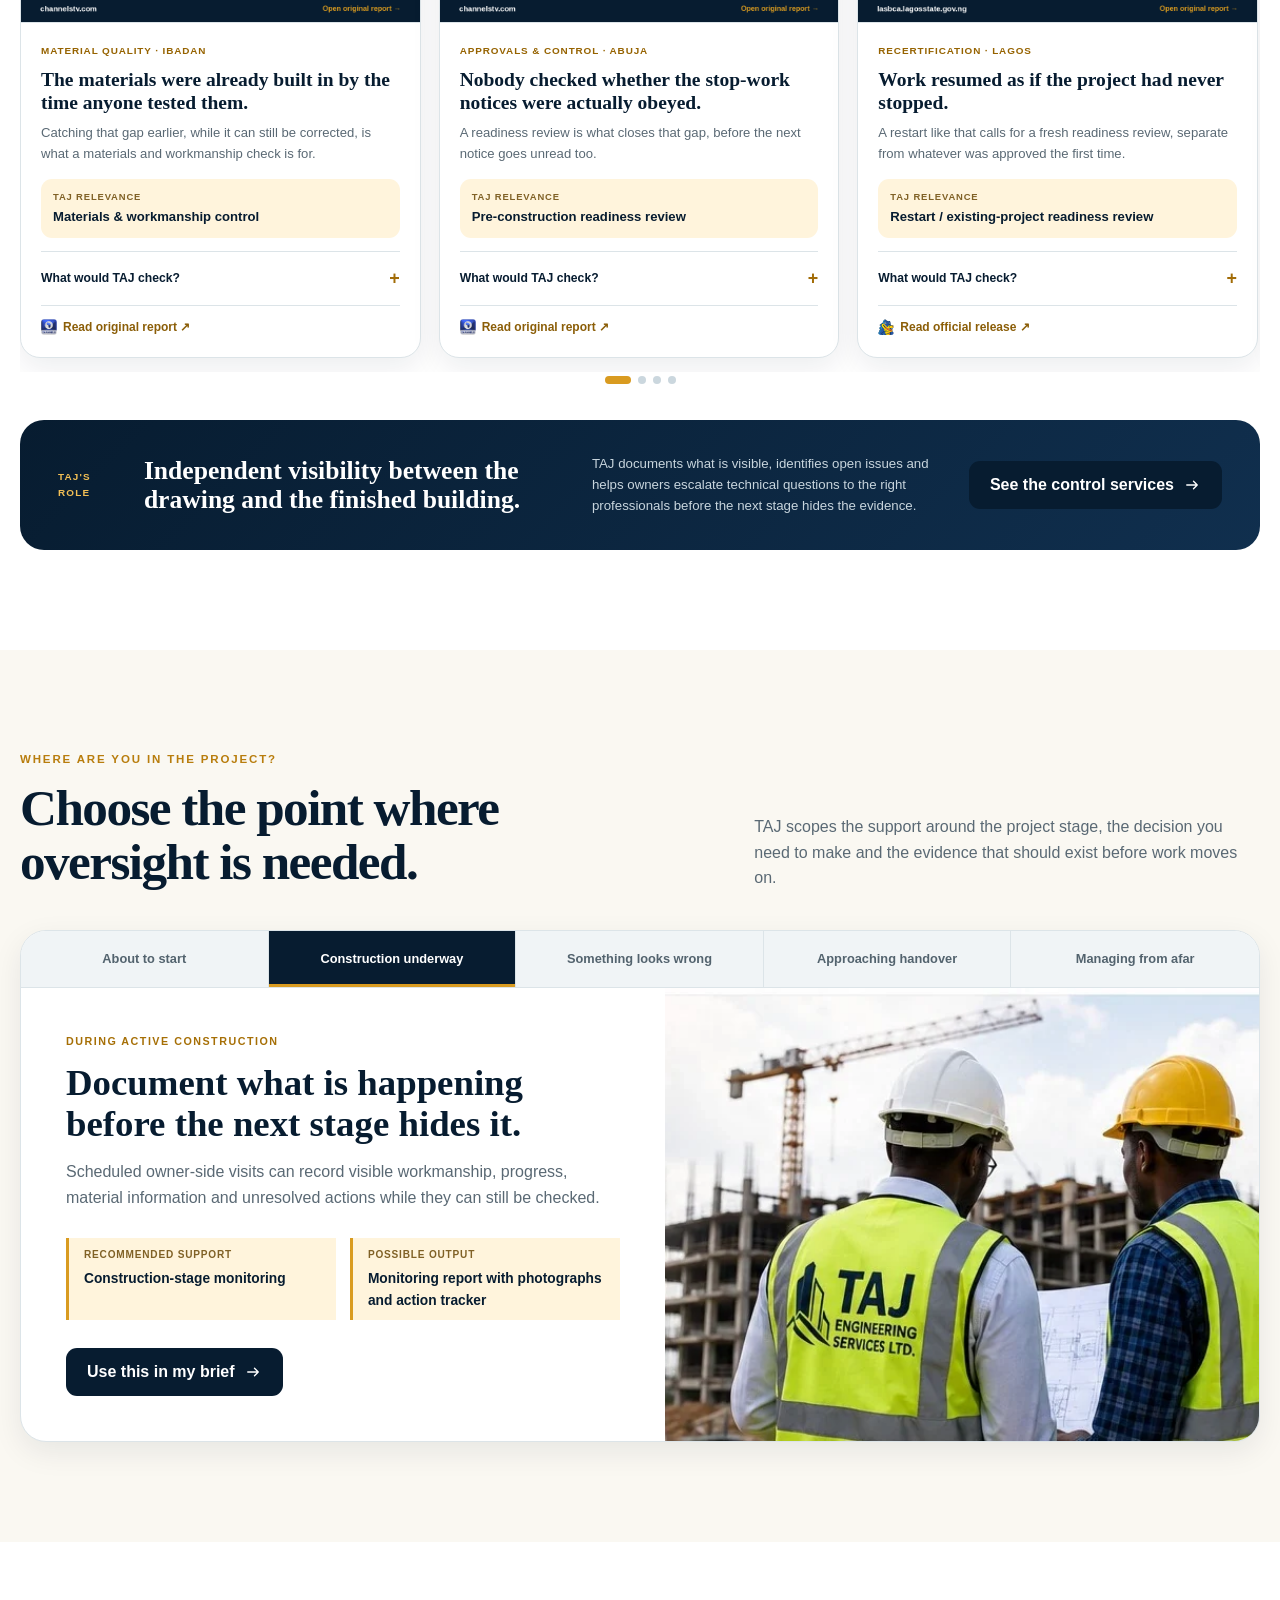
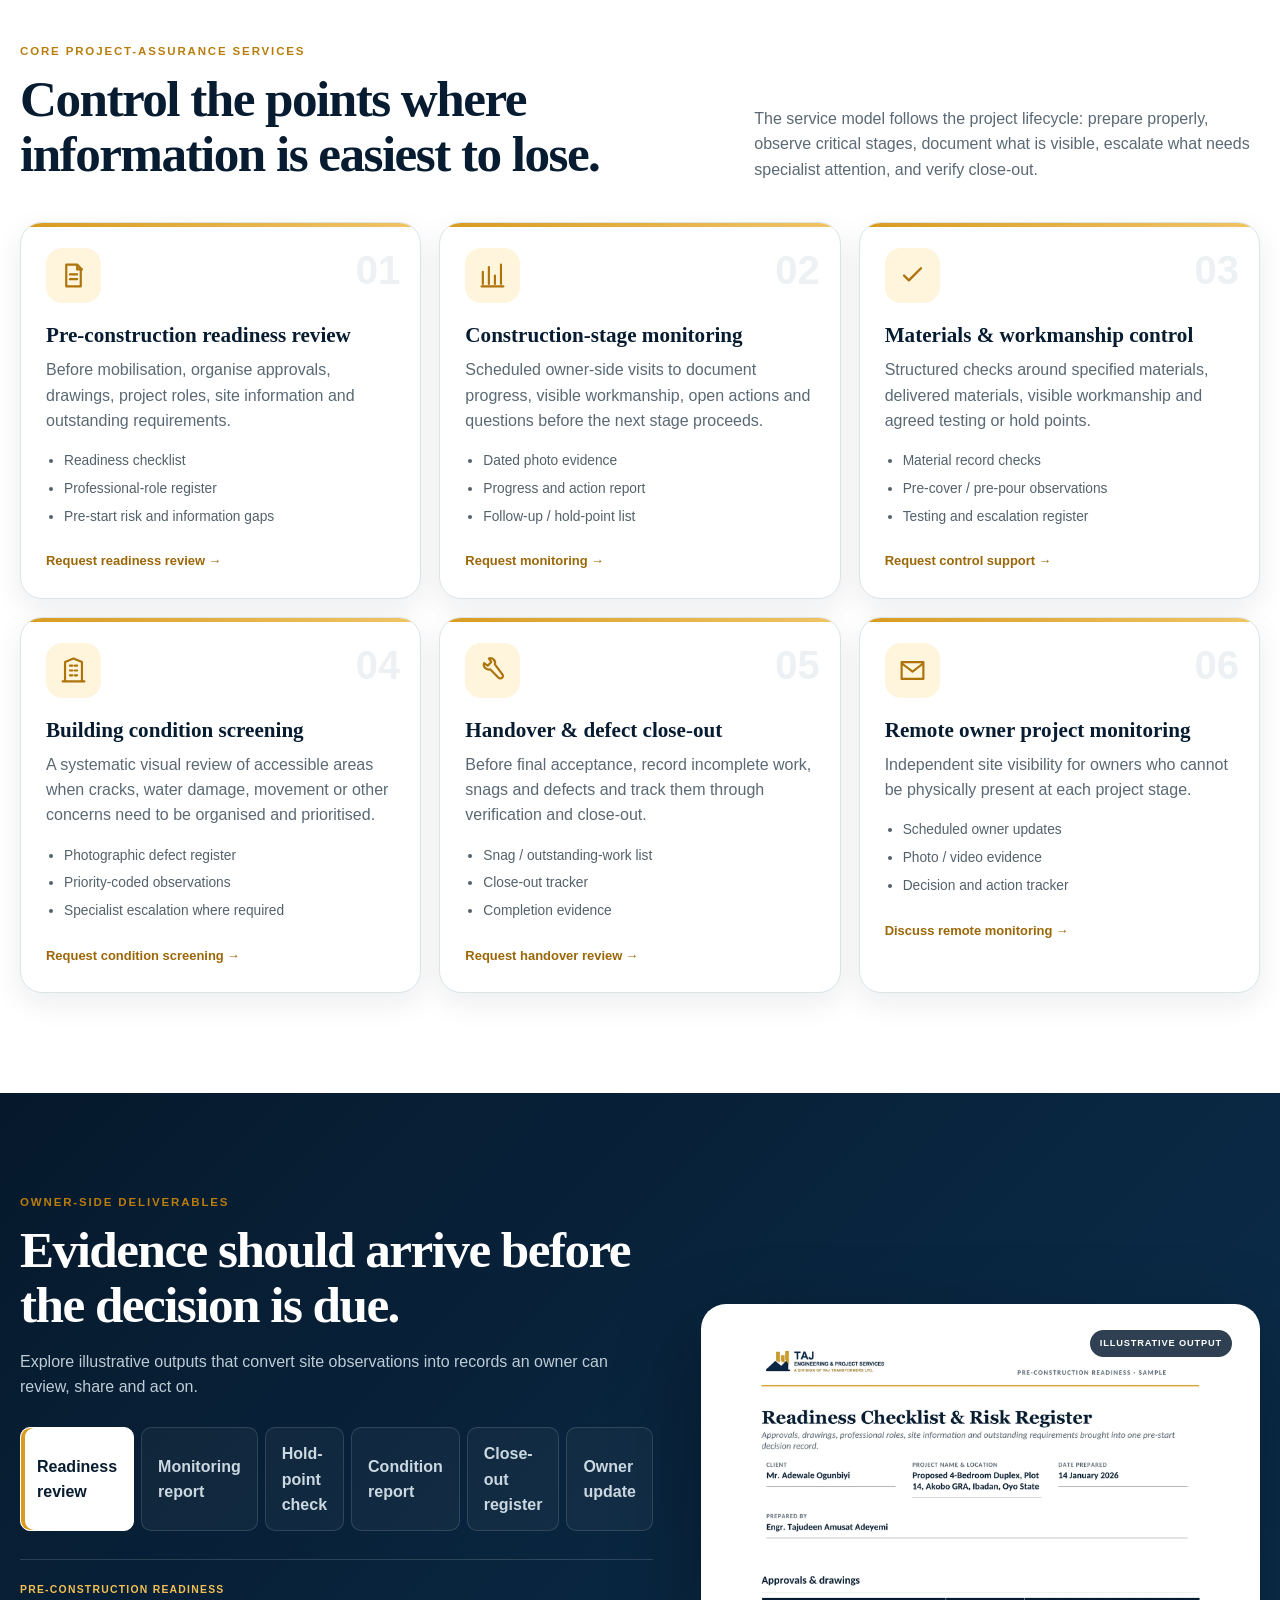
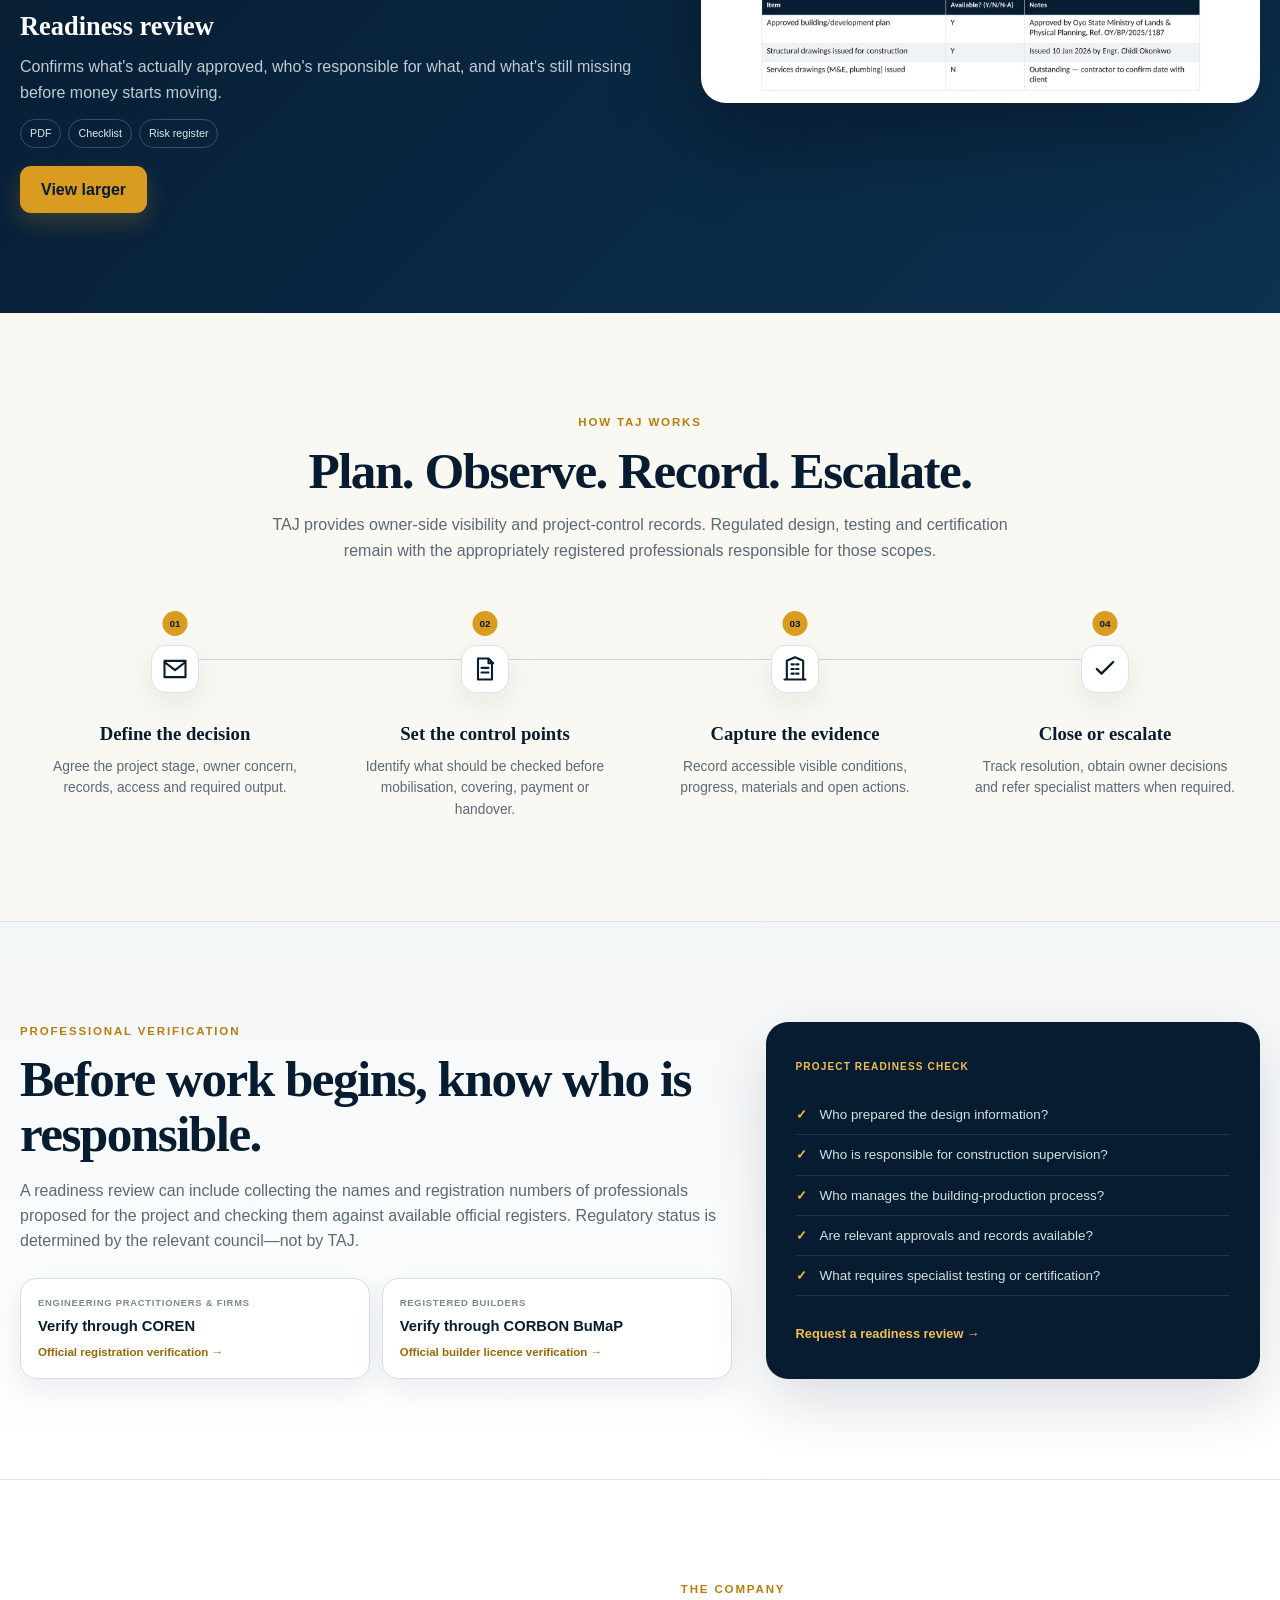
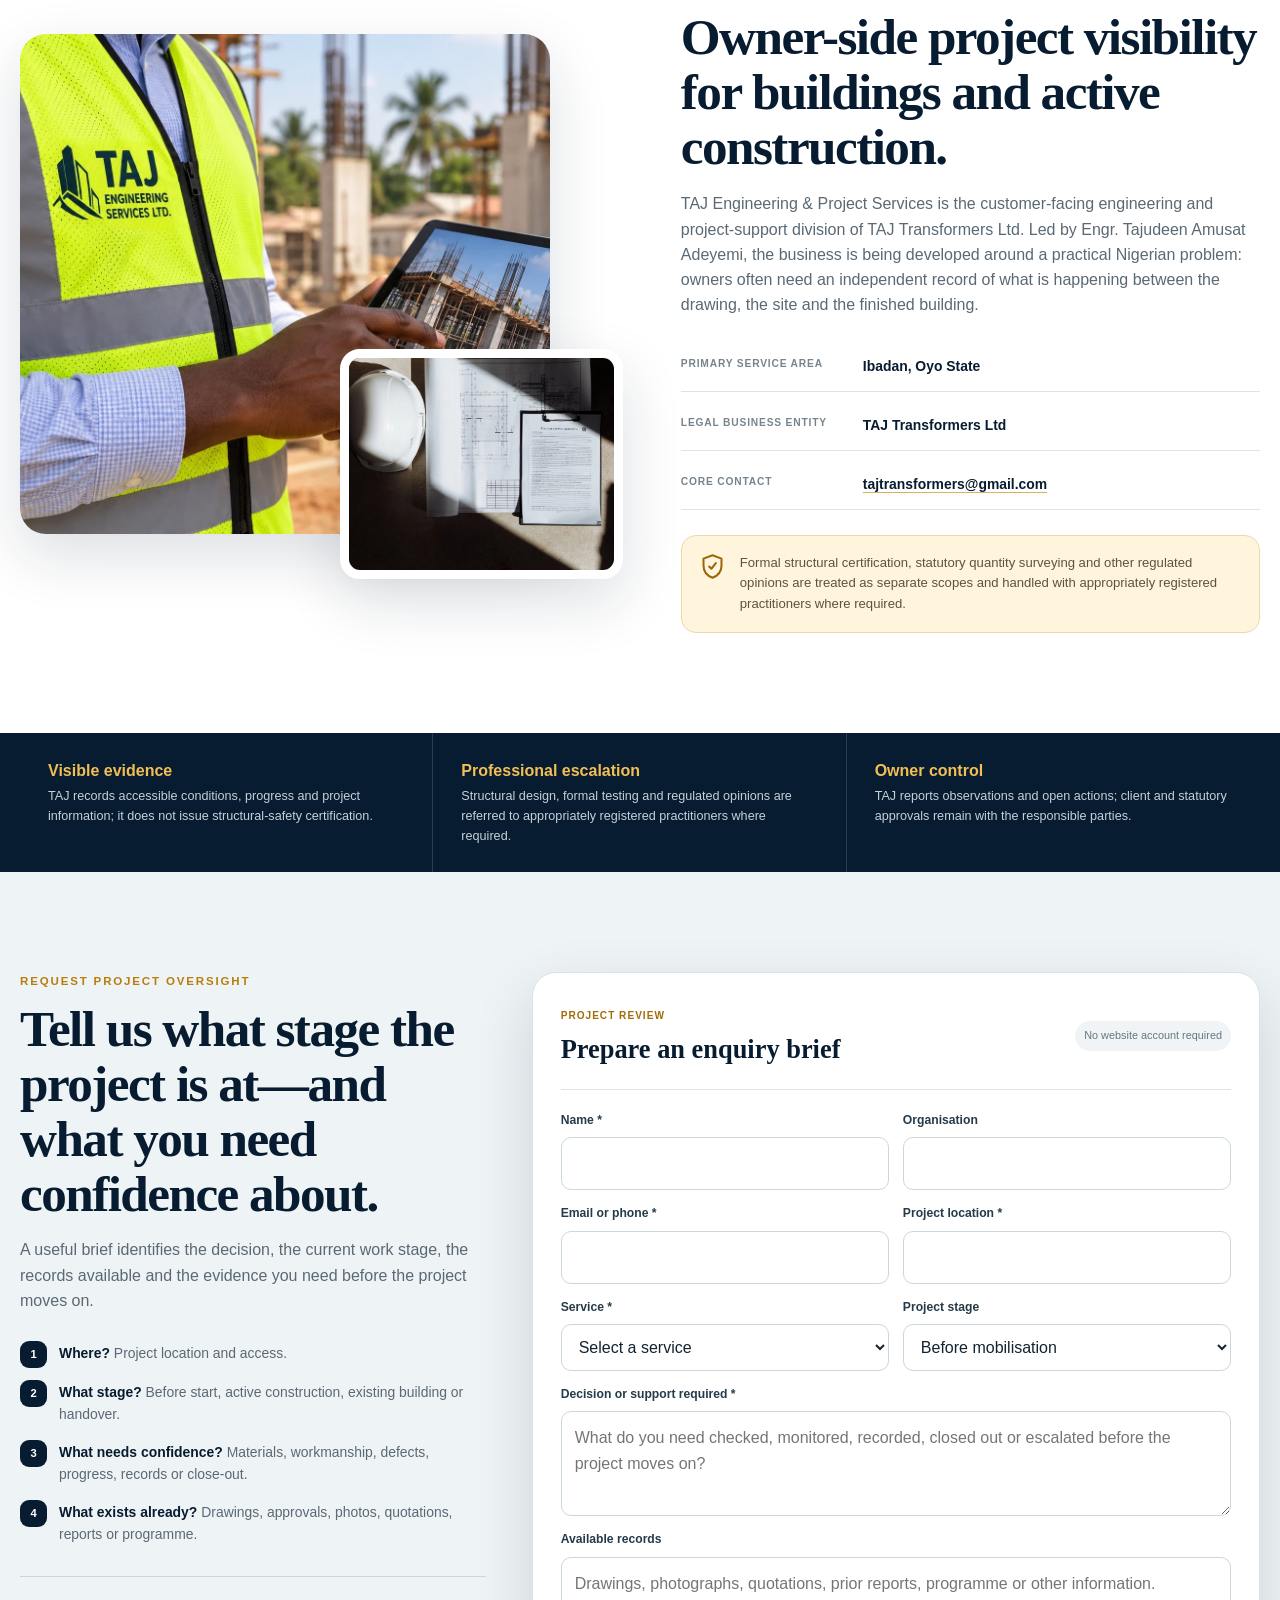
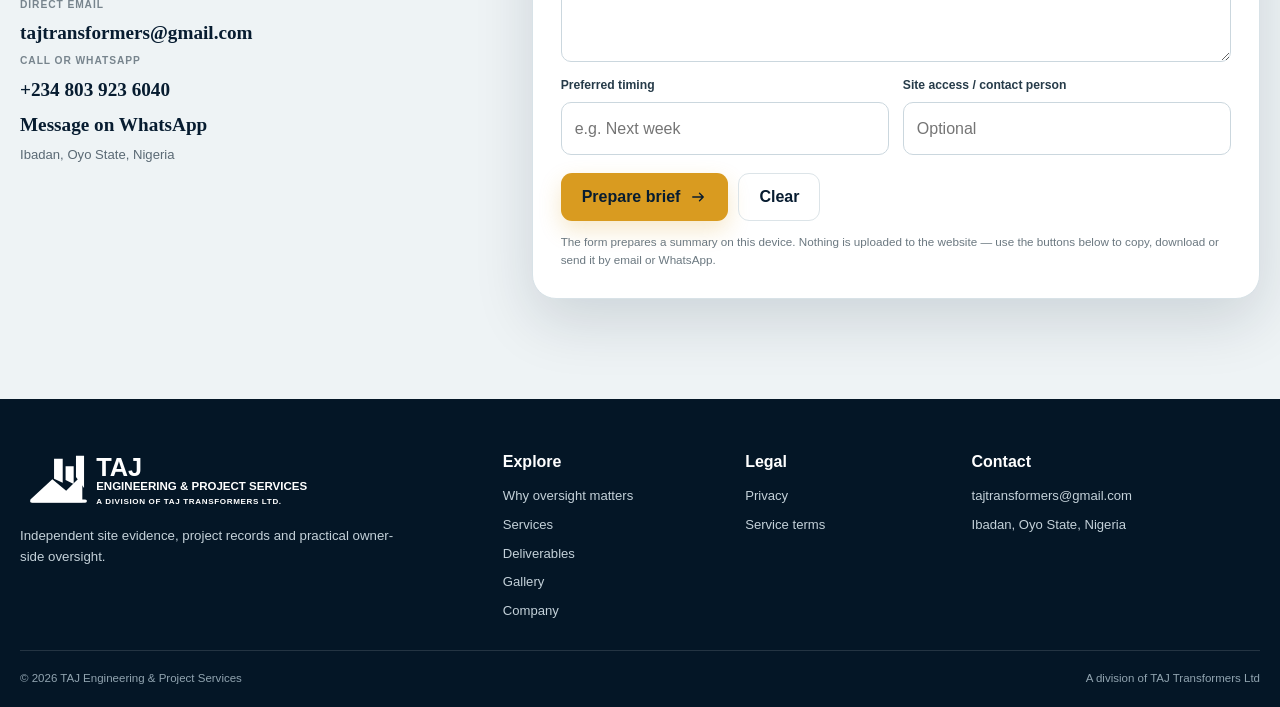
==== commit 248f1bda: "Add files via upload" ====
--- a/index.html
+++ b/index.html
@@ -174,12 +174,12 @@
 <div class="output-summary">
 <small id="outputKicker">PRE-CONSTRUCTION READINESS</small>
 <h3 id="outputTitle">Readiness review</h3>
-<p id="outputText">Approvals, drawings, professional roles, site information and unresolved requirements brought into one pre-start decision record.</p>
+<p id="outputText">Confirms what's actually approved, who's responsible for what, and what's still missing before money starts moving.</p>
 <div class="format-row" id="outputFormats"><span>PDF</span><span>Checklist</span><span>Risk register</span></div>
 <button class="btn btn-gold" id="enlargeOutput" type="button">View larger</button>
 </div>
 </div>
-<div class="output-visual reveal"><img alt="Illustrative pre-construction readiness review" id="outputImage" loading="lazy" src="assets/visuals/readiness-review.svg"/></div>
+<div class="output-visual reveal"><img alt="Sample TAJ readiness checklist and risk register document" id="outputImage" loading="lazy" src="assets/visuals/readiness-review.webp"/></div>
 </div>
 </section>
 <section class="section section-ivory" id="process">
@@ -269,7 +269,7 @@
 <div aria-labelledby="modalTitle" aria-modal="true" class="output-dialog" role="dialog">
 <button aria-label="Close preview" class="modal-close" type="button">×</button>
 <div><small id="modalKicker">PRE-CONSTRUCTION READINESS</small><h2 id="modalTitle">Readiness review</h2></div>
-<img alt="Illustrative pre-construction readiness review" id="modalImage" loading="lazy" src="assets/visuals/readiness-review.svg"/>
+<img alt="Sample TAJ readiness checklist and risk register document" id="modalImage" loading="lazy" src="assets/visuals/readiness-review.webp"/>
 <p>Illustrative output only. Actual content, professional responsibility and format depend on the agreed scope.</p>
 </div>
 </div>
--- a/assets/styles.css
+++ b/assets/styles.css
@@ -35,3 +35,32 @@
 #whatsappBrief{background:var(--green);border-color:var(--green);color:#fff}
 .source-link{display:inline-flex;align-items:center;gap:6px}
 .source-icon{border-radius:3px;flex:0 0 auto}
+.gallery-toolbar{display:flex;justify-content:space-between;align-items:center;gap:16px;flex-wrap:wrap;margin-bottom:28px}
+.gallery-filters{display:flex;flex-wrap:wrap;gap:8px}
+.gallery-filters button{border:1px solid var(--line);background:#fff;color:var(--navy);border-radius:999px;padding:9px 16px;font-size:.78rem;font-weight:700;cursor:pointer;transition:.2s}
+.gallery-filters button:hover{border-color:var(--gold)}
+.gallery-filters button.active{background:var(--navy);border-color:var(--navy);color:#fff}
+.gallery-count{color:var(--muted);font-size:.82rem;font-weight:700}
+.gallery-grid{display:grid;grid-template-columns:repeat(3,1fr);gap:20px}
+.gallery-card{background:#fff;border:1px solid var(--line);border-radius:18px;overflow:hidden;box-shadow:var(--shadow-soft);transition:.22s}
+.gallery-card:hover{transform:translateY(-4px);box-shadow:var(--shadow)}
+.gallery-thumb{display:block;width:100%;aspect-ratio:4/3;border:0;padding:0;cursor:pointer;background:var(--mist)}
+.gallery-thumb img{width:100%;height:100%;object-fit:cover;display:block}
+.gallery-card figcaption{padding:14px 16px}
+.gallery-card figcaption strong{display:block;color:var(--navy);font-size:.92rem;margin-bottom:3px}
+.gallery-card figcaption span{color:var(--muted);font-size:.76rem}
+.gallery-empty{display:flex;flex-direction:column;align-items:center;gap:14px;text-align:center;padding:80px 20px;border:1px dashed var(--line);border-radius:22px;color:var(--muted)}
+.gallery-empty svg{color:var(--gold);fill:none}
+.gallery-empty p{max-width:420px;font-size:.95rem}
+.gallery-dialog{padding-top:24px}
+.gallery-dialog img{max-height:70vh;width:100%;object-fit:contain;background:var(--mist)}
+.gallery-dialog-meta{padding-top:16px}
+.gallery-dialog-meta h2{font-family:Georgia,serif;color:var(--navy);font-size:1.4rem;margin:0 0 4px}
+.gallery-dialog-meta small{color:#a36d08;font-weight:700;letter-spacing:.04em}
+.gallery-dialog-meta p{color:var(--muted);font-size:.85rem;margin-top:8px}
+.lightbox-nav{position:absolute;top:50%;transform:translateY(-50%);width:44px;height:44px;border:1px solid #cbd7de;border-radius:50%;background:#fff;color:var(--navy);font-size:1.5rem;line-height:1;cursor:pointer;z-index:2;transition:.2s}
+.lightbox-nav:hover{background:var(--navy);color:#fff;border-color:var(--navy)}
+.lightbox-prev{left:14px}
+.lightbox-next{right:14px}
+@media(max-width:1040px){.gallery-grid{grid-template-columns:repeat(2,1fr)}}
+@media(max-width:620px){.gallery-grid{grid-template-columns:1fr}.lightbox-nav{width:38px;height:38px;font-size:1.25rem}.lightbox-prev{left:6px}.lightbox-next{right:6px}}
